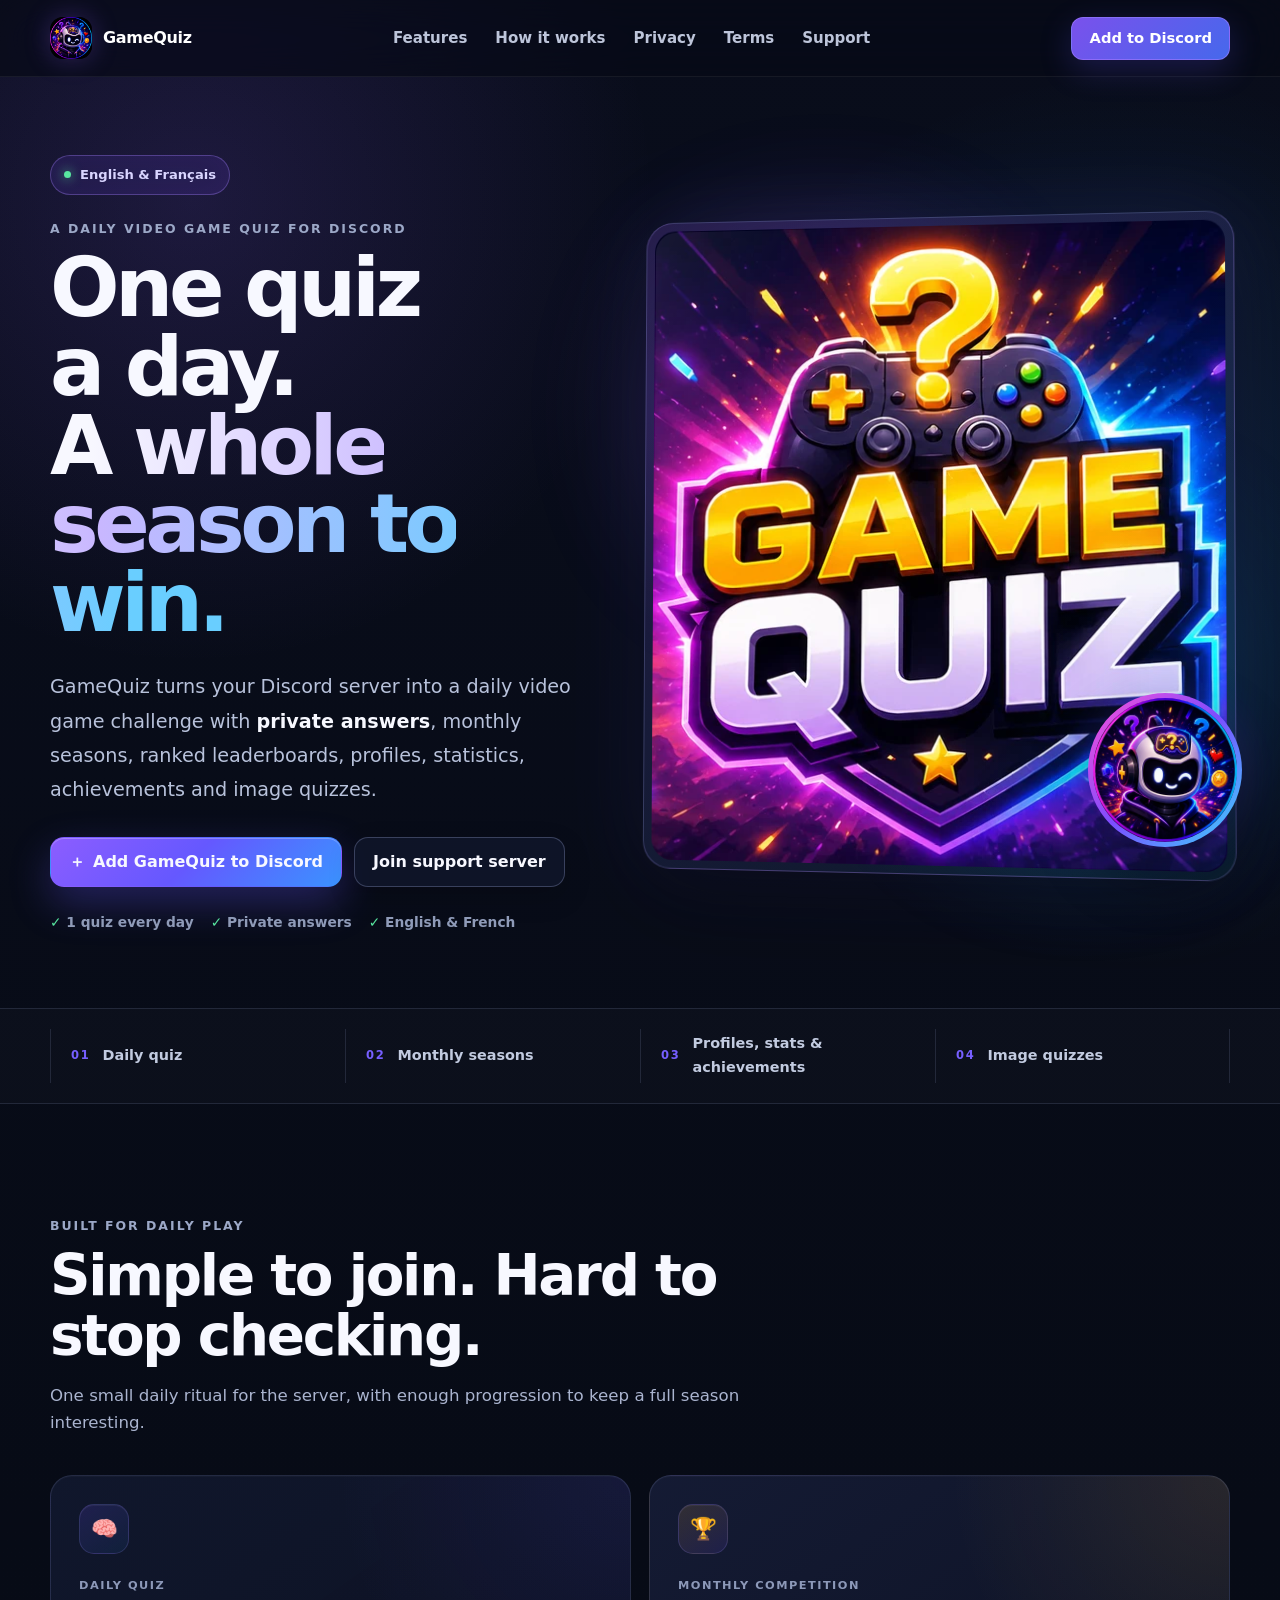
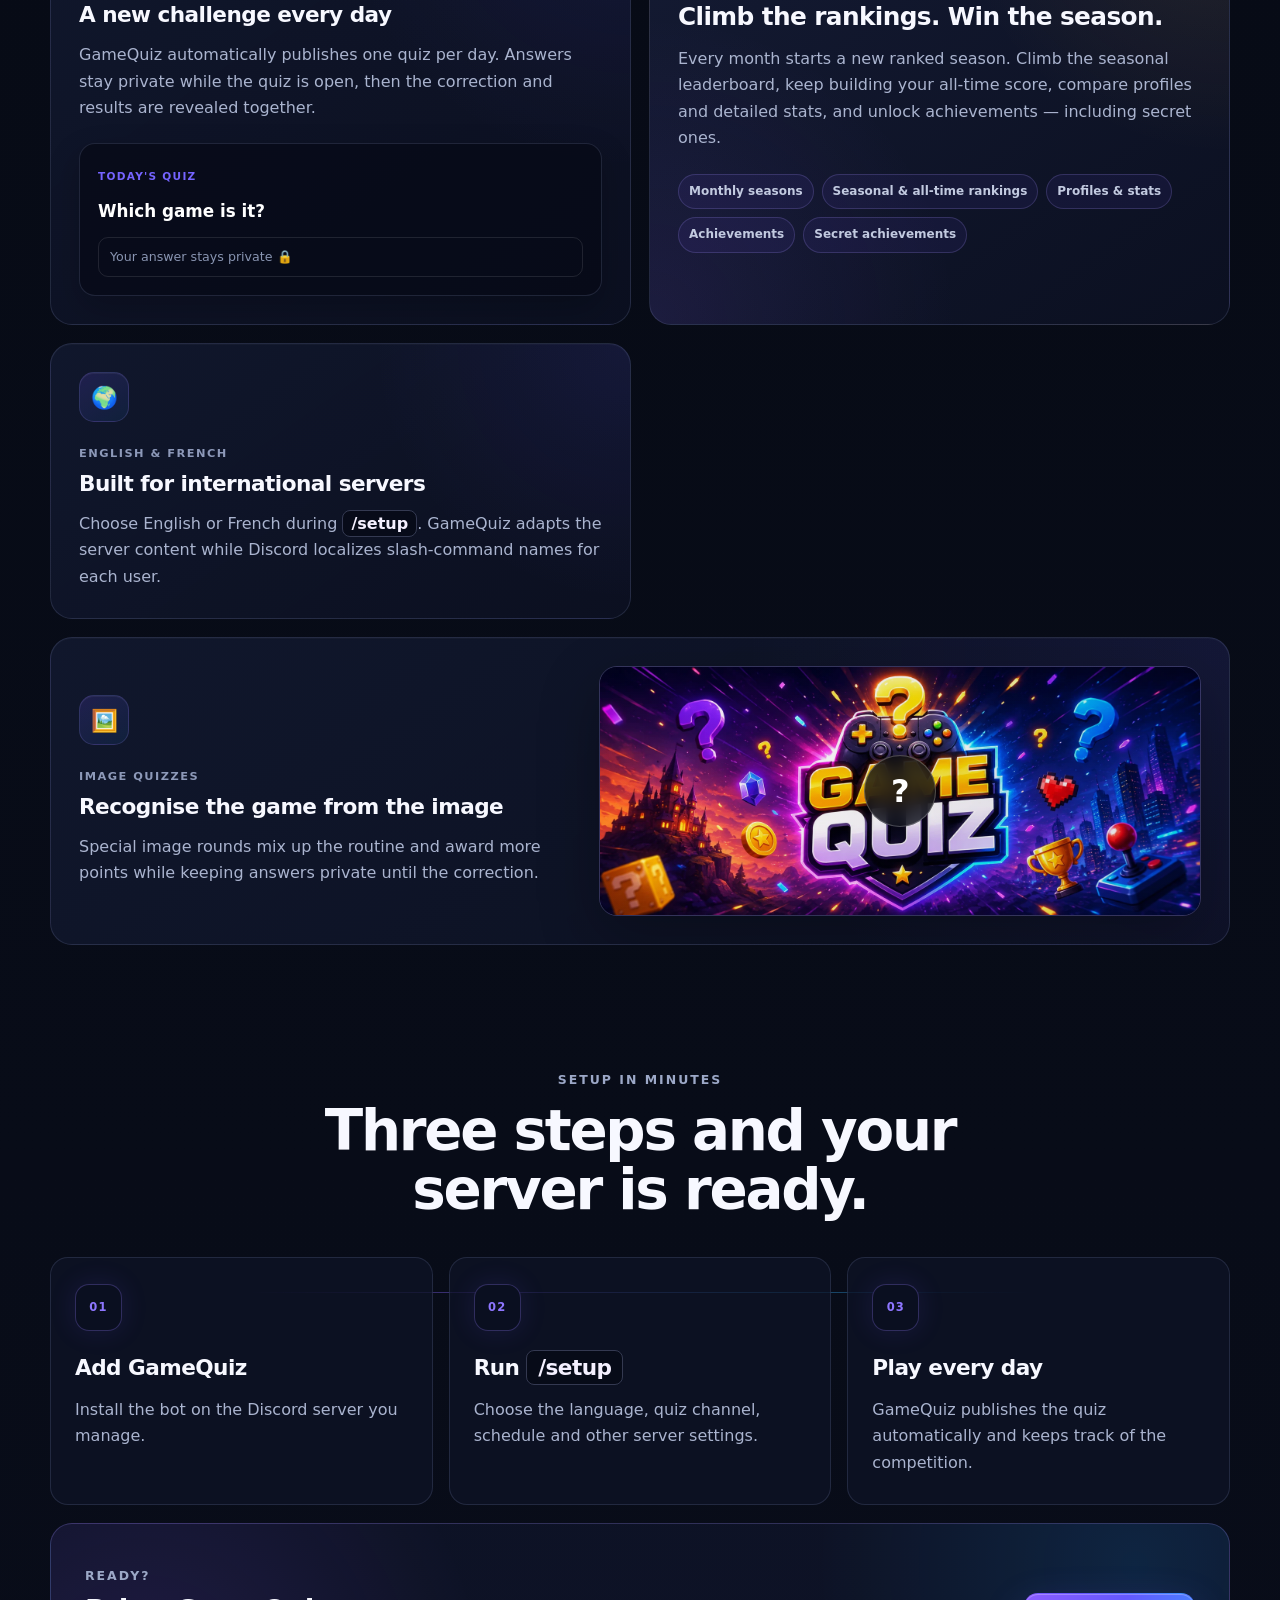
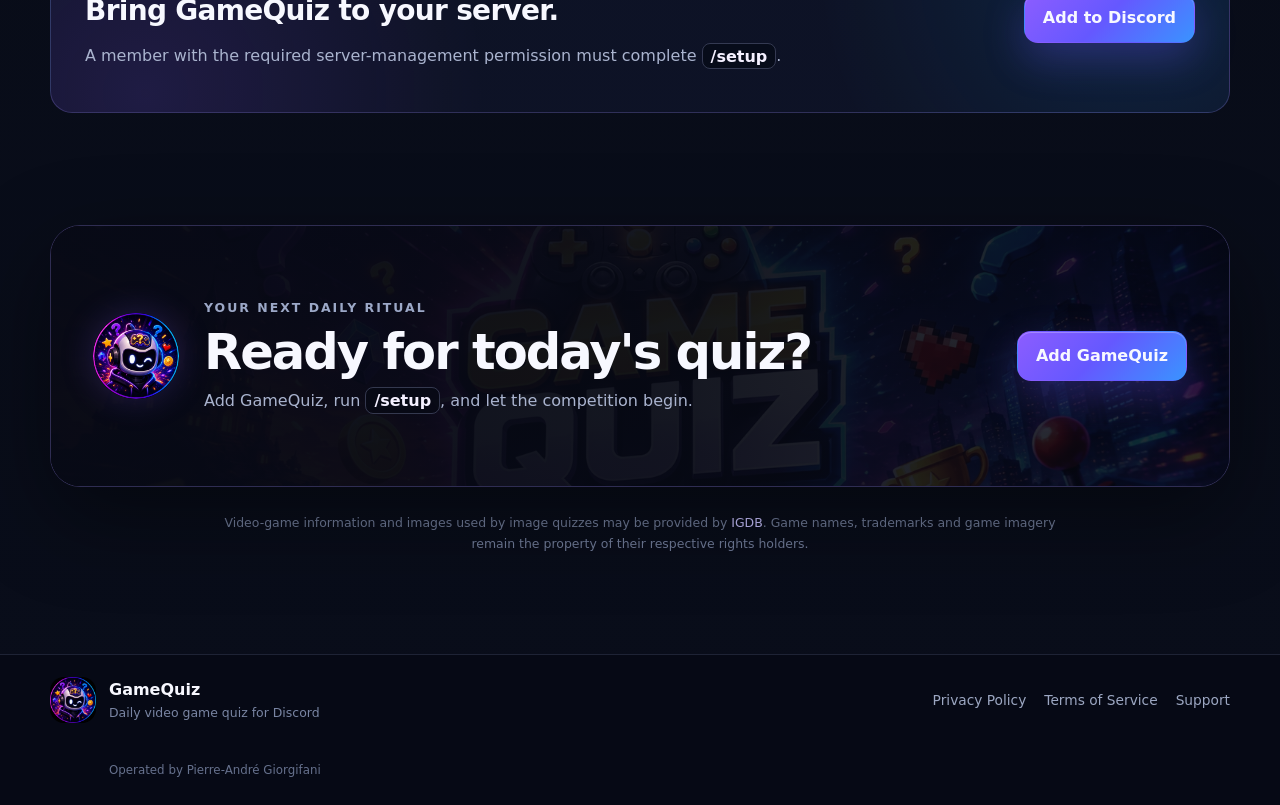
==== index.html @ 3e4e93f2 "Add files via upload" ====
<!doctype html>
<html lang="en">
<head>
  <meta charset="utf-8">
  <meta name="viewport" content="width=device-width, initial-scale=1">
  <meta name="theme-color" content="#0b1020">
  <title>GameQuiz — Daily Video Game Quiz for Discord</title>
  <meta name="description" content="GameQuiz is the daily video game quiz for Discord: private answers, monthly seasons, rankings, profiles, statistics, achievements and image quizzes. English & French.">

  <meta property="og:type" content="website">
  <meta property="og:title" content="GameQuiz — Daily Video Game Quiz for Discord">
  <meta property="og:description" content="One quiz a day. Private answers. Monthly seasons, rankings, profiles, achievements and image quizzes — in English & French.">
  <meta property="og:url" content="https://pierreandregiorgifani-create.github.io/gamequiz-site/">
  <meta property="og:image" content="https://pierreandregiorgifani-create.github.io/gamequiz-site/assets/gamequiz-banner.webp">
  <meta name="twitter:card" content="summary_large_image">
  <meta name="twitter:title" content="GameQuiz — Daily Video Game Quiz for Discord">
  <meta name="twitter:description" content="One quiz a day. Private answers. Monthly competition. English & French.">
  <meta name="twitter:image" content="https://pierreandregiorgifani-create.github.io/gamequiz-site/assets/gamequiz-banner.webp">

  <link rel="icon" href="assets/gamequiz-avatar.webp" type="image/webp">
  <link rel="preload" href="assets/gamequiz-banner.webp" as="image" type="image/webp">
  <link rel="stylesheet" href="style.css">
</head>
<body class="home-page">
  <a class="skip-link" href="#main-content">Skip to content</a>

  <header class="site-header">
    <div class="shell nav-shell">
      <a class="brand" href="index.html" aria-label="GameQuiz home">
        <img src="assets/gamequiz-avatar.webp" alt="" width="44" height="44">
        <span>GameQuiz</span>
      </a>

      <nav class="site-nav" aria-label="Primary navigation">
        <a href="#features">Features</a>
        <a href="#how-it-works">How it works</a>
        <a href="privacy.html">Privacy</a>
        <a href="terms.html">Terms</a>
        <a href="support.html">Support</a>
      </nav>

      <a class="nav-cta" href="https://discord.com/oauth2/authorize?client_id=1542211007458451649">Add to Discord</a>
    </div>
  </header>

  <main id="main-content" class="site-main">
    <section class="hero shell" aria-labelledby="hero-title">
      <div class="hero-copy">
        <span class="language-pill static-pill">
          <span class="status-dot" aria-hidden="true"></span>
          English & Français
        </span>

        <p class="eyebrow">A DAILY VIDEO GAME QUIZ FOR DISCORD</p>
        <h1 id="hero-title">One quiz a day.<br><span>A whole season to win.</span></h1>
        <p class="hero-lead">GameQuiz turns your Discord server into a daily video game challenge with <strong>private answers</strong>, monthly seasons, ranked leaderboards, profiles, statistics, achievements and image quizzes.</p>

        <div class="hero-actions">
          <a class="btn primary" href="https://discord.com/oauth2/authorize?client_id=1542211007458451649">
            <span aria-hidden="true">＋</span> Add GameQuiz to Discord
          </a>
          <a class="btn secondary" href="https://discord.gg/eeuk8C4dnR">Join support server</a>
        </div>

        <div class="hero-points" aria-label="GameQuiz highlights">
          <span>✓ 1 quiz every day</span>
          <span>✓ Private answers</span>
          <span>✓ English & French</span>
        </div>
      </div>

      <div class="hero-visual" aria-label="GameQuiz artwork">
        <div class="visual-glow glow-one" aria-hidden="true"></div>
        <div class="visual-glow glow-two" aria-hidden="true"></div>
        <div class="banner-card">
          <img class="hero-banner" src="assets/gamequiz-banner.webp" alt="GameQuiz artwork with a controller, question marks, trophy and gaming symbols" width="1600" height="640" fetchpriority="high">
          <div class="banner-shine" aria-hidden="true"></div>
        </div>
        <div class="avatar-float">
          <img src="assets/gamequiz-avatar.webp" alt="GameQuiz bot mascot" width="600" height="600">
        </div>
      </div>
    </section>

    <section class="proof-strip" aria-label="GameQuiz overview">
      <div class="shell proof-grid">
        <div><strong>01</strong><span>Daily quiz</span></div>
        <div><strong>02</strong><span>Monthly seasons</span></div>
        <div><strong>03</strong><span>Profiles, stats & achievements</span></div>
        <div><strong>04</strong><span>Image quizzes</span></div>
      </div>
    </section>

    <section id="features" class="section shell">
      <div class="section-heading">
        <p class="eyebrow">BUILT FOR DAILY PLAY</p>
        <h2>Simple to join. Hard to stop checking.</h2>
        <p>One small daily ritual for the server, with enough progression to keep a full season interesting.</p>
      </div>

      <div class="feature-grid">
        <article class="feature-card daily-card">
          <div class="feature-icon" aria-hidden="true">🧠</div>
          <p class="feature-kicker">DAILY QUIZ</p>
          <h3>A new challenge every day</h3>
          <p>GameQuiz automatically publishes one quiz per day. Answers stay private while the quiz is open, then the correction and results are revealed together.</p>
          <div class="mini-ui compact-mini-ui">
            <span class="mini-label">TODAY'S QUIZ</span>
            <div class="mini-question">Which game is it?</div>
            <div class="mini-answer">Your answer stays private 🔒</div>
          </div>
        </article>

        <article class="feature-card competition-card">
          <div class="feature-icon" aria-hidden="true">🏆</div>
          <p class="feature-kicker">MONTHLY COMPETITION</p>
          <h3>Climb the rankings. Win the season.</h3>
          <p>Every month starts a new ranked season. Climb the seasonal leaderboard, keep building your all-time score, compare profiles and detailed stats, and unlock achievements — including secret ones.</p>
          <div class="feature-tags" aria-label="Competition features">
            <span>Monthly seasons</span>
            <span>Seasonal & all-time rankings</span>
            <span>Profiles & stats</span>
            <span>Achievements</span>
            <span>Secret achievements</span>
          </div>
        </article>

        <article class="feature-card language-card">
          <div class="feature-icon" aria-hidden="true">🌍</div>
          <p class="feature-kicker">ENGLISH & FRENCH</p>
          <h3>Built for international servers</h3>
          <p>Choose English or French during <code>/setup</code>. GameQuiz adapts the server content while Discord localizes slash-command names for each user.</p>
        </article>

        <article class="feature-card image-card">
          <div class="feature-copy">
            <div class="feature-icon" aria-hidden="true">🖼️</div>
            <p class="feature-kicker">IMAGE QUIZZES</p>
            <h3>Recognise the game from the image</h3>
            <p>Special image rounds mix up the routine and award more points while keeping answers private until the correction.</p>
          </div>
          <div class="image-quiz-preview" aria-hidden="true">
            <img src="assets/gamequiz-banner.webp" alt="" width="1600" height="640" loading="lazy">
            <span>?</span>
          </div>
        </article>
      </div>
    </section>

    <section id="how-it-works" class="section shell steps-section">
      <div class="section-heading centered">
        <p class="eyebrow">SETUP IN MINUTES</p>
        <h2>Three steps and your server is ready.</h2>
      </div>

      <div class="steps-grid">
        <article class="step-card">
          <span class="step-number">01</span>
          <h3>Add GameQuiz</h3>
          <p>Install the bot on the Discord server you manage.</p>
        </article>
        <article class="step-card">
          <span class="step-number">02</span>
          <h3>Run <code>/setup</code></h3>
          <p>Choose the language, quiz channel, schedule and other server settings.</p>
        </article>
        <article class="step-card">
          <span class="step-number">03</span>
          <h3>Play every day</h3>
          <p>GameQuiz publishes the quiz automatically and keeps track of the competition.</p>
        </article>
      </div>

      <div class="setup-cta">
        <div>
          <p class="eyebrow">READY?</p>
          <h3>Bring GameQuiz to your server.</h3>
          <p>A member with the required server-management permission must complete <code>/setup</code>.</p>
        </div>
        <a class="btn primary" href="https://discord.com/oauth2/authorize?client_id=1542211007458451649">Add to Discord</a>
      </div>
    </section>

    <section class="section shell final-cta">
      <div class="final-cta-art" aria-hidden="true">
        <img src="assets/gamequiz-banner.webp" alt="" width="1600" height="640" loading="lazy">
      </div>
      <div class="final-cta-content">
        <img src="assets/gamequiz-avatar.webp" alt="" width="88" height="88" loading="lazy">
        <div>
          <p class="eyebrow">YOUR NEXT DAILY RITUAL</p>
          <h2>Ready for today's quiz?</h2>
          <p>Add GameQuiz, run <code>/setup</code>, and let the competition begin.</p>
        </div>
        <a class="btn primary" href="https://discord.com/oauth2/authorize?client_id=1542211007458451649">Add GameQuiz</a>
      </div>
    </section>

    <section class="shell attribution" aria-label="Third-party attribution">
      <p>Video-game information and images used by image quizzes may be provided by <a href="https://www.igdb.com/">IGDB</a>. Game names, trademarks and game imagery remain the property of their respective rights holders.</p>
    </section>
  </main>

  <footer class="site-footer">
    <div class="shell footer-grid">
      <div class="footer-brand">
        <img src="assets/gamequiz-avatar.webp" alt="" width="48" height="48" loading="lazy">
        <div><strong>GameQuiz</strong><span>Daily video game quiz for Discord</span></div>
      </div>
      <div class="footer-links">
        <a href="privacy.html">Privacy Policy</a>
        <a href="terms.html">Terms of Service</a>
        <a href="support.html">Support</a>
      </div>
      <p class="footer-operator">Operated by Pierre-André Giorgifani</p>
    </div>
  </footer>
</body>
</html>
---- style.css ----
:root {
  --bg: #070b16;
  --bg-soft: #0b1020;
  --surface: rgba(18, 24, 46, 0.72);
  --surface-solid: #11172b;
  --surface-hover: #171f38;
  --text: #f7f8ff;
  --muted: #aab4cf;
  --muted-2: #7f8aa6;
  --line: rgba(156, 169, 217, 0.16);
  --line-strong: rgba(169, 178, 229, 0.28);
  --purple: #8b5cf6;
  --purple-2: #a855f7;
  --blue: #22a6ff;
  --cyan: #38d8ff;
  --pink: #ff4fd8;
  --gold: #ffbd3d;
  --success: #58e7a0;
  --shadow: 0 28px 90px rgba(0, 0, 0, 0.42);
  --radius-xl: 30px;
  --radius-lg: 22px;
  --radius-md: 16px;
  --shell: 1180px;
}

* { box-sizing: border-box; }
html { scroll-behavior: smooth; }
body {
  margin: 0;
  min-height: 100vh;
  font-family: Inter, ui-sans-serif, system-ui, -apple-system, BlinkMacSystemFont, "Segoe UI", Roboto, Helvetica, Arial, sans-serif;
  color: var(--text);
  line-height: 1.65;
  background:
    radial-gradient(circle at 15% 5%, rgba(138, 92, 246, 0.16), transparent 29rem),
    radial-gradient(circle at 88% 13%, rgba(34, 166, 255, 0.14), transparent 28rem),
    linear-gradient(180deg, #090d1b 0%, var(--bg) 38%, #090d1a 100%);
  overflow-x: hidden;
}

body::before {
  content: "";
  position: fixed;
  inset: 0;
  pointer-events: none;
  z-index: -1;
  opacity: .14;
  background-image:
    linear-gradient(rgba(255,255,255,.025) 1px, transparent 1px),
    linear-gradient(90deg, rgba(255,255,255,.025) 1px, transparent 1px);
  background-size: 48px 48px;
  mask-image: linear-gradient(to bottom, black, transparent 72%);
}

img { max-width: 100%; display: block; }
a { color: #c9c2ff; text-decoration: none; }
a:hover { color: white; }
strong { color: var(--text); }
p, li { color: var(--muted); }
code {
  padding: .18em .5em;
  border: 1px solid var(--line-strong);
  border-radius: 8px;
  background: rgba(5, 8, 19, .64);
  color: #f4f0ff;
  font: inherit;
  font-weight: 750;
  white-space: nowrap;
}

.shell {
  width: min(var(--shell), calc(100% - 40px));
  margin-inline: auto;
}

.skip-link {
  position: fixed;
  top: 12px;
  left: 12px;
  z-index: 999;
  padding: 10px 14px;
  border-radius: 10px;
  background: white;
  color: #0a0f1e;
  transform: translateY(-180%);
}
.skip-link:focus { transform: translateY(0); }

/* Header */
.site-header {
  position: sticky;
  top: 0;
  z-index: 50;
  border-bottom: 1px solid rgba(255,255,255,.06);
  background: rgba(7, 11, 22, .72);
  backdrop-filter: blur(22px) saturate(140%);
}
.nav-shell {
  min-height: 76px;
  display: grid;
  grid-template-columns: auto 1fr auto;
  align-items: center;
  gap: 30px;
}
.brand {
  display: inline-flex;
  align-items: center;
  gap: 11px;
  color: white;
  font-weight: 850;
  letter-spacing: -.02em;
}
.brand img {
  width: 42px;
  height: 42px;
  border-radius: 13px;
  box-shadow: 0 0 26px rgba(139, 92, 246, .28);
}
.site-nav {
  display: flex;
  align-items: center;
  justify-content: center;
  gap: 28px;
  margin: 0;
}
.site-nav a {
  color: #bdc5da;
  font-size: .94rem;
  font-weight: 650;
  transition: color .2s ease;
}
.site-nav a:hover { color: white; }
.nav-cta {
  display: inline-flex;
  align-items: center;
  justify-content: center;
  min-height: 43px;
  padding: 0 17px;
  border-radius: 12px;
  color: white;
  font-size: .92rem;
  font-weight: 800;
  border: 1px solid rgba(164, 128, 255, .55);
  background: linear-gradient(135deg, rgba(132, 88, 255, .92), rgba(76, 113, 255, .92));
  box-shadow: 0 10px 32px rgba(101, 80, 255, .22);
}
.nav-cta:hover { color: white; transform: translateY(-1px); }

/* Hero */
.site-main { padding-bottom: 34px; }
.hero {
  min-height: 690px;
  display: grid;
  grid-template-columns: minmax(0, .95fr) minmax(440px, 1.05fr);
  align-items: center;
  gap: 52px;
  padding-top: 78px;
  padding-bottom: 74px;
}
.hero-copy { position: relative; z-index: 2; }
.language-pill,
.tag {
  width: fit-content;
  display: inline-flex;
  align-items: center;
  gap: 9px;
  padding: 8px 13px;
  border: 1px solid rgba(166, 128, 255, .35);
  border-radius: 999px;
  background: rgba(120, 76, 255, .11);
  color: #d9d5ff;
  font-size: .82rem;
  font-weight: 780;
  box-shadow: inset 0 0 30px rgba(139, 92, 246, .06);
}
.status-dot {
  width: 7px;
  height: 7px;
  border-radius: 999px;
  background: var(--success);
  box-shadow: 0 0 12px rgba(88, 231, 160, .9);
}
.eyebrow {
  margin: 24px 0 10px;
  color: #9ca8c7;
  font-size: .78rem;
  font-weight: 850;
  letter-spacing: .16em;
}
.hero h1 {
  max-width: 680px;
  margin: 0;
  font-size: clamp(3.35rem, 6.4vw, 6rem);
  line-height: .96;
  letter-spacing: -.055em;
  text-wrap: balance;
}
.hero h1 span {
  background: linear-gradient(90deg, #f8f8ff 4%, #c8b7ff 42%, #69ceff 90%);
  -webkit-background-clip: text;
  background-clip: text;
  color: transparent;
}
.hero-lead {
  max-width: 670px;
  margin: 28px 0 0;
  color: #b8c2db;
  font-size: clamp(1.02rem, 1.6vw, 1.2rem);
  line-height: 1.78;
}
.hero-actions {
  display: flex;
  flex-wrap: wrap;
  gap: 12px;
  margin-top: 30px;
}
.btn {
  min-height: 50px;
  padding: 0 18px;
  display: inline-flex;
  align-items: center;
  justify-content: center;
  gap: 8px;
  border-radius: 14px;
  border: 1px solid var(--line-strong);
  color: var(--text);
  font-weight: 800;
  background: rgba(20, 27, 50, .64);
  box-shadow: 0 10px 28px rgba(0, 0, 0, .15);
  transition: transform .2s ease, border-color .2s ease, background .2s ease, box-shadow .2s ease;
}
.btn:hover {
  color: white;
  transform: translateY(-2px);
  border-color: rgba(198, 188, 255, .5);
  background: rgba(27, 35, 64, .9);
}
.btn.primary {
  border-color: transparent;
  background: linear-gradient(135deg, #8c5dff, #6558ff 48%, #3a93ff);
  box-shadow: 0 16px 40px rgba(104, 86, 255, .3), inset 0 1px 0 rgba(255,255,255,.25);
}
.btn.primary:hover { box-shadow: 0 20px 48px rgba(104, 86, 255, .4), inset 0 1px 0 rgba(255,255,255,.25); }
.btn.secondary { background: rgba(18, 24, 45, .76); }
.hero-points {
  display: flex;
  flex-wrap: wrap;
  gap: 9px 17px;
  margin-top: 24px;
  color: #8f9bb8;
  font-size: .86rem;
  font-weight: 650;
}
.hero-points span::first-letter { color: var(--success); }

.hero-visual {
  position: relative;
  min-height: 500px;
  display: flex;
  align-items: center;
  justify-content: center;
}
.banner-card {
  position: relative;
  width: min(100%, 650px);
  border: 1px solid rgba(176, 161, 255, .26);
  border-radius: 28px;
  padding: 8px;
  background: linear-gradient(145deg, rgba(145, 91, 255, .2), rgba(38, 196, 255, .07));
  box-shadow: var(--shadow), 0 0 90px rgba(91, 92, 255, .15);
  transform: perspective(1000px) rotateY(-4deg) rotateX(1deg);
}
.hero-banner {
  aspect-ratio: 2.5 / 1;
  width: 100%;
  object-fit: cover;
  border-radius: 21px;
}
.banner-shine {
  position: absolute;
  inset: 9px;
  border-radius: 21px;
  pointer-events: none;
  background: linear-gradient(115deg, rgba(255,255,255,.09), transparent 26%, transparent 66%, rgba(51, 201, 255, .08));
}
.avatar-float {
  position: absolute;
  right: -12px;
  bottom: 26px;
  width: 154px;
  height: 154px;
  border-radius: 50%;
  padding: 5px;
  background: linear-gradient(135deg, var(--pink), #7c4dff, var(--cyan));
  box-shadow: 0 26px 60px rgba(0,0,0,.42), 0 0 45px rgba(107, 83, 255, .22);
}
.avatar-float img {
  width: 100%;
  height: 100%;
  object-fit: cover;
  border-radius: 50%;
}
.visual-glow {
  position: absolute;
  border-radius: 50%;
  filter: blur(80px);
  opacity: .45;
  pointer-events: none;
}
.glow-one { width: 280px; height: 280px; background: #8b5cf6; left: 8%; top: 8%; }
.glow-two { width: 260px; height: 260px; background: #0284c7; right: 3%; bottom: 10%; }

/* Proof strip */
.proof-strip {
  border-block: 1px solid var(--line);
  background: rgba(255,255,255,.018);
}
.proof-grid {
  min-height: 94px;
  display: grid;
  grid-template-columns: repeat(4, 1fr);
  align-items: center;
}
.proof-grid > div {
  min-height: 54px;
  display: flex;
  align-items: center;
  gap: 12px;
  padding: 0 20px;
  border-left: 1px solid var(--line);
}
.proof-grid > div:last-child { border-right: 1px solid var(--line); }
.proof-grid strong {
  font-size: .72rem;
  letter-spacing: .15em;
  color: #765fff;
}
.proof-grid span { color: #c2cbe0; font-size: .9rem; font-weight: 720; }

/* Sections */
.section { padding-top: 112px; }
.section-heading { max-width: 720px; margin-bottom: 38px; }
.section-heading.centered { text-align: center; margin-inline: auto; }
.section-heading .eyebrow { margin-top: 0; }
h2 {
  margin: 0;
  color: var(--text);
  font-size: clamp(2.2rem, 4.4vw, 3.75rem);
  line-height: 1.05;
  letter-spacing: -.04em;
}
.section-heading p:last-child { margin-top: 17px; font-size: 1.04rem; }
h3 {
  margin: 0;
  color: var(--text);
  font-size: 1.35rem;
  line-height: 1.2;
  letter-spacing: -.025em;
}

.feature-grid {
  display: grid;
  grid-template-columns: repeat(2, minmax(0, 1fr));
  gap: 18px;
}
.feature-card,
.card {
  position: relative;
  overflow: hidden;
  min-height: 300px;
  padding: 28px;
  border: 1px solid var(--line);
  border-radius: var(--radius-lg);
  background:
    radial-gradient(circle at 100% 0, rgba(97, 83, 255, .09), transparent 40%),
    linear-gradient(145deg, rgba(19, 26, 50, .8), rgba(12, 17, 34, .86));
  box-shadow: inset 0 1px 0 rgba(255,255,255,.025);
  transition: transform .25s ease, border-color .25s ease, background .25s ease;
}
.feature-card:hover,
.card:hover {
  transform: translateY(-3px);
  border-color: rgba(172, 159, 255, .28);
  background:
    radial-gradient(circle at 100% 0, rgba(108, 83, 255, .14), transparent 42%),
    linear-gradient(145deg, rgba(22, 30, 57, .9), rgba(13, 18, 37, .95));
}
.daily-card,
.competition-card,
.language-card {
  min-height: 0;
}
.competition-card {
  background:
    radial-gradient(circle at 100% 0, rgba(255, 189, 61, .10), transparent 38%),
    radial-gradient(circle at 0 100%, rgba(139, 92, 246, .10), transparent 42%),
    linear-gradient(145deg, rgba(22, 29, 55, .92), rgba(12, 17, 34, .92));
}
.image-card {
  grid-column: 1 / -1;
  min-height: 300px;
  display: grid;
  grid-template-columns: .9fr 1.1fr;
  align-items: center;
  gap: 28px;
}
.feature-icon {
  width: 50px;
  height: 50px;
  display: grid;
  place-items: center;
  margin-bottom: 22px;
  border-radius: 15px;
  font-size: 1.35rem;
  border: 1px solid rgba(160, 146, 255, .18);
  background: linear-gradient(145deg, rgba(113, 82, 255, .17), rgba(30, 159, 255, .08));
  box-shadow: inset 0 1px 0 rgba(255,255,255,.05);
}
.feature-kicker {
  margin: 0 0 8px;
  color: #8d99b9;
  font-size: .71rem;
  font-weight: 850;
  letter-spacing: .13em;
}
.feature-card > p:not(.feature-kicker),
.feature-copy > p:not(.feature-kicker) { margin: 14px 0 0; }
.mini-ui {
  margin-top: 22px;
  padding: 18px;
  border: 1px solid rgba(154, 163, 211, .17);
  border-radius: 16px;
  background: rgba(6, 10, 22, .68);
  box-shadow: 0 14px 34px rgba(0,0,0,.20);
}
.mini-label { color: #7564ff; font-size: .66rem; font-weight: 850; letter-spacing: .12em; }
.mini-question { margin-top: 9px; color: white; font-size: 1.05rem; font-weight: 800; }
.mini-answer { margin-top: 11px; padding: 9px 11px; border: 1px solid rgba(255,255,255,.1); border-radius: 10px; color: #8995b2; font-size: .79rem; }

.feature-tags {
  display: flex;
  flex-wrap: wrap;
  gap: 8px;
  margin-top: 22px;
}
.feature-tags span {
  padding: 7px 10px;
  border: 1px solid rgba(168, 150, 255, .20);
  border-radius: 999px;
  background: rgba(113, 82, 255, .08);
  color: #c2cae0;
  font-size: .75rem;
  font-weight: 700;
}
.competition-card h3 {
  font-size: 1.55rem;
}
.competition-card .feature-icon {
  background: linear-gradient(145deg, rgba(255, 189, 61, .13), rgba(113, 82, 255, .12));
}

.image-quiz-preview {
  position: relative;
  height: 250px;
  overflow: hidden;
  border: 1px solid rgba(170, 155, 255, .24);
  border-radius: 18px;
  box-shadow: 0 20px 60px rgba(0,0,0,.25);
}
.image-quiz-preview::after {
  content: "";
  position: absolute;
  inset: 0;
  background: linear-gradient(90deg, rgba(9,13,26,.02), rgba(9,13,26,.12));
}
.image-quiz-preview img { width: 100%; height: 100%; object-fit: cover; }
.image-quiz-preview span {
  position: absolute;
  z-index: 2;
  inset: 50% auto auto 50%;
  transform: translate(-50%, -50%);
  width: 72px;
  height: 72px;
  display: grid;
  place-items: center;
  border-radius: 50%;
  background: rgba(7, 10, 22, .72);
  border: 1px solid rgba(255,255,255,.23);
  backdrop-filter: blur(10px);
  color: white;
  font-size: 2rem;
  font-weight: 900;
}

/* Steps */
.steps-section { padding-top: 125px; }
.steps-grid {
  position: relative;
  display: grid;
  grid-template-columns: repeat(3, 1fr);
  gap: 16px;
}
.steps-grid::before {
  content: "";
  position: absolute;
  left: 16.5%;
  right: 16.5%;
  top: 35px;
  height: 1px;
  background: linear-gradient(90deg, transparent, rgba(135, 103, 255, .5), rgba(55, 180, 255, .45), transparent);
}
.step-card {
  position: relative;
  z-index: 1;
  padding: 26px 24px 28px;
  border: 1px solid var(--line);
  border-radius: 18px;
  background: rgba(14, 20, 39, .74);
}
.step-number {
  width: 47px;
  height: 47px;
  display: grid;
  place-items: center;
  margin-bottom: 24px;
  border: 1px solid rgba(147, 123, 255, .28);
  border-radius: 14px;
  background: #0a0f20;
  color: #8e76ff;
  font-size: .72rem;
  font-weight: 900;
  letter-spacing: .1em;
  box-shadow: 0 0 28px rgba(113, 81, 255, .12);
}
.step-card p { margin-bottom: 0; }
.setup-cta {
  margin-top: 18px;
  min-height: 190px;
  display: flex;
  align-items: center;
  justify-content: space-between;
  gap: 28px;
  padding: 32px 34px;
  border: 1px solid rgba(158, 143, 255, .24);
  border-radius: var(--radius-lg);
  background:
    radial-gradient(circle at 92% 22%, rgba(22, 163, 255, .13), transparent 29%),
    radial-gradient(circle at 8% 90%, rgba(141, 82, 246, .14), transparent 31%),
    rgba(16, 22, 43, .76);
}
.setup-cta .eyebrow { margin: 0 0 7px; }
.setup-cta h3 { font-size: 1.75rem; }
.setup-cta p:last-child { margin-bottom: 0; }
.setup-cta .btn { flex: 0 0 auto; }

/* Final CTA */
.final-cta {
  position: relative;
  min-height: 260px;
  margin-top: 112px;
  padding: 0;
  overflow: hidden;
  border: 1px solid rgba(164, 145, 255, .25);
  border-radius: var(--radius-xl);
  box-shadow: var(--shadow);
}
.final-cta-art { position: absolute; inset: 0; }
.final-cta-art img { width: 100%; height: 100%; object-fit: cover; filter: saturate(.75) brightness(.38); }
.final-cta-art::after {
  content: "";
  position: absolute;
  inset: 0;
  background: linear-gradient(90deg, rgba(7,10,22,.96) 0%, rgba(7,10,22,.84) 54%, rgba(7,10,22,.53) 100%);
}
.final-cta-content {
  position: relative;
  z-index: 2;
  min-height: 260px;
  display: grid;
  grid-template-columns: auto 1fr auto;
  align-items: center;
  gap: 25px;
  padding: 38px 42px;
}
.final-cta-content > img { width: 86px; height: 86px; border-radius: 50%; box-shadow: 0 0 34px rgba(126, 87, 255, .22); }
.final-cta-content .eyebrow { margin: 0 0 7px; }
.final-cta-content h2 { font-size: clamp(2rem, 4vw, 3.1rem); }
.final-cta-content p:last-child { margin: 10px 0 0; }

.attribution {
  padding-top: 26px;
  padding-bottom: 20px;
  text-align: center;
}
.attribution p { margin: 0 auto; max-width: 860px; font-size: .78rem; color: #707b98; }

/* Footer */
.site-footer {
  margin-top: 46px;
  border-top: 1px solid var(--line);
  background: rgba(5, 8, 17, .48);
}
.footer-grid {
  min-height: 150px;
  display: grid;
  grid-template-columns: 1fr auto;
  align-items: center;
  gap: 18px 36px;
}
.footer-brand { display: flex; align-items: center; gap: 13px; }
.footer-brand img { width: 46px; height: 46px; border-radius: 14px; }
.footer-brand strong, .footer-brand span { display: block; }
.footer-brand span { color: #7985a3; font-size: .78rem; }
.footer-links { display: flex; flex-wrap: wrap; justify-content: flex-end; gap: 18px; }
.footer-links a { color: #9ca7c2; font-size: .86rem; }
.footer-operator { grid-column: 1 / -1; margin: -26px 0 0 59px; color: #66718d; font-size: .74rem; }

/* Compatibility styling for existing Privacy / Terms / Support pages */
body:not(.home-page) main {
  width: min(920px, calc(100% - 40px));
  margin: 0 auto;
  padding: 34px 0 84px;
}
body:not(.home-page) nav {
  position: sticky;
  top: 16px;
  z-index: 20;
  width: fit-content;
  max-width: 100%;
  display: flex;
  flex-wrap: wrap;
  gap: 6px;
  margin: 0 0 58px;
  padding: 7px;
  border: 1px solid var(--line);
  border-radius: 15px;
  background: rgba(10, 15, 31, .84);
  backdrop-filter: blur(18px);
  box-shadow: 0 16px 42px rgba(0,0,0,.22);
}
body:not(.home-page) nav a {
  padding: 8px 12px;
  border-radius: 10px;
  color: #b6bfd8;
  font-size: .86rem;
  font-weight: 700;
}
body:not(.home-page) nav a:hover { color: white; background: rgba(255,255,255,.05); }
body:not(.home-page) h1 {
  max-width: 820px;
  margin: 0 0 18px;
  font-size: clamp(2.4rem, 7vw, 4.6rem);
  line-height: 1;
  letter-spacing: -.05em;
}
body:not(.home-page) h2 {
  margin: 64px 0 16px;
  padding-top: 22px;
  border-top: 1px solid var(--line);
  font-size: clamp(1.45rem, 3vw, 2.1rem);
  line-height: 1.16;
  letter-spacing: -.025em;
}
body:not(.home-page) h3 {
  margin: 34px 0 12px;
  font-size: 1.2rem;
}
body:not(.home-page) p,
body:not(.home-page) li {
  color: #b0bad2;
  font-size: .98rem;
}
body:not(.home-page) ul { padding-left: 1.3rem; }
body:not(.home-page) li + li { margin-top: 9px; }
.notice {
  margin: 28px 0;
  padding: 18px 20px;
  border: 1px solid rgba(142, 116, 255, .28);
  border-left: 4px solid var(--purple);
  border-radius: 14px;
  color: #b9c2d9;
  background: rgba(116, 80, 255, .08);
}
body:not(.home-page) .card {
  min-height: unset;
  margin: 24px 0;
}
body:not(.home-page) .grid {
  display: grid;
  grid-template-columns: repeat(auto-fit, minmax(240px, 1fr));
  gap: 16px;
}
body:not(.home-page) .lang {
  margin-top: 70px;
  padding-top: 18px;
  border-top: 1px dashed rgba(168, 156, 217, .25);
}
body:not(.home-page) .btn {
  margin: 3px 5px 3px 0;
}
body:not(.home-page) footer {
  margin-top: 72px;
  padding-top: 24px;
  border-top: 1px solid var(--line);
  color: #77819c;
  font-size: .82rem;
}
.good { color: var(--success); }
.small { font-size: .88rem !important; }

/* Focus */
a:focus-visible, button:focus-visible {
  outline: 3px solid rgba(93, 185, 255, .75);
  outline-offset: 4px;
}

/* Responsive */
@media (max-width: 1040px) {
  .site-nav { gap: 18px; }
  .hero { grid-template-columns: 1fr; gap: 20px; padding-top: 62px; }
  .hero-copy { max-width: 800px; }
  .hero-visual { min-height: 430px; margin-top: 10px; }
  .banner-card { width: min(92%, 760px); transform: none; }
  .avatar-float { right: 5%; }
}

@media (max-width: 820px) {
  .nav-shell { grid-template-columns: 1fr auto; min-height: 68px; }
  .site-nav { display: none; }
  .brand img { width: 38px; height: 38px; }
  .proof-grid { grid-template-columns: repeat(2, 1fr); }
  .proof-grid > div { border-bottom: 1px solid var(--line); }
  .feature-grid { grid-template-columns: 1fr; }
  .image-card { grid-column: auto; grid-template-columns: 1fr; }
  .steps-grid { grid-template-columns: 1fr; }
  .steps-grid::before { display: none; }
  .setup-cta { align-items: flex-start; flex-direction: column; }
  .final-cta-content { grid-template-columns: auto 1fr; }
  .final-cta-content .btn { grid-column: 1 / -1; width: fit-content; }
}

@media (max-width: 620px) {
  .shell { width: min(100% - 26px, var(--shell)); }
  .nav-cta { padding-inline: 12px; font-size: .8rem; }
  .brand span { font-size: .94rem; }
  .hero { min-height: auto; padding-top: 52px; padding-bottom: 56px; }
  .hero h1 { font-size: clamp(3.1rem, 15vw, 4.6rem); }
  .hero-lead { font-size: .98rem; }
  .hero-actions .btn { width: 100%; }
  .hero-visual { min-height: 310px; }
  .banner-card { width: 100%; border-radius: 19px; padding: 5px; }
  .hero-banner, .banner-shine { border-radius: 14px; }
  .avatar-float { width: 100px; height: 100px; bottom: 0; right: 4px; }
  .proof-grid { grid-template-columns: 1fr 1fr; }
  .proof-grid > div { padding: 12px; gap: 8px; }
  .proof-grid span { font-size: .76rem; }
  .proof-grid strong { font-size: .64rem; }
  .section { padding-top: 84px; }
  .feature-card, .card { padding: 22px; }
  .mini-ui { margin-top: 18px; }
  .image-quiz-preview { height: 190px; }
  .setup-cta { padding: 26px 22px; }
  .final-cta { width: min(100% - 26px, var(--shell)); margin-top: 84px; }
  .final-cta-content { grid-template-columns: 1fr; padding: 30px 22px; }
  .final-cta-content > img { width: 70px; height: 70px; }
  .final-cta-content .btn { grid-column: auto; width: 100%; }
  .footer-grid { grid-template-columns: 1fr; padding: 28px 0; }
  .footer-links { justify-content: flex-start; }
  .footer-operator { grid-column: auto; margin: 0; }
  body:not(.home-page) main { width: min(100% - 28px, 920px); }
  body:not(.home-page) nav { margin-bottom: 42px; }
}

@media (prefers-reduced-motion: reduce) {
  html { scroll-behavior: auto; }
  *, *::before, *::after { transition-duration: .01ms !important; animation-duration: .01ms !important; animation-iteration-count: 1 !important; }
}
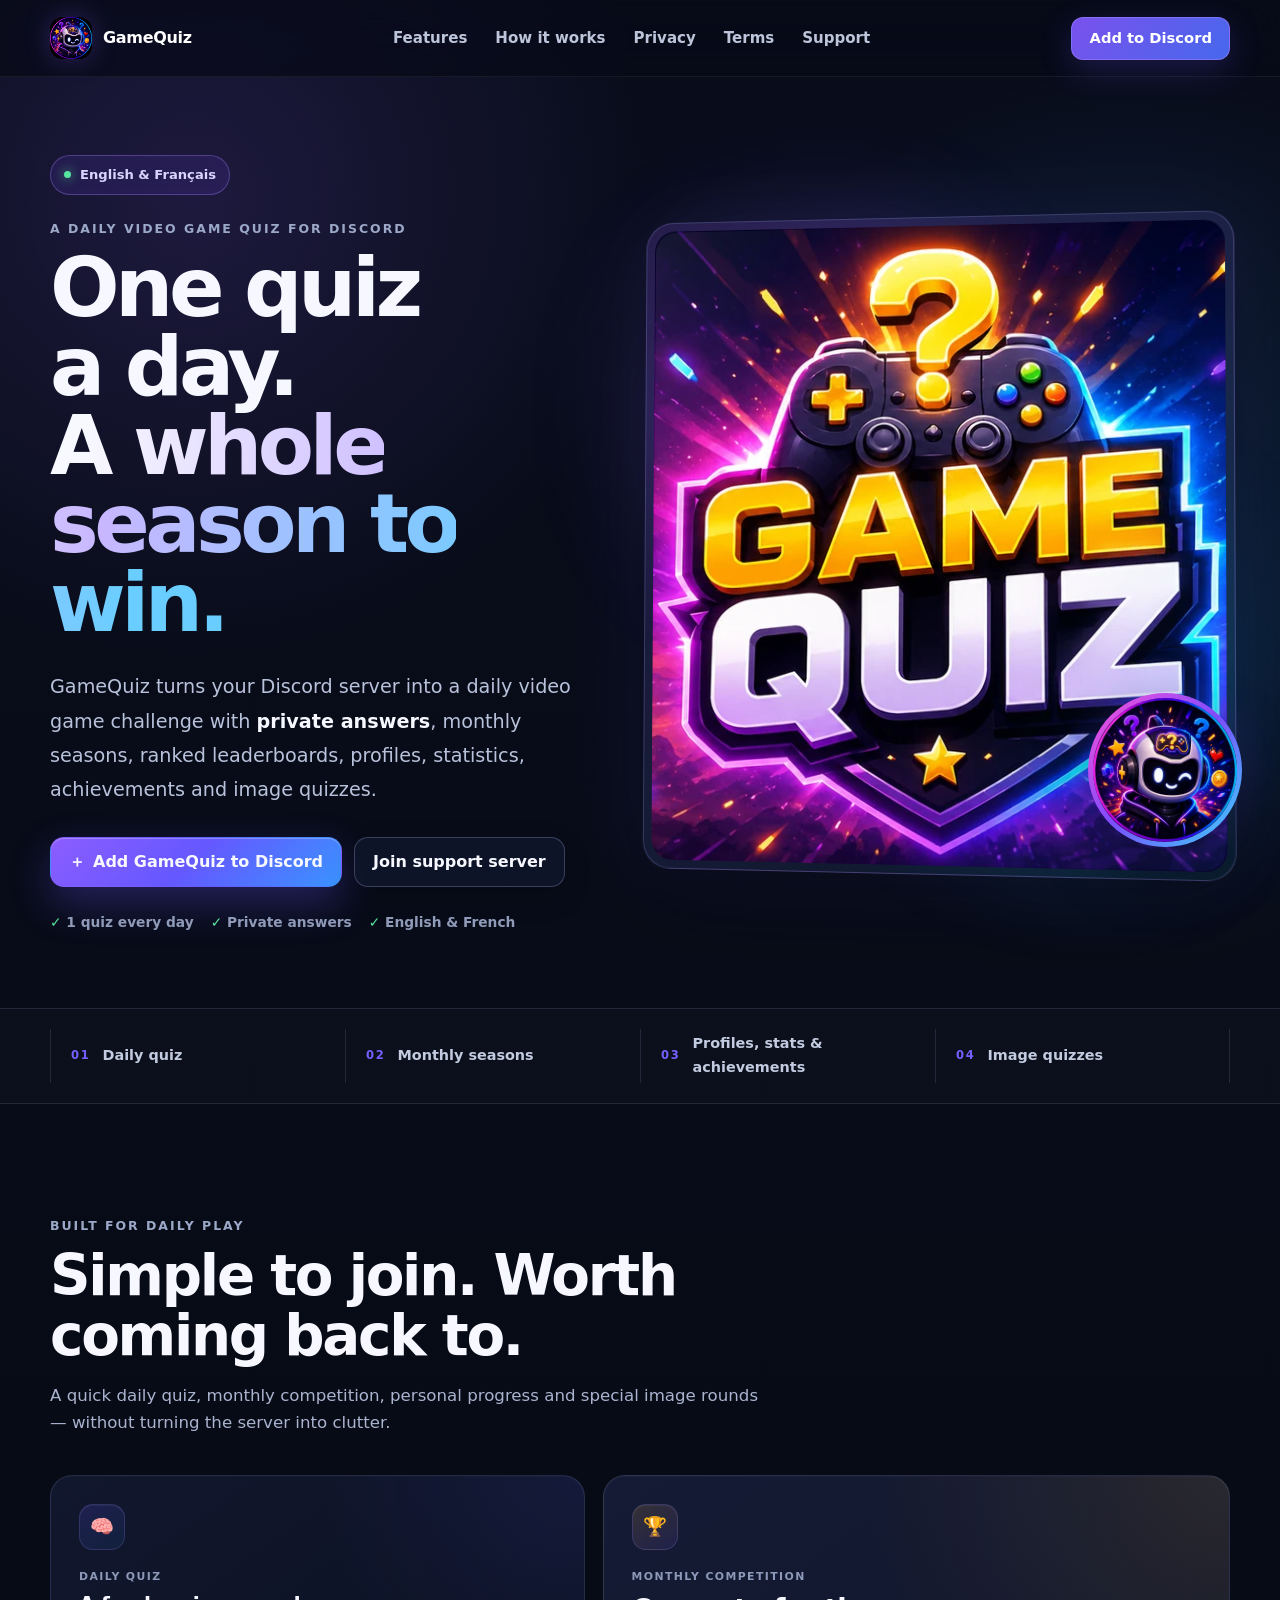
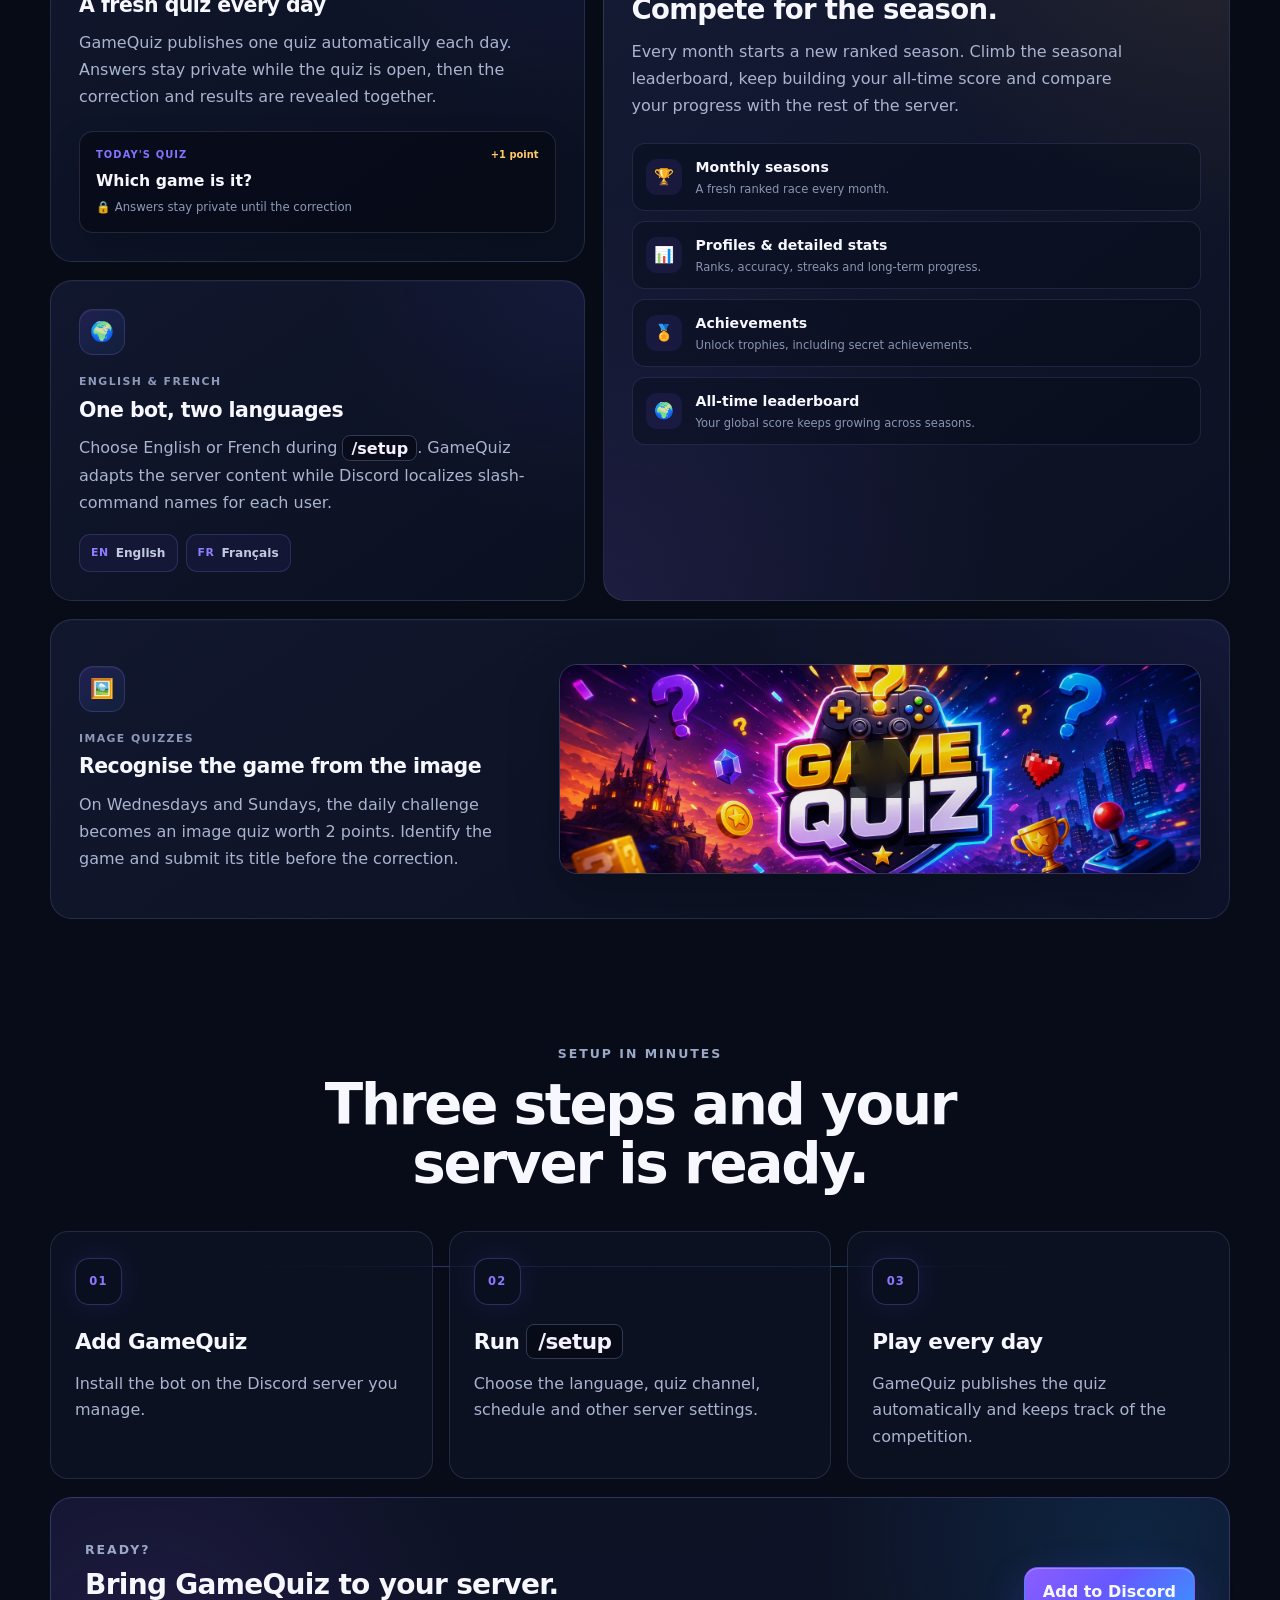
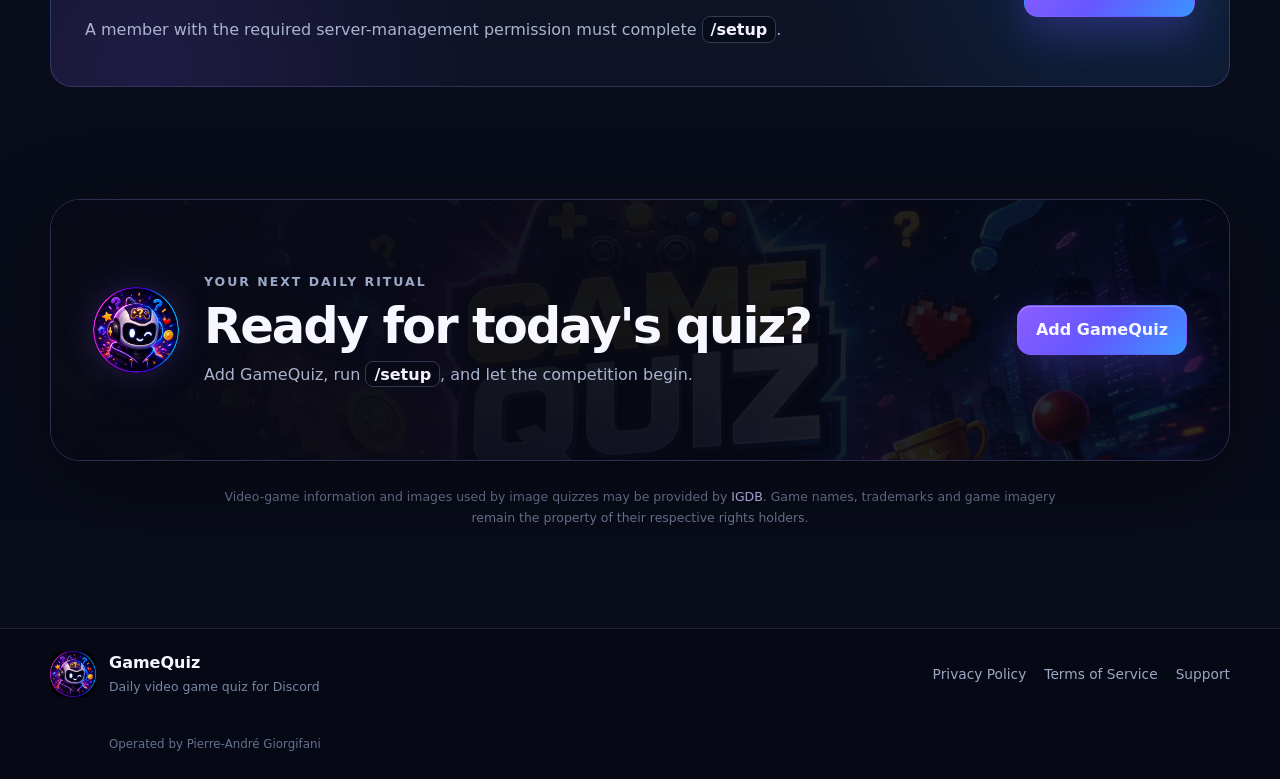
==== commit 1396bd12: "Add files via upload" ====
--- a/index.html
+++ b/index.html
@@ -19,7 +19,7 @@
 
   <link rel="icon" href="assets/gamequiz-avatar.webp" type="image/webp">
   <link rel="preload" href="assets/gamequiz-banner.webp" as="image" type="image/webp">
-  <link rel="stylesheet" href="style.css">
+  <link rel="stylesheet" href="style.css?v=4">
 </head>
 <body class="home-page">
   <a class="skip-link" href="#main-content">Skip to content</a>
@@ -94,42 +94,62 @@
     <section id="features" class="section shell">
       <div class="section-heading">
         <p class="eyebrow">BUILT FOR DAILY PLAY</p>
-        <h2>Simple to join. Hard to stop checking.</h2>
-        <p>One small daily ritual for the server, with enough progression to keep a full season interesting.</p>
+        <h2>Simple to join. Worth coming back to.</h2>
+        <p>A quick daily quiz, monthly competition, personal progress and special image rounds — without turning the server into clutter.</p>
       </div>
 
       <div class="feature-grid">
         <article class="feature-card daily-card">
           <div class="feature-icon" aria-hidden="true">🧠</div>
           <p class="feature-kicker">DAILY QUIZ</p>
-          <h3>A new challenge every day</h3>
-          <p>GameQuiz automatically publishes one quiz per day. Answers stay private while the quiz is open, then the correction and results are revealed together.</p>
-          <div class="mini-ui compact-mini-ui">
-            <span class="mini-label">TODAY'S QUIZ</span>
-            <div class="mini-question">Which game is it?</div>
-            <div class="mini-answer">Your answer stays private 🔒</div>
+          <h3>A fresh quiz every day</h3>
+          <p>GameQuiz publishes one quiz automatically each day. Answers stay private while the quiz is open, then the correction and results are revealed together.</p>
+
+          <div class="daily-preview" aria-label="Example daily quiz">
+            <div class="daily-preview-top">
+              <span>TODAY'S QUIZ</span>
+              <span class="daily-preview-points">+1 point</span>
+            </div>
+            <strong>Which game is it?</strong>
+            <small>🔒 Answers stay private until the correction</small>
           </div>
         </article>
 
         <article class="feature-card competition-card">
           <div class="feature-icon" aria-hidden="true">🏆</div>
           <p class="feature-kicker">MONTHLY COMPETITION</p>
-          <h3>Climb the rankings. Win the season.</h3>
-          <p>Every month starts a new ranked season. Climb the seasonal leaderboard, keep building your all-time score, compare profiles and detailed stats, and unlock achievements — including secret ones.</p>
-          <div class="feature-tags" aria-label="Competition features">
-            <span>Monthly seasons</span>
-            <span>Seasonal & all-time rankings</span>
-            <span>Profiles & stats</span>
-            <span>Achievements</span>
-            <span>Secret achievements</span>
+          <h3>Compete for the season.</h3>
+          <p>Every month starts a new ranked season. Climb the seasonal leaderboard, keep building your all-time score and compare your progress with the rest of the server.</p>
+
+          <div class="competition-panel" aria-label="Competition features">
+            <div class="competition-row">
+              <span class="competition-symbol">🏆</span>
+              <div><strong>Monthly seasons</strong><small>A fresh ranked race every month.</small></div>
+            </div>
+            <div class="competition-row">
+              <span class="competition-symbol">📊</span>
+              <div><strong>Profiles & detailed stats</strong><small>Ranks, accuracy, streaks and long-term progress.</small></div>
+            </div>
+            <div class="competition-row">
+              <span class="competition-symbol">🏅</span>
+              <div><strong>Achievements</strong><small>Unlock trophies, including secret achievements.</small></div>
+            </div>
+            <div class="competition-row">
+              <span class="competition-symbol">🌍</span>
+              <div><strong>All-time leaderboard</strong><small>Your global score keeps growing across seasons.</small></div>
+            </div>
           </div>
         </article>
 
         <article class="feature-card language-card">
           <div class="feature-icon" aria-hidden="true">🌍</div>
           <p class="feature-kicker">ENGLISH & FRENCH</p>
-          <h3>Built for international servers</h3>
+          <h3>One bot, two languages</h3>
           <p>Choose English or French during <code>/setup</code>. GameQuiz adapts the server content while Discord localizes slash-command names for each user.</p>
+          <div class="language-options" aria-hidden="true">
+            <span><b>EN</b> English</span>
+            <span><b>FR</b> Français</span>
+          </div>
         </article>
 
         <article class="feature-card image-card">
@@ -137,7 +157,7 @@
             <div class="feature-icon" aria-hidden="true">🖼️</div>
             <p class="feature-kicker">IMAGE QUIZZES</p>
             <h3>Recognise the game from the image</h3>
-            <p>Special image rounds mix up the routine and award more points while keeping answers private until the correction.</p>
+            <p>On Wednesdays and Sundays, the daily challenge becomes an image quiz worth 2 points. Identify the game and submit its title before the correction.</p>
           </div>
           <div class="image-quiz-preview" aria-hidden="true">
             <img src="assets/gamequiz-banner.webp" alt="" width="1600" height="640" loading="lazy">
--- a/style.css
+++ b/style.css
@@ -360,20 +360,25 @@
 
 .feature-grid {
   display: grid;
-  grid-template-columns: repeat(2, minmax(0, 1fr));
+  grid-template-columns: minmax(0, .92fr) minmax(0, 1.08fr);
+  grid-template-areas:
+    "daily competition"
+    "language competition"
+    "image image";
   gap: 18px;
-}
+  align-items: stretch;
+}
+
 .feature-card,
 .card {
   position: relative;
   overflow: hidden;
-  min-height: 300px;
   padding: 28px;
   border: 1px solid var(--line);
   border-radius: var(--radius-lg);
   background:
     radial-gradient(circle at 100% 0, rgba(97, 83, 255, .09), transparent 40%),
-    linear-gradient(145deg, rgba(19, 26, 50, .8), rgba(12, 17, 34, .86));
+    linear-gradient(145deg, rgba(19, 26, 50, .84), rgba(12, 17, 34, .9));
   box-shadow: inset 0 1px 0 rgba(255,255,255,.025);
   transition: transform .25s ease, border-color .25s ease, background .25s ease;
 }
@@ -383,89 +388,165 @@
   border-color: rgba(172, 159, 255, .28);
   background:
     radial-gradient(circle at 100% 0, rgba(108, 83, 255, .14), transparent 42%),
-    linear-gradient(145deg, rgba(22, 30, 57, .9), rgba(13, 18, 37, .95));
-}
-.daily-card,
-.competition-card,
-.language-card {
-  min-height: 0;
-}
+    linear-gradient(145deg, rgba(22, 30, 57, .92), rgba(13, 18, 37, .96));
+}
+
+.daily-card { grid-area: daily; min-height: 330px; }
+.language-card { grid-area: language; min-height: 255px; }
 .competition-card {
+  grid-area: competition;
+  min-height: 603px;
   background:
     radial-gradient(circle at 100% 0, rgba(255, 189, 61, .10), transparent 38%),
-    radial-gradient(circle at 0 100%, rgba(139, 92, 246, .10), transparent 42%),
-    linear-gradient(145deg, rgba(22, 29, 55, .92), rgba(12, 17, 34, .92));
+    radial-gradient(circle at 0 100%, rgba(139, 92, 246, .11), transparent 42%),
+    linear-gradient(145deg, rgba(22, 29, 55, .94), rgba(12, 17, 34, .94));
 }
 .image-card {
-  grid-column: 1 / -1;
+  grid-area: image;
   min-height: 300px;
   display: grid;
-  grid-template-columns: .9fr 1.1fr;
-  align-items: center;
-  gap: 28px;
-}
+  grid-template-columns: minmax(0, .82fr) minmax(420px, 1.18fr);
+  align-items: center;
+  gap: 34px;
+}
+
 .feature-icon {
-  width: 50px;
-  height: 50px;
+  width: 46px;
+  height: 46px;
   display: grid;
   place-items: center;
-  margin-bottom: 22px;
-  border-radius: 15px;
-  font-size: 1.35rem;
+  margin-bottom: 18px;
+  border-radius: 14px;
+  font-size: 1.2rem;
   border: 1px solid rgba(160, 146, 255, .18);
   background: linear-gradient(145deg, rgba(113, 82, 255, .17), rgba(30, 159, 255, .08));
   box-shadow: inset 0 1px 0 rgba(255,255,255,.05);
 }
 .feature-kicker {
-  margin: 0 0 8px;
+  margin: 0 0 7px;
   color: #8d99b9;
-  font-size: .71rem;
+  font-size: .68rem;
   font-weight: 850;
   letter-spacing: .13em;
 }
+.feature-card h3 { font-size: 1.28rem; }
 .feature-card > p:not(.feature-kicker),
-.feature-copy > p:not(.feature-kicker) { margin: 14px 0 0; }
-.mini-ui {
-  margin-top: 22px;
-  padding: 18px;
-  border: 1px solid rgba(154, 163, 211, .17);
-  border-radius: 16px;
+.feature-copy > p:not(.feature-kicker) {
+  margin: 12px 0 0;
+  line-height: 1.7;
+}
+
+.daily-preview {
+  margin-top: 20px;
+  padding: 15px 16px;
+  border: 1px solid rgba(154, 163, 211, .18);
+  border-radius: 14px;
   background: rgba(6, 10, 22, .68);
-  box-shadow: 0 14px 34px rgba(0,0,0,.20);
-}
-.mini-label { color: #7564ff; font-size: .66rem; font-weight: 850; letter-spacing: .12em; }
-.mini-question { margin-top: 9px; color: white; font-size: 1.05rem; font-weight: 800; }
-.mini-answer { margin-top: 11px; padding: 9px 11px; border: 1px solid rgba(255,255,255,.1); border-radius: 10px; color: #8995b2; font-size: .79rem; }
-
-.feature-tags {
+  box-shadow: 0 12px 30px rgba(0,0,0,.18);
+}
+.daily-preview-top {
+  display: flex;
+  justify-content: space-between;
+  align-items: center;
+  gap: 10px;
+  margin-bottom: 8px;
+  color: #8373ff;
+  font-size: .62rem;
+  font-weight: 900;
+  letter-spacing: .11em;
+}
+.daily-preview-points {
+  color: #ffca68;
+  letter-spacing: 0;
+  font-weight: 800;
+}
+.daily-preview strong {
+  display: block;
+  font-size: .98rem;
+  line-height: 1.25;
+}
+.daily-preview small {
+  display: block;
+  margin-top: 7px;
+  color: #8f9ab7;
+  font-size: .73rem;
+}
+
+.competition-card h3 {
+  max-width: 430px;
+  font-size: 1.72rem;
+}
+.competition-card > p:not(.feature-kicker) {
+  max-width: 520px;
+}
+.competition-card .feature-icon {
+  background: linear-gradient(145deg, rgba(255, 189, 61, .14), rgba(113, 82, 255, .12));
+}
+.competition-panel {
+  display: grid;
+  gap: 10px;
+  margin-top: 24px;
+}
+.competition-row {
+  display: grid;
+  grid-template-columns: 38px 1fr;
+  align-items: center;
+  gap: 12px;
+  padding: 12px 13px;
+  border: 1px solid rgba(172, 158, 255, .14);
+  border-radius: 13px;
+  background: rgba(7, 11, 25, .4);
+}
+.competition-symbol {
+  width: 36px;
+  height: 36px;
+  display: grid;
+  place-items: center;
+  border-radius: 11px;
+  background: rgba(115, 87, 255, .11);
+}
+.competition-row strong,
+.competition-row small { display: block; }
+.competition-row strong { font-size: .88rem; }
+.competition-row small {
+  margin-top: 2px;
+  color: #8995b1;
+  font-size: .72rem;
+  line-height: 1.45;
+}
+
+.language-options {
   display: flex;
   flex-wrap: wrap;
   gap: 8px;
-  margin-top: 22px;
-}
-.feature-tags span {
-  padding: 7px 10px;
-  border: 1px solid rgba(168, 150, 255, .20);
-  border-radius: 999px;
-  background: rgba(113, 82, 255, .08);
-  color: #c2cae0;
-  font-size: .75rem;
+  margin-top: 18px;
+}
+.language-options span {
+  display: inline-flex;
+  align-items: center;
+  gap: 7px;
+  padding: 8px 11px;
+  border: 1px solid rgba(162, 146, 255, .18);
+  border-radius: 11px;
+  background: rgba(103, 78, 255, .07);
+  color: #c0c9df;
+  font-size: .76rem;
   font-weight: 700;
 }
-.competition-card h3 {
-  font-size: 1.55rem;
-}
-.competition-card .feature-icon {
-  background: linear-gradient(145deg, rgba(255, 189, 61, .13), rgba(113, 82, 255, .12));
-}
-
+.language-options b {
+  color: #8f7cff;
+  font-size: .68rem;
+  letter-spacing: .05em;
+}
+
+.image-card .feature-copy { max-width: 460px; }
 .image-quiz-preview {
   position: relative;
-  height: 250px;
+  height: 210px;
   overflow: hidden;
   border: 1px solid rgba(170, 155, 255, .24);
   border-radius: 18px;
-  box-shadow: 0 20px 60px rgba(0,0,0,.25);
+  box-shadow: 0 18px 52px rgba(0,0,0,.24);
 }
 .image-quiz-preview::after {
   content: "";
@@ -479,16 +560,16 @@
   z-index: 2;
   inset: 50% auto auto 50%;
   transform: translate(-50%, -50%);
-  width: 72px;
-  height: 72px;
+  width: 58px;
+  height: 58px;
   display: grid;
   place-items: center;
   border-radius: 50%;
-  background: rgba(7, 10, 22, .72);
-  border: 1px solid rgba(255,255,255,.23);
+  background: rgba(7, 10, 22, .76);
+  border: 1px solid rgba(255,255,255,.2);
   backdrop-filter: blur(10px);
   color: white;
-  font-size: 2rem;
+  font-size: 1.55rem;
   font-weight: 900;
 }
 
@@ -730,8 +811,18 @@
   .brand img { width: 38px; height: 38px; }
   .proof-grid { grid-template-columns: repeat(2, 1fr); }
   .proof-grid > div { border-bottom: 1px solid var(--line); }
-  .feature-grid { grid-template-columns: 1fr; }
-  .image-card { grid-column: auto; grid-template-columns: 1fr; }
+  .feature-grid {
+    grid-template-columns: 1fr;
+    grid-template-areas:
+      "daily"
+      "competition"
+      "language"
+      "image";
+  }
+  .daily-card,
+  .language-card,
+  .competition-card { min-height: auto; }
+  .image-card { grid-template-columns: 1fr; }
   .steps-grid { grid-template-columns: 1fr; }
   .steps-grid::before { display: none; }
   .setup-cta { align-items: flex-start; flex-direction: column; }
@@ -757,7 +848,7 @@
   .proof-grid strong { font-size: .64rem; }
   .section { padding-top: 84px; }
   .feature-card, .card { padding: 22px; }
-  .mini-ui { margin-top: 18px; }
+  .daily-preview { margin-top: 16px; }
   .image-quiz-preview { height: 190px; }
   .setup-cta { padding: 26px 22px; }
   .final-cta { width: min(100% - 26px, var(--shell)); margin-top: 84px; }
@@ -771,6 +862,38 @@
   body:not(.home-page) nav { margin-bottom: 42px; }
 }
 
+
+@media (max-width: 820px) {
+  .feature-card h3,
+  .feature-copy h3 { font-size: 1.4rem; }
+  .feature-list { grid-template-columns: 1fr 1fr; }
+}
+
+@media (max-width: 620px) {
+  .feature-card,
+  .card { border-radius: 22px; }
+  .feature-card h3,
+  .feature-copy h3 { font-size: 1.28rem; }
+  .feature-list,
+  .language-tags { grid-template-columns: 1fr; }
+  .mini-question { font-size: 1.08rem; }
+}
+
+
+@media (max-width: 820px) {
+  .competition-card h3 { font-size: 1.5rem; }
+  .image-quiz-preview { height: 190px; }
+}
+
+@media (max-width: 620px) {
+  .feature-card { padding: 22px; }
+  .competition-panel { gap: 8px; }
+  .competition-row { grid-template-columns: 34px 1fr; padding: 11px; }
+  .competition-symbol { width: 32px; height: 32px; }
+  .daily-preview-top { align-items: flex-start; flex-direction: column; gap: 3px; }
+  .image-quiz-preview { height: 170px; }
+}
+
 @media (prefers-reduced-motion: reduce) {
   html { scroll-behavior: auto; }
   *, *::before, *::after { transition-duration: .01ms !important; animation-duration: .01ms !important; animation-iteration-count: 1 !important; }
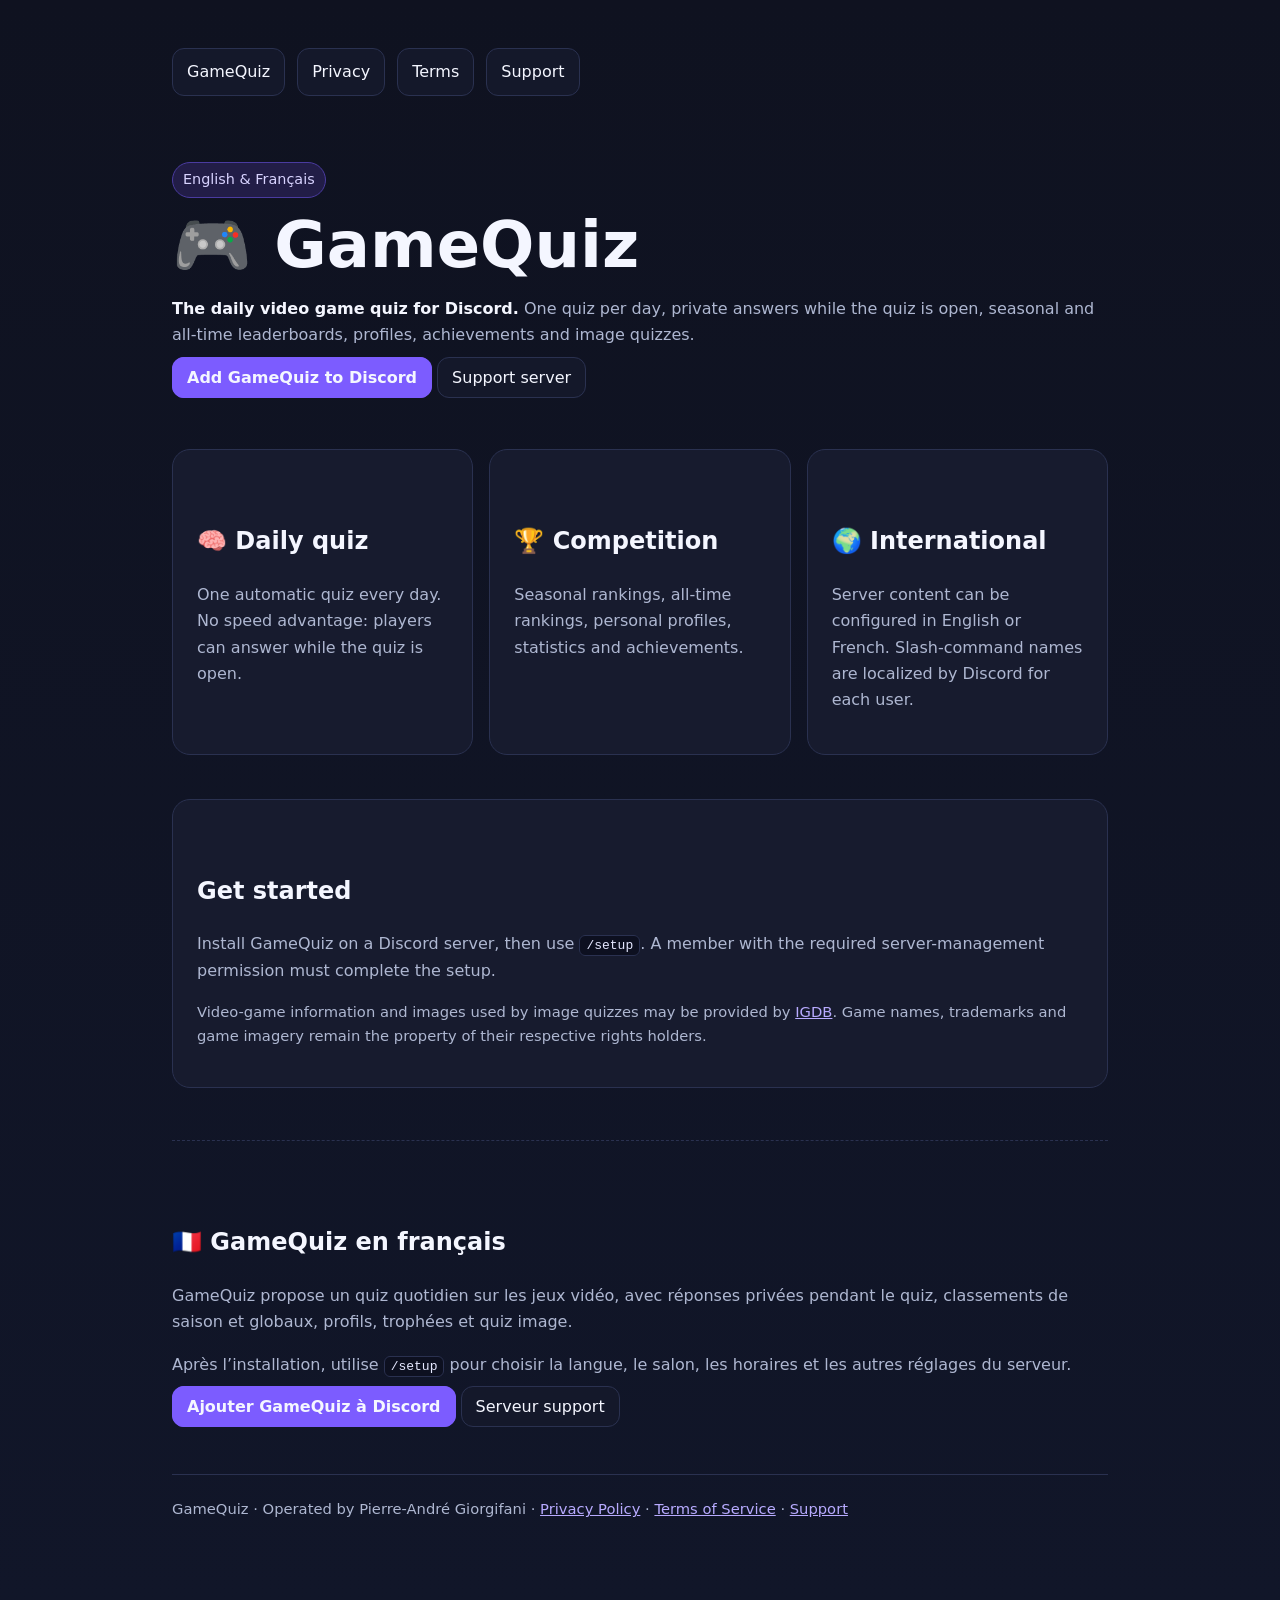
==== commit 6688324a: "Add files via upload" ====
--- a/index.html
+++ b/index.html
@@ -1,239 +1,21 @@
-<!doctype html>
-<html lang="en">
-<head>
-  <meta charset="utf-8">
-  <meta name="viewport" content="width=device-width, initial-scale=1">
-  <meta name="theme-color" content="#0b1020">
-  <title>GameQuiz — Daily Video Game Quiz for Discord</title>
-  <meta name="description" content="GameQuiz is the daily video game quiz for Discord: private answers, monthly seasons, rankings, profiles, statistics, achievements and image quizzes. English & French.">
-
-  <meta property="og:type" content="website">
-  <meta property="og:title" content="GameQuiz — Daily Video Game Quiz for Discord">
-  <meta property="og:description" content="One quiz a day. Private answers. Monthly seasons, rankings, profiles, achievements and image quizzes — in English & French.">
-  <meta property="og:url" content="https://pierreandregiorgifani-create.github.io/gamequiz-site/">
-  <meta property="og:image" content="https://pierreandregiorgifani-create.github.io/gamequiz-site/assets/gamequiz-banner.webp">
-  <meta name="twitter:card" content="summary_large_image">
-  <meta name="twitter:title" content="GameQuiz — Daily Video Game Quiz for Discord">
-  <meta name="twitter:description" content="One quiz a day. Private answers. Monthly competition. English & French.">
-  <meta name="twitter:image" content="https://pierreandregiorgifani-create.github.io/gamequiz-site/assets/gamequiz-banner.webp">
-
-  <link rel="icon" href="assets/gamequiz-avatar.webp" type="image/webp">
-  <link rel="preload" href="assets/gamequiz-banner.webp" as="image" type="image/webp">
-  <link rel="stylesheet" href="style.css?v=4">
-</head>
-<body class="home-page">
-  <a class="skip-link" href="#main-content">Skip to content</a>
-
-  <header class="site-header">
-    <div class="shell nav-shell">
-      <a class="brand" href="index.html" aria-label="GameQuiz home">
-        <img src="assets/gamequiz-avatar.webp" alt="" width="44" height="44">
-        <span>GameQuiz</span>
-      </a>
-
-      <nav class="site-nav" aria-label="Primary navigation">
-        <a href="#features">Features</a>
-        <a href="#how-it-works">How it works</a>
-        <a href="privacy.html">Privacy</a>
-        <a href="terms.html">Terms</a>
-        <a href="support.html">Support</a>
-      </nav>
-
-      <a class="nav-cta" href="https://discord.com/oauth2/authorize?client_id=1542211007458451649">Add to Discord</a>
-    </div>
-  </header>
-
-  <main id="main-content" class="site-main">
-    <section class="hero shell" aria-labelledby="hero-title">
-      <div class="hero-copy">
-        <span class="language-pill static-pill">
-          <span class="status-dot" aria-hidden="true"></span>
-          English & Français
-        </span>
-
-        <p class="eyebrow">A DAILY VIDEO GAME QUIZ FOR DISCORD</p>
-        <h1 id="hero-title">One quiz a day.<br><span>A whole season to win.</span></h1>
-        <p class="hero-lead">GameQuiz turns your Discord server into a daily video game challenge with <strong>private answers</strong>, monthly seasons, ranked leaderboards, profiles, statistics, achievements and image quizzes.</p>
-
-        <div class="hero-actions">
-          <a class="btn primary" href="https://discord.com/oauth2/authorize?client_id=1542211007458451649">
-            <span aria-hidden="true">＋</span> Add GameQuiz to Discord
-          </a>
-          <a class="btn secondary" href="https://discord.gg/eeuk8C4dnR">Join support server</a>
-        </div>
-
-        <div class="hero-points" aria-label="GameQuiz highlights">
-          <span>✓ 1 quiz every day</span>
-          <span>✓ Private answers</span>
-          <span>✓ English & French</span>
-        </div>
-      </div>
-
-      <div class="hero-visual" aria-label="GameQuiz artwork">
-        <div class="visual-glow glow-one" aria-hidden="true"></div>
-        <div class="visual-glow glow-two" aria-hidden="true"></div>
-        <div class="banner-card">
-          <img class="hero-banner" src="assets/gamequiz-banner.webp" alt="GameQuiz artwork with a controller, question marks, trophy and gaming symbols" width="1600" height="640" fetchpriority="high">
-          <div class="banner-shine" aria-hidden="true"></div>
-        </div>
-        <div class="avatar-float">
-          <img src="assets/gamequiz-avatar.webp" alt="GameQuiz bot mascot" width="600" height="600">
-        </div>
-      </div>
-    </section>
-
-    <section class="proof-strip" aria-label="GameQuiz overview">
-      <div class="shell proof-grid">
-        <div><strong>01</strong><span>Daily quiz</span></div>
-        <div><strong>02</strong><span>Monthly seasons</span></div>
-        <div><strong>03</strong><span>Profiles, stats & achievements</span></div>
-        <div><strong>04</strong><span>Image quizzes</span></div>
-      </div>
-    </section>
-
-    <section id="features" class="section shell">
-      <div class="section-heading">
-        <p class="eyebrow">BUILT FOR DAILY PLAY</p>
-        <h2>Simple to join. Worth coming back to.</h2>
-        <p>A quick daily quiz, monthly competition, personal progress and special image rounds — without turning the server into clutter.</p>
-      </div>
-
-      <div class="feature-grid">
-        <article class="feature-card daily-card">
-          <div class="feature-icon" aria-hidden="true">🧠</div>
-          <p class="feature-kicker">DAILY QUIZ</p>
-          <h3>A fresh quiz every day</h3>
-          <p>GameQuiz publishes one quiz automatically each day. Answers stay private while the quiz is open, then the correction and results are revealed together.</p>
-
-          <div class="daily-preview" aria-label="Example daily quiz">
-            <div class="daily-preview-top">
-              <span>TODAY'S QUIZ</span>
-              <span class="daily-preview-points">+1 point</span>
-            </div>
-            <strong>Which game is it?</strong>
-            <small>🔒 Answers stay private until the correction</small>
-          </div>
-        </article>
-
-        <article class="feature-card competition-card">
-          <div class="feature-icon" aria-hidden="true">🏆</div>
-          <p class="feature-kicker">MONTHLY COMPETITION</p>
-          <h3>Compete for the season.</h3>
-          <p>Every month starts a new ranked season. Climb the seasonal leaderboard, keep building your all-time score and compare your progress with the rest of the server.</p>
-
-          <div class="competition-panel" aria-label="Competition features">
-            <div class="competition-row">
-              <span class="competition-symbol">🏆</span>
-              <div><strong>Monthly seasons</strong><small>A fresh ranked race every month.</small></div>
-            </div>
-            <div class="competition-row">
-              <span class="competition-symbol">📊</span>
-              <div><strong>Profiles & detailed stats</strong><small>Ranks, accuracy, streaks and long-term progress.</small></div>
-            </div>
-            <div class="competition-row">
-              <span class="competition-symbol">🏅</span>
-              <div><strong>Achievements</strong><small>Unlock trophies, including secret achievements.</small></div>
-            </div>
-            <div class="competition-row">
-              <span class="competition-symbol">🌍</span>
-              <div><strong>All-time leaderboard</strong><small>Your global score keeps growing across seasons.</small></div>
-            </div>
-          </div>
-        </article>
-
-        <article class="feature-card language-card">
-          <div class="feature-icon" aria-hidden="true">🌍</div>
-          <p class="feature-kicker">ENGLISH & FRENCH</p>
-          <h3>One bot, two languages</h3>
-          <p>Choose English or French during <code>/setup</code>. GameQuiz adapts the server content while Discord localizes slash-command names for each user.</p>
-          <div class="language-options" aria-hidden="true">
-            <span><b>EN</b> English</span>
-            <span><b>FR</b> Français</span>
-          </div>
-        </article>
-
-        <article class="feature-card image-card">
-          <div class="feature-copy">
-            <div class="feature-icon" aria-hidden="true">🖼️</div>
-            <p class="feature-kicker">IMAGE QUIZZES</p>
-            <h3>Recognise the game from the image</h3>
-            <p>On Wednesdays and Sundays, the daily challenge becomes an image quiz worth 2 points. Identify the game and submit its title before the correction.</p>
-          </div>
-          <div class="image-quiz-preview" aria-hidden="true">
-            <img src="assets/gamequiz-banner.webp" alt="" width="1600" height="640" loading="lazy">
-            <span>?</span>
-          </div>
-        </article>
-      </div>
-    </section>
-
-    <section id="how-it-works" class="section shell steps-section">
-      <div class="section-heading centered">
-        <p class="eyebrow">SETUP IN MINUTES</p>
-        <h2>Three steps and your server is ready.</h2>
-      </div>
-
-      <div class="steps-grid">
-        <article class="step-card">
-          <span class="step-number">01</span>
-          <h3>Add GameQuiz</h3>
-          <p>Install the bot on the Discord server you manage.</p>
-        </article>
-        <article class="step-card">
-          <span class="step-number">02</span>
-          <h3>Run <code>/setup</code></h3>
-          <p>Choose the language, quiz channel, schedule and other server settings.</p>
-        </article>
-        <article class="step-card">
-          <span class="step-number">03</span>
-          <h3>Play every day</h3>
-          <p>GameQuiz publishes the quiz automatically and keeps track of the competition.</p>
-        </article>
-      </div>
-
-      <div class="setup-cta">
-        <div>
-          <p class="eyebrow">READY?</p>
-          <h3>Bring GameQuiz to your server.</h3>
-          <p>A member with the required server-management permission must complete <code>/setup</code>.</p>
-        </div>
-        <a class="btn primary" href="https://discord.com/oauth2/authorize?client_id=1542211007458451649">Add to Discord</a>
-      </div>
-    </section>
-
-    <section class="section shell final-cta">
-      <div class="final-cta-art" aria-hidden="true">
-        <img src="assets/gamequiz-banner.webp" alt="" width="1600" height="640" loading="lazy">
-      </div>
-      <div class="final-cta-content">
-        <img src="assets/gamequiz-avatar.webp" alt="" width="88" height="88" loading="lazy">
-        <div>
-          <p class="eyebrow">YOUR NEXT DAILY RITUAL</p>
-          <h2>Ready for today's quiz?</h2>
-          <p>Add GameQuiz, run <code>/setup</code>, and let the competition begin.</p>
-        </div>
-        <a class="btn primary" href="https://discord.com/oauth2/authorize?client_id=1542211007458451649">Add GameQuiz</a>
-      </div>
-    </section>
-
-    <section class="shell attribution" aria-label="Third-party attribution">
-      <p>Video-game information and images used by image quizzes may be provided by <a href="https://www.igdb.com/">IGDB</a>. Game names, trademarks and game imagery remain the property of their respective rights holders.</p>
-    </section>
-  </main>
-
-  <footer class="site-footer">
-    <div class="shell footer-grid">
-      <div class="footer-brand">
-        <img src="assets/gamequiz-avatar.webp" alt="" width="48" height="48" loading="lazy">
-        <div><strong>GameQuiz</strong><span>Daily video game quiz for Discord</span></div>
-      </div>
-      <div class="footer-links">
-        <a href="privacy.html">Privacy Policy</a>
-        <a href="terms.html">Terms of Service</a>
-        <a href="support.html">Support</a>
-      </div>
-      <p class="footer-operator">Operated by Pierre-André Giorgifani</p>
-    </div>
-  </footer>
-</body>
-</html>
+<!doctype html><html lang="en"><head><meta charset="utf-8"><meta name="viewport" content="width=device-width,initial-scale=1">
+<title>GameQuiz — Daily Video Game Quiz for Discord</title>
+<meta name="description" content="GameQuiz is a daily video game quiz bot for Discord with private answers, rankings, seasons, profiles, achievements and image quizzes. English & French.">
+<link rel="stylesheet" href="style.css"></head><body><main>
+<nav><a href="index.html">GameQuiz</a><a href="privacy.html">Privacy</a><a href="terms.html">Terms</a><a href="support.html">Support</a></nav>
+<section class="hero"><span class="tag">English & Français</span><h1>🎮 GameQuiz</h1>
+<p><strong>The daily video game quiz for Discord.</strong> One quiz per day, private answers while the quiz is open, seasonal and all-time leaderboards, profiles, achievements and image quizzes.</p>
+<p><a class="btn primary" href="https://discord.com/oauth2/authorize?client_id=1542211007458451649">Add GameQuiz to Discord</a> <a class="btn" href="https://discord.gg/eeuk8C4dnR">Support server</a></p></section>
+<div class="grid">
+<div class="card"><h2>🧠 Daily quiz</h2><p>One automatic quiz every day. No speed advantage: players can answer while the quiz is open.</p></div>
+<div class="card"><h2>🏆 Competition</h2><p>Seasonal rankings, all-time rankings, personal profiles, statistics and achievements.</p></div>
+<div class="card"><h2>🌍 International</h2><p>Server content can be configured in English or French. Slash-command names are localized by Discord for each user.</p></div>
+</div>
+<div class="card"><h2>Get started</h2><p>Install GameQuiz on a Discord server, then use <code>/setup</code>. A member with the required server-management permission must complete the setup.</p>
+<p class="small">Video-game information and images used by image quizzes may be provided by <a href="https://www.igdb.com/">IGDB</a>. Game names, trademarks and game imagery remain the property of their respective rights holders.</p></div>
+<section class="lang" lang="fr"><h2>🇫🇷 GameQuiz en français</h2>
+<p>GameQuiz propose un quiz quotidien sur les jeux vidéo, avec réponses privées pendant le quiz, classements de saison et globaux, profils, trophées et quiz image.</p>
+<p>Après l’installation, utilise <code>/setup</code> pour choisir la langue, le salon, les horaires et les autres réglages du serveur.</p>
+<p><a class="btn primary" href="https://discord.com/oauth2/authorize?client_id=1542211007458451649">Ajouter GameQuiz à Discord</a> <a class="btn" href="https://discord.gg/eeuk8C4dnR">Serveur support</a></p></section>
+<footer>GameQuiz · Operated by Pierre-André Giorgifani · <a href="privacy.html">Privacy Policy</a> · <a href="terms.html">Terms of Service</a> · <a href="support.html">Support</a></footer>
+</main></body></html>
--- a/style.css
+++ b/style.css
@@ -1,900 +1,16 @@
-:root {
-  --bg: #070b16;
-  --bg-soft: #0b1020;
-  --surface: rgba(18, 24, 46, 0.72);
-  --surface-solid: #11172b;
-  --surface-hover: #171f38;
-  --text: #f7f8ff;
-  --muted: #aab4cf;
-  --muted-2: #7f8aa6;
-  --line: rgba(156, 169, 217, 0.16);
-  --line-strong: rgba(169, 178, 229, 0.28);
-  --purple: #8b5cf6;
-  --purple-2: #a855f7;
-  --blue: #22a6ff;
-  --cyan: #38d8ff;
-  --pink: #ff4fd8;
-  --gold: #ffbd3d;
-  --success: #58e7a0;
-  --shadow: 0 28px 90px rgba(0, 0, 0, 0.42);
-  --radius-xl: 30px;
-  --radius-lg: 22px;
-  --radius-md: 16px;
-  --shell: 1180px;
-}
-
-* { box-sizing: border-box; }
-html { scroll-behavior: smooth; }
-body {
-  margin: 0;
-  min-height: 100vh;
-  font-family: Inter, ui-sans-serif, system-ui, -apple-system, BlinkMacSystemFont, "Segoe UI", Roboto, Helvetica, Arial, sans-serif;
-  color: var(--text);
-  line-height: 1.65;
-  background:
-    radial-gradient(circle at 15% 5%, rgba(138, 92, 246, 0.16), transparent 29rem),
-    radial-gradient(circle at 88% 13%, rgba(34, 166, 255, 0.14), transparent 28rem),
-    linear-gradient(180deg, #090d1b 0%, var(--bg) 38%, #090d1a 100%);
-  overflow-x: hidden;
-}
-
-body::before {
-  content: "";
-  position: fixed;
-  inset: 0;
-  pointer-events: none;
-  z-index: -1;
-  opacity: .14;
-  background-image:
-    linear-gradient(rgba(255,255,255,.025) 1px, transparent 1px),
-    linear-gradient(90deg, rgba(255,255,255,.025) 1px, transparent 1px);
-  background-size: 48px 48px;
-  mask-image: linear-gradient(to bottom, black, transparent 72%);
-}
-
-img { max-width: 100%; display: block; }
-a { color: #c9c2ff; text-decoration: none; }
-a:hover { color: white; }
-strong { color: var(--text); }
-p, li { color: var(--muted); }
-code {
-  padding: .18em .5em;
-  border: 1px solid var(--line-strong);
-  border-radius: 8px;
-  background: rgba(5, 8, 19, .64);
-  color: #f4f0ff;
-  font: inherit;
-  font-weight: 750;
-  white-space: nowrap;
-}
-
-.shell {
-  width: min(var(--shell), calc(100% - 40px));
-  margin-inline: auto;
-}
-
-.skip-link {
-  position: fixed;
-  top: 12px;
-  left: 12px;
-  z-index: 999;
-  padding: 10px 14px;
-  border-radius: 10px;
-  background: white;
-  color: #0a0f1e;
-  transform: translateY(-180%);
-}
-.skip-link:focus { transform: translateY(0); }
-
-/* Header */
-.site-header {
-  position: sticky;
-  top: 0;
-  z-index: 50;
-  border-bottom: 1px solid rgba(255,255,255,.06);
-  background: rgba(7, 11, 22, .72);
-  backdrop-filter: blur(22px) saturate(140%);
-}
-.nav-shell {
-  min-height: 76px;
-  display: grid;
-  grid-template-columns: auto 1fr auto;
-  align-items: center;
-  gap: 30px;
-}
-.brand {
-  display: inline-flex;
-  align-items: center;
-  gap: 11px;
-  color: white;
-  font-weight: 850;
-  letter-spacing: -.02em;
-}
-.brand img {
-  width: 42px;
-  height: 42px;
-  border-radius: 13px;
-  box-shadow: 0 0 26px rgba(139, 92, 246, .28);
-}
-.site-nav {
-  display: flex;
-  align-items: center;
-  justify-content: center;
-  gap: 28px;
-  margin: 0;
-}
-.site-nav a {
-  color: #bdc5da;
-  font-size: .94rem;
-  font-weight: 650;
-  transition: color .2s ease;
-}
-.site-nav a:hover { color: white; }
-.nav-cta {
-  display: inline-flex;
-  align-items: center;
-  justify-content: center;
-  min-height: 43px;
-  padding: 0 17px;
-  border-radius: 12px;
-  color: white;
-  font-size: .92rem;
-  font-weight: 800;
-  border: 1px solid rgba(164, 128, 255, .55);
-  background: linear-gradient(135deg, rgba(132, 88, 255, .92), rgba(76, 113, 255, .92));
-  box-shadow: 0 10px 32px rgba(101, 80, 255, .22);
-}
-.nav-cta:hover { color: white; transform: translateY(-1px); }
-
-/* Hero */
-.site-main { padding-bottom: 34px; }
-.hero {
-  min-height: 690px;
-  display: grid;
-  grid-template-columns: minmax(0, .95fr) minmax(440px, 1.05fr);
-  align-items: center;
-  gap: 52px;
-  padding-top: 78px;
-  padding-bottom: 74px;
-}
-.hero-copy { position: relative; z-index: 2; }
-.language-pill,
-.tag {
-  width: fit-content;
-  display: inline-flex;
-  align-items: center;
-  gap: 9px;
-  padding: 8px 13px;
-  border: 1px solid rgba(166, 128, 255, .35);
-  border-radius: 999px;
-  background: rgba(120, 76, 255, .11);
-  color: #d9d5ff;
-  font-size: .82rem;
-  font-weight: 780;
-  box-shadow: inset 0 0 30px rgba(139, 92, 246, .06);
-}
-.status-dot {
-  width: 7px;
-  height: 7px;
-  border-radius: 999px;
-  background: var(--success);
-  box-shadow: 0 0 12px rgba(88, 231, 160, .9);
-}
-.eyebrow {
-  margin: 24px 0 10px;
-  color: #9ca8c7;
-  font-size: .78rem;
-  font-weight: 850;
-  letter-spacing: .16em;
-}
-.hero h1 {
-  max-width: 680px;
-  margin: 0;
-  font-size: clamp(3.35rem, 6.4vw, 6rem);
-  line-height: .96;
-  letter-spacing: -.055em;
-  text-wrap: balance;
-}
-.hero h1 span {
-  background: linear-gradient(90deg, #f8f8ff 4%, #c8b7ff 42%, #69ceff 90%);
-  -webkit-background-clip: text;
-  background-clip: text;
-  color: transparent;
-}
-.hero-lead {
-  max-width: 670px;
-  margin: 28px 0 0;
-  color: #b8c2db;
-  font-size: clamp(1.02rem, 1.6vw, 1.2rem);
-  line-height: 1.78;
-}
-.hero-actions {
-  display: flex;
-  flex-wrap: wrap;
-  gap: 12px;
-  margin-top: 30px;
-}
-.btn {
-  min-height: 50px;
-  padding: 0 18px;
-  display: inline-flex;
-  align-items: center;
-  justify-content: center;
-  gap: 8px;
-  border-radius: 14px;
-  border: 1px solid var(--line-strong);
-  color: var(--text);
-  font-weight: 800;
-  background: rgba(20, 27, 50, .64);
-  box-shadow: 0 10px 28px rgba(0, 0, 0, .15);
-  transition: transform .2s ease, border-color .2s ease, background .2s ease, box-shadow .2s ease;
-}
-.btn:hover {
-  color: white;
-  transform: translateY(-2px);
-  border-color: rgba(198, 188, 255, .5);
-  background: rgba(27, 35, 64, .9);
-}
-.btn.primary {
-  border-color: transparent;
-  background: linear-gradient(135deg, #8c5dff, #6558ff 48%, #3a93ff);
-  box-shadow: 0 16px 40px rgba(104, 86, 255, .3), inset 0 1px 0 rgba(255,255,255,.25);
-}
-.btn.primary:hover { box-shadow: 0 20px 48px rgba(104, 86, 255, .4), inset 0 1px 0 rgba(255,255,255,.25); }
-.btn.secondary { background: rgba(18, 24, 45, .76); }
-.hero-points {
-  display: flex;
-  flex-wrap: wrap;
-  gap: 9px 17px;
-  margin-top: 24px;
-  color: #8f9bb8;
-  font-size: .86rem;
-  font-weight: 650;
-}
-.hero-points span::first-letter { color: var(--success); }
-
-.hero-visual {
-  position: relative;
-  min-height: 500px;
-  display: flex;
-  align-items: center;
-  justify-content: center;
-}
-.banner-card {
-  position: relative;
-  width: min(100%, 650px);
-  border: 1px solid rgba(176, 161, 255, .26);
-  border-radius: 28px;
-  padding: 8px;
-  background: linear-gradient(145deg, rgba(145, 91, 255, .2), rgba(38, 196, 255, .07));
-  box-shadow: var(--shadow), 0 0 90px rgba(91, 92, 255, .15);
-  transform: perspective(1000px) rotateY(-4deg) rotateX(1deg);
-}
-.hero-banner {
-  aspect-ratio: 2.5 / 1;
-  width: 100%;
-  object-fit: cover;
-  border-radius: 21px;
-}
-.banner-shine {
-  position: absolute;
-  inset: 9px;
-  border-radius: 21px;
-  pointer-events: none;
-  background: linear-gradient(115deg, rgba(255,255,255,.09), transparent 26%, transparent 66%, rgba(51, 201, 255, .08));
-}
-.avatar-float {
-  position: absolute;
-  right: -12px;
-  bottom: 26px;
-  width: 154px;
-  height: 154px;
-  border-radius: 50%;
-  padding: 5px;
-  background: linear-gradient(135deg, var(--pink), #7c4dff, var(--cyan));
-  box-shadow: 0 26px 60px rgba(0,0,0,.42), 0 0 45px rgba(107, 83, 255, .22);
-}
-.avatar-float img {
-  width: 100%;
-  height: 100%;
-  object-fit: cover;
-  border-radius: 50%;
-}
-.visual-glow {
-  position: absolute;
-  border-radius: 50%;
-  filter: blur(80px);
-  opacity: .45;
-  pointer-events: none;
-}
-.glow-one { width: 280px; height: 280px; background: #8b5cf6; left: 8%; top: 8%; }
-.glow-two { width: 260px; height: 260px; background: #0284c7; right: 3%; bottom: 10%; }
-
-/* Proof strip */
-.proof-strip {
-  border-block: 1px solid var(--line);
-  background: rgba(255,255,255,.018);
-}
-.proof-grid {
-  min-height: 94px;
-  display: grid;
-  grid-template-columns: repeat(4, 1fr);
-  align-items: center;
-}
-.proof-grid > div {
-  min-height: 54px;
-  display: flex;
-  align-items: center;
-  gap: 12px;
-  padding: 0 20px;
-  border-left: 1px solid var(--line);
-}
-.proof-grid > div:last-child { border-right: 1px solid var(--line); }
-.proof-grid strong {
-  font-size: .72rem;
-  letter-spacing: .15em;
-  color: #765fff;
-}
-.proof-grid span { color: #c2cbe0; font-size: .9rem; font-weight: 720; }
-
-/* Sections */
-.section { padding-top: 112px; }
-.section-heading { max-width: 720px; margin-bottom: 38px; }
-.section-heading.centered { text-align: center; margin-inline: auto; }
-.section-heading .eyebrow { margin-top: 0; }
-h2 {
-  margin: 0;
-  color: var(--text);
-  font-size: clamp(2.2rem, 4.4vw, 3.75rem);
-  line-height: 1.05;
-  letter-spacing: -.04em;
-}
-.section-heading p:last-child { margin-top: 17px; font-size: 1.04rem; }
-h3 {
-  margin: 0;
-  color: var(--text);
-  font-size: 1.35rem;
-  line-height: 1.2;
-  letter-spacing: -.025em;
-}
-
-.feature-grid {
-  display: grid;
-  grid-template-columns: minmax(0, .92fr) minmax(0, 1.08fr);
-  grid-template-areas:
-    "daily competition"
-    "language competition"
-    "image image";
-  gap: 18px;
-  align-items: stretch;
-}
-
-.feature-card,
-.card {
-  position: relative;
-  overflow: hidden;
-  padding: 28px;
-  border: 1px solid var(--line);
-  border-radius: var(--radius-lg);
-  background:
-    radial-gradient(circle at 100% 0, rgba(97, 83, 255, .09), transparent 40%),
-    linear-gradient(145deg, rgba(19, 26, 50, .84), rgba(12, 17, 34, .9));
-  box-shadow: inset 0 1px 0 rgba(255,255,255,.025);
-  transition: transform .25s ease, border-color .25s ease, background .25s ease;
-}
-.feature-card:hover,
-.card:hover {
-  transform: translateY(-3px);
-  border-color: rgba(172, 159, 255, .28);
-  background:
-    radial-gradient(circle at 100% 0, rgba(108, 83, 255, .14), transparent 42%),
-    linear-gradient(145deg, rgba(22, 30, 57, .92), rgba(13, 18, 37, .96));
-}
-
-.daily-card { grid-area: daily; min-height: 330px; }
-.language-card { grid-area: language; min-height: 255px; }
-.competition-card {
-  grid-area: competition;
-  min-height: 603px;
-  background:
-    radial-gradient(circle at 100% 0, rgba(255, 189, 61, .10), transparent 38%),
-    radial-gradient(circle at 0 100%, rgba(139, 92, 246, .11), transparent 42%),
-    linear-gradient(145deg, rgba(22, 29, 55, .94), rgba(12, 17, 34, .94));
-}
-.image-card {
-  grid-area: image;
-  min-height: 300px;
-  display: grid;
-  grid-template-columns: minmax(0, .82fr) minmax(420px, 1.18fr);
-  align-items: center;
-  gap: 34px;
-}
-
-.feature-icon {
-  width: 46px;
-  height: 46px;
-  display: grid;
-  place-items: center;
-  margin-bottom: 18px;
-  border-radius: 14px;
-  font-size: 1.2rem;
-  border: 1px solid rgba(160, 146, 255, .18);
-  background: linear-gradient(145deg, rgba(113, 82, 255, .17), rgba(30, 159, 255, .08));
-  box-shadow: inset 0 1px 0 rgba(255,255,255,.05);
-}
-.feature-kicker {
-  margin: 0 0 7px;
-  color: #8d99b9;
-  font-size: .68rem;
-  font-weight: 850;
-  letter-spacing: .13em;
-}
-.feature-card h3 { font-size: 1.28rem; }
-.feature-card > p:not(.feature-kicker),
-.feature-copy > p:not(.feature-kicker) {
-  margin: 12px 0 0;
-  line-height: 1.7;
-}
-
-.daily-preview {
-  margin-top: 20px;
-  padding: 15px 16px;
-  border: 1px solid rgba(154, 163, 211, .18);
-  border-radius: 14px;
-  background: rgba(6, 10, 22, .68);
-  box-shadow: 0 12px 30px rgba(0,0,0,.18);
-}
-.daily-preview-top {
-  display: flex;
-  justify-content: space-between;
-  align-items: center;
-  gap: 10px;
-  margin-bottom: 8px;
-  color: #8373ff;
-  font-size: .62rem;
-  font-weight: 900;
-  letter-spacing: .11em;
-}
-.daily-preview-points {
-  color: #ffca68;
-  letter-spacing: 0;
-  font-weight: 800;
-}
-.daily-preview strong {
-  display: block;
-  font-size: .98rem;
-  line-height: 1.25;
-}
-.daily-preview small {
-  display: block;
-  margin-top: 7px;
-  color: #8f9ab7;
-  font-size: .73rem;
-}
-
-.competition-card h3 {
-  max-width: 430px;
-  font-size: 1.72rem;
-}
-.competition-card > p:not(.feature-kicker) {
-  max-width: 520px;
-}
-.competition-card .feature-icon {
-  background: linear-gradient(145deg, rgba(255, 189, 61, .14), rgba(113, 82, 255, .12));
-}
-.competition-panel {
-  display: grid;
-  gap: 10px;
-  margin-top: 24px;
-}
-.competition-row {
-  display: grid;
-  grid-template-columns: 38px 1fr;
-  align-items: center;
-  gap: 12px;
-  padding: 12px 13px;
-  border: 1px solid rgba(172, 158, 255, .14);
-  border-radius: 13px;
-  background: rgba(7, 11, 25, .4);
-}
-.competition-symbol {
-  width: 36px;
-  height: 36px;
-  display: grid;
-  place-items: center;
-  border-radius: 11px;
-  background: rgba(115, 87, 255, .11);
-}
-.competition-row strong,
-.competition-row small { display: block; }
-.competition-row strong { font-size: .88rem; }
-.competition-row small {
-  margin-top: 2px;
-  color: #8995b1;
-  font-size: .72rem;
-  line-height: 1.45;
-}
-
-.language-options {
-  display: flex;
-  flex-wrap: wrap;
-  gap: 8px;
-  margin-top: 18px;
-}
-.language-options span {
-  display: inline-flex;
-  align-items: center;
-  gap: 7px;
-  padding: 8px 11px;
-  border: 1px solid rgba(162, 146, 255, .18);
-  border-radius: 11px;
-  background: rgba(103, 78, 255, .07);
-  color: #c0c9df;
-  font-size: .76rem;
-  font-weight: 700;
-}
-.language-options b {
-  color: #8f7cff;
-  font-size: .68rem;
-  letter-spacing: .05em;
-}
-
-.image-card .feature-copy { max-width: 460px; }
-.image-quiz-preview {
-  position: relative;
-  height: 210px;
-  overflow: hidden;
-  border: 1px solid rgba(170, 155, 255, .24);
-  border-radius: 18px;
-  box-shadow: 0 18px 52px rgba(0,0,0,.24);
-}
-.image-quiz-preview::after {
-  content: "";
-  position: absolute;
-  inset: 0;
-  background: linear-gradient(90deg, rgba(9,13,26,.02), rgba(9,13,26,.12));
-}
-.image-quiz-preview img { width: 100%; height: 100%; object-fit: cover; }
-.image-quiz-preview span {
-  position: absolute;
-  z-index: 2;
-  inset: 50% auto auto 50%;
-  transform: translate(-50%, -50%);
-  width: 58px;
-  height: 58px;
-  display: grid;
-  place-items: center;
-  border-radius: 50%;
-  background: rgba(7, 10, 22, .76);
-  border: 1px solid rgba(255,255,255,.2);
-  backdrop-filter: blur(10px);
-  color: white;
-  font-size: 1.55rem;
-  font-weight: 900;
-}
-
-/* Steps */
-.steps-section { padding-top: 125px; }
-.steps-grid {
-  position: relative;
-  display: grid;
-  grid-template-columns: repeat(3, 1fr);
-  gap: 16px;
-}
-.steps-grid::before {
-  content: "";
-  position: absolute;
-  left: 16.5%;
-  right: 16.5%;
-  top: 35px;
-  height: 1px;
-  background: linear-gradient(90deg, transparent, rgba(135, 103, 255, .5), rgba(55, 180, 255, .45), transparent);
-}
-.step-card {
-  position: relative;
-  z-index: 1;
-  padding: 26px 24px 28px;
-  border: 1px solid var(--line);
-  border-radius: 18px;
-  background: rgba(14, 20, 39, .74);
-}
-.step-number {
-  width: 47px;
-  height: 47px;
-  display: grid;
-  place-items: center;
-  margin-bottom: 24px;
-  border: 1px solid rgba(147, 123, 255, .28);
-  border-radius: 14px;
-  background: #0a0f20;
-  color: #8e76ff;
-  font-size: .72rem;
-  font-weight: 900;
-  letter-spacing: .1em;
-  box-shadow: 0 0 28px rgba(113, 81, 255, .12);
-}
-.step-card p { margin-bottom: 0; }
-.setup-cta {
-  margin-top: 18px;
-  min-height: 190px;
-  display: flex;
-  align-items: center;
-  justify-content: space-between;
-  gap: 28px;
-  padding: 32px 34px;
-  border: 1px solid rgba(158, 143, 255, .24);
-  border-radius: var(--radius-lg);
-  background:
-    radial-gradient(circle at 92% 22%, rgba(22, 163, 255, .13), transparent 29%),
-    radial-gradient(circle at 8% 90%, rgba(141, 82, 246, .14), transparent 31%),
-    rgba(16, 22, 43, .76);
-}
-.setup-cta .eyebrow { margin: 0 0 7px; }
-.setup-cta h3 { font-size: 1.75rem; }
-.setup-cta p:last-child { margin-bottom: 0; }
-.setup-cta .btn { flex: 0 0 auto; }
-
-/* Final CTA */
-.final-cta {
-  position: relative;
-  min-height: 260px;
-  margin-top: 112px;
-  padding: 0;
-  overflow: hidden;
-  border: 1px solid rgba(164, 145, 255, .25);
-  border-radius: var(--radius-xl);
-  box-shadow: var(--shadow);
-}
-.final-cta-art { position: absolute; inset: 0; }
-.final-cta-art img { width: 100%; height: 100%; object-fit: cover; filter: saturate(.75) brightness(.38); }
-.final-cta-art::after {
-  content: "";
-  position: absolute;
-  inset: 0;
-  background: linear-gradient(90deg, rgba(7,10,22,.96) 0%, rgba(7,10,22,.84) 54%, rgba(7,10,22,.53) 100%);
-}
-.final-cta-content {
-  position: relative;
-  z-index: 2;
-  min-height: 260px;
-  display: grid;
-  grid-template-columns: auto 1fr auto;
-  align-items: center;
-  gap: 25px;
-  padding: 38px 42px;
-}
-.final-cta-content > img { width: 86px; height: 86px; border-radius: 50%; box-shadow: 0 0 34px rgba(126, 87, 255, .22); }
-.final-cta-content .eyebrow { margin: 0 0 7px; }
-.final-cta-content h2 { font-size: clamp(2rem, 4vw, 3.1rem); }
-.final-cta-content p:last-child { margin: 10px 0 0; }
-
-.attribution {
-  padding-top: 26px;
-  padding-bottom: 20px;
-  text-align: center;
-}
-.attribution p { margin: 0 auto; max-width: 860px; font-size: .78rem; color: #707b98; }
-
-/* Footer */
-.site-footer {
-  margin-top: 46px;
-  border-top: 1px solid var(--line);
-  background: rgba(5, 8, 17, .48);
-}
-.footer-grid {
-  min-height: 150px;
-  display: grid;
-  grid-template-columns: 1fr auto;
-  align-items: center;
-  gap: 18px 36px;
-}
-.footer-brand { display: flex; align-items: center; gap: 13px; }
-.footer-brand img { width: 46px; height: 46px; border-radius: 14px; }
-.footer-brand strong, .footer-brand span { display: block; }
-.footer-brand span { color: #7985a3; font-size: .78rem; }
-.footer-links { display: flex; flex-wrap: wrap; justify-content: flex-end; gap: 18px; }
-.footer-links a { color: #9ca7c2; font-size: .86rem; }
-.footer-operator { grid-column: 1 / -1; margin: -26px 0 0 59px; color: #66718d; font-size: .74rem; }
-
-/* Compatibility styling for existing Privacy / Terms / Support pages */
-body:not(.home-page) main {
-  width: min(920px, calc(100% - 40px));
-  margin: 0 auto;
-  padding: 34px 0 84px;
-}
-body:not(.home-page) nav {
-  position: sticky;
-  top: 16px;
-  z-index: 20;
-  width: fit-content;
-  max-width: 100%;
-  display: flex;
-  flex-wrap: wrap;
-  gap: 6px;
-  margin: 0 0 58px;
-  padding: 7px;
-  border: 1px solid var(--line);
-  border-radius: 15px;
-  background: rgba(10, 15, 31, .84);
-  backdrop-filter: blur(18px);
-  box-shadow: 0 16px 42px rgba(0,0,0,.22);
-}
-body:not(.home-page) nav a {
-  padding: 8px 12px;
-  border-radius: 10px;
-  color: #b6bfd8;
-  font-size: .86rem;
-  font-weight: 700;
-}
-body:not(.home-page) nav a:hover { color: white; background: rgba(255,255,255,.05); }
-body:not(.home-page) h1 {
-  max-width: 820px;
-  margin: 0 0 18px;
-  font-size: clamp(2.4rem, 7vw, 4.6rem);
-  line-height: 1;
-  letter-spacing: -.05em;
-}
-body:not(.home-page) h2 {
-  margin: 64px 0 16px;
-  padding-top: 22px;
-  border-top: 1px solid var(--line);
-  font-size: clamp(1.45rem, 3vw, 2.1rem);
-  line-height: 1.16;
-  letter-spacing: -.025em;
-}
-body:not(.home-page) h3 {
-  margin: 34px 0 12px;
-  font-size: 1.2rem;
-}
-body:not(.home-page) p,
-body:not(.home-page) li {
-  color: #b0bad2;
-  font-size: .98rem;
-}
-body:not(.home-page) ul { padding-left: 1.3rem; }
-body:not(.home-page) li + li { margin-top: 9px; }
-.notice {
-  margin: 28px 0;
-  padding: 18px 20px;
-  border: 1px solid rgba(142, 116, 255, .28);
-  border-left: 4px solid var(--purple);
-  border-radius: 14px;
-  color: #b9c2d9;
-  background: rgba(116, 80, 255, .08);
-}
-body:not(.home-page) .card {
-  min-height: unset;
-  margin: 24px 0;
-}
-body:not(.home-page) .grid {
-  display: grid;
-  grid-template-columns: repeat(auto-fit, minmax(240px, 1fr));
-  gap: 16px;
-}
-body:not(.home-page) .lang {
-  margin-top: 70px;
-  padding-top: 18px;
-  border-top: 1px dashed rgba(168, 156, 217, .25);
-}
-body:not(.home-page) .btn {
-  margin: 3px 5px 3px 0;
-}
-body:not(.home-page) footer {
-  margin-top: 72px;
-  padding-top: 24px;
-  border-top: 1px solid var(--line);
-  color: #77819c;
-  font-size: .82rem;
-}
-.good { color: var(--success); }
-.small { font-size: .88rem !important; }
-
-/* Focus */
-a:focus-visible, button:focus-visible {
-  outline: 3px solid rgba(93, 185, 255, .75);
-  outline-offset: 4px;
-}
-
-/* Responsive */
-@media (max-width: 1040px) {
-  .site-nav { gap: 18px; }
-  .hero { grid-template-columns: 1fr; gap: 20px; padding-top: 62px; }
-  .hero-copy { max-width: 800px; }
-  .hero-visual { min-height: 430px; margin-top: 10px; }
-  .banner-card { width: min(92%, 760px); transform: none; }
-  .avatar-float { right: 5%; }
-}
-
-@media (max-width: 820px) {
-  .nav-shell { grid-template-columns: 1fr auto; min-height: 68px; }
-  .site-nav { display: none; }
-  .brand img { width: 38px; height: 38px; }
-  .proof-grid { grid-template-columns: repeat(2, 1fr); }
-  .proof-grid > div { border-bottom: 1px solid var(--line); }
-  .feature-grid {
-    grid-template-columns: 1fr;
-    grid-template-areas:
-      "daily"
-      "competition"
-      "language"
-      "image";
-  }
-  .daily-card,
-  .language-card,
-  .competition-card { min-height: auto; }
-  .image-card { grid-template-columns: 1fr; }
-  .steps-grid { grid-template-columns: 1fr; }
-  .steps-grid::before { display: none; }
-  .setup-cta { align-items: flex-start; flex-direction: column; }
-  .final-cta-content { grid-template-columns: auto 1fr; }
-  .final-cta-content .btn { grid-column: 1 / -1; width: fit-content; }
-}
-
-@media (max-width: 620px) {
-  .shell { width: min(100% - 26px, var(--shell)); }
-  .nav-cta { padding-inline: 12px; font-size: .8rem; }
-  .brand span { font-size: .94rem; }
-  .hero { min-height: auto; padding-top: 52px; padding-bottom: 56px; }
-  .hero h1 { font-size: clamp(3.1rem, 15vw, 4.6rem); }
-  .hero-lead { font-size: .98rem; }
-  .hero-actions .btn { width: 100%; }
-  .hero-visual { min-height: 310px; }
-  .banner-card { width: 100%; border-radius: 19px; padding: 5px; }
-  .hero-banner, .banner-shine { border-radius: 14px; }
-  .avatar-float { width: 100px; height: 100px; bottom: 0; right: 4px; }
-  .proof-grid { grid-template-columns: 1fr 1fr; }
-  .proof-grid > div { padding: 12px; gap: 8px; }
-  .proof-grid span { font-size: .76rem; }
-  .proof-grid strong { font-size: .64rem; }
-  .section { padding-top: 84px; }
-  .feature-card, .card { padding: 22px; }
-  .daily-preview { margin-top: 16px; }
-  .image-quiz-preview { height: 190px; }
-  .setup-cta { padding: 26px 22px; }
-  .final-cta { width: min(100% - 26px, var(--shell)); margin-top: 84px; }
-  .final-cta-content { grid-template-columns: 1fr; padding: 30px 22px; }
-  .final-cta-content > img { width: 70px; height: 70px; }
-  .final-cta-content .btn { grid-column: auto; width: 100%; }
-  .footer-grid { grid-template-columns: 1fr; padding: 28px 0; }
-  .footer-links { justify-content: flex-start; }
-  .footer-operator { grid-column: auto; margin: 0; }
-  body:not(.home-page) main { width: min(100% - 28px, 920px); }
-  body:not(.home-page) nav { margin-bottom: 42px; }
-}
-
-
-@media (max-width: 820px) {
-  .feature-card h3,
-  .feature-copy h3 { font-size: 1.4rem; }
-  .feature-list { grid-template-columns: 1fr 1fr; }
-}
-
-@media (max-width: 620px) {
-  .feature-card,
-  .card { border-radius: 22px; }
-  .feature-card h3,
-  .feature-copy h3 { font-size: 1.28rem; }
-  .feature-list,
-  .language-tags { grid-template-columns: 1fr; }
-  .mini-question { font-size: 1.08rem; }
-}
-
-
-@media (max-width: 820px) {
-  .competition-card h3 { font-size: 1.5rem; }
-  .image-quiz-preview { height: 190px; }
-}
-
-@media (max-width: 620px) {
-  .feature-card { padding: 22px; }
-  .competition-panel { gap: 8px; }
-  .competition-row { grid-template-columns: 34px 1fr; padding: 11px; }
-  .competition-symbol { width: 32px; height: 32px; }
-  .daily-preview-top { align-items: flex-start; flex-direction: column; gap: 3px; }
-  .image-quiz-preview { height: 170px; }
-}
-
-@media (prefers-reduced-motion: reduce) {
-  html { scroll-behavior: auto; }
-  *, *::before, *::after { transition-duration: .01ms !important; animation-duration: .01ms !important; animation-iteration-count: 1 !important; }
-}
+:root{--bg:#0f1220;--card:#171b2e;--text:#f4f6ff;--muted:#aeb7d1;--accent:#7c5cff;--line:#2a3150;--ok:#70e1a1}
+*{box-sizing:border-box}html{scroll-behavior:smooth}
+body{margin:0;font-family:Inter,system-ui,-apple-system,"Segoe UI",Roboto,sans-serif;background:linear-gradient(180deg,#0f1220,#111629);color:var(--text);line-height:1.65}
+main{max-width:980px;margin:0 auto;padding:48px 22px 80px}
+nav{display:flex;gap:12px;flex-wrap:wrap;margin-bottom:38px}
+nav a,.btn{color:var(--text);text-decoration:none;border:1px solid var(--line);padding:10px 14px;border-radius:12px;background:#14182a}
+.btn.primary{background:var(--accent);border-color:var(--accent);font-weight:700}
+h1{font-size:clamp(2.2rem,6vw,4rem);line-height:1.08;margin:.2em 0}h2{margin-top:2em}h3{margin-top:1.5em}
+p,li{color:var(--muted)}strong{color:var(--text)}.hero{padding:28px 0 20px}
+.tag{display:inline-block;color:#d8d3ff;background:#221d47;border:1px solid #4a3ba0;padding:5px 10px;border-radius:999px;font-size:.9rem}
+.card{background:var(--card);border:1px solid var(--line);border-radius:18px;padding:24px;margin:22px 0}
+.grid{display:grid;grid-template-columns:repeat(auto-fit,minmax(220px,1fr));gap:16px}
+.notice{border-left:4px solid var(--accent);padding:12px 16px;background:#15192b;color:var(--muted)}
+code{background:#0d1020;border:1px solid var(--line);padding:2px 6px;border-radius:6px;color:#e5e8ff}
+footer{margin-top:54px;padding-top:22px;border-top:1px solid var(--line);color:var(--muted);font-size:.92rem}
+.lang{margin-top:52px;padding-top:34px;border-top:1px dashed var(--line)}a{color:#b8abff}.good{color:var(--ok)}.small{font-size:.92rem}ul{padding-left:1.4rem}
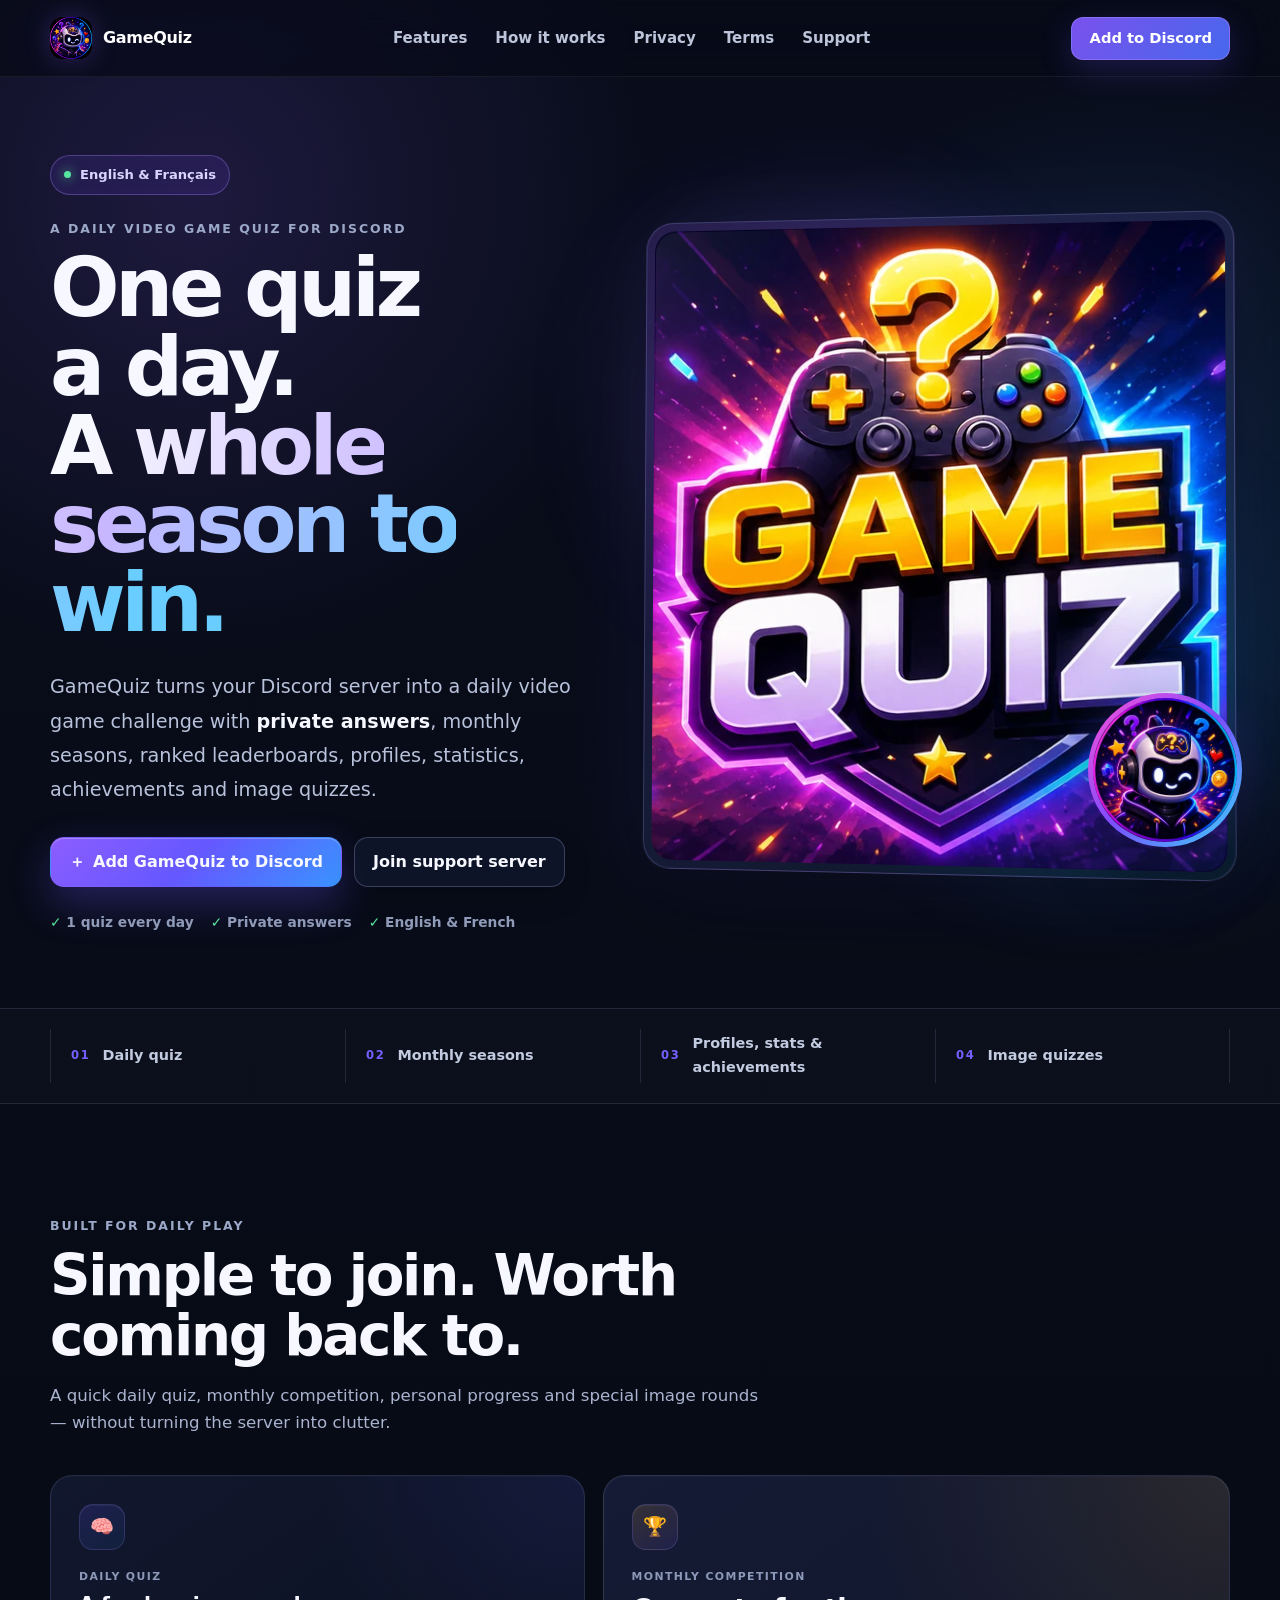
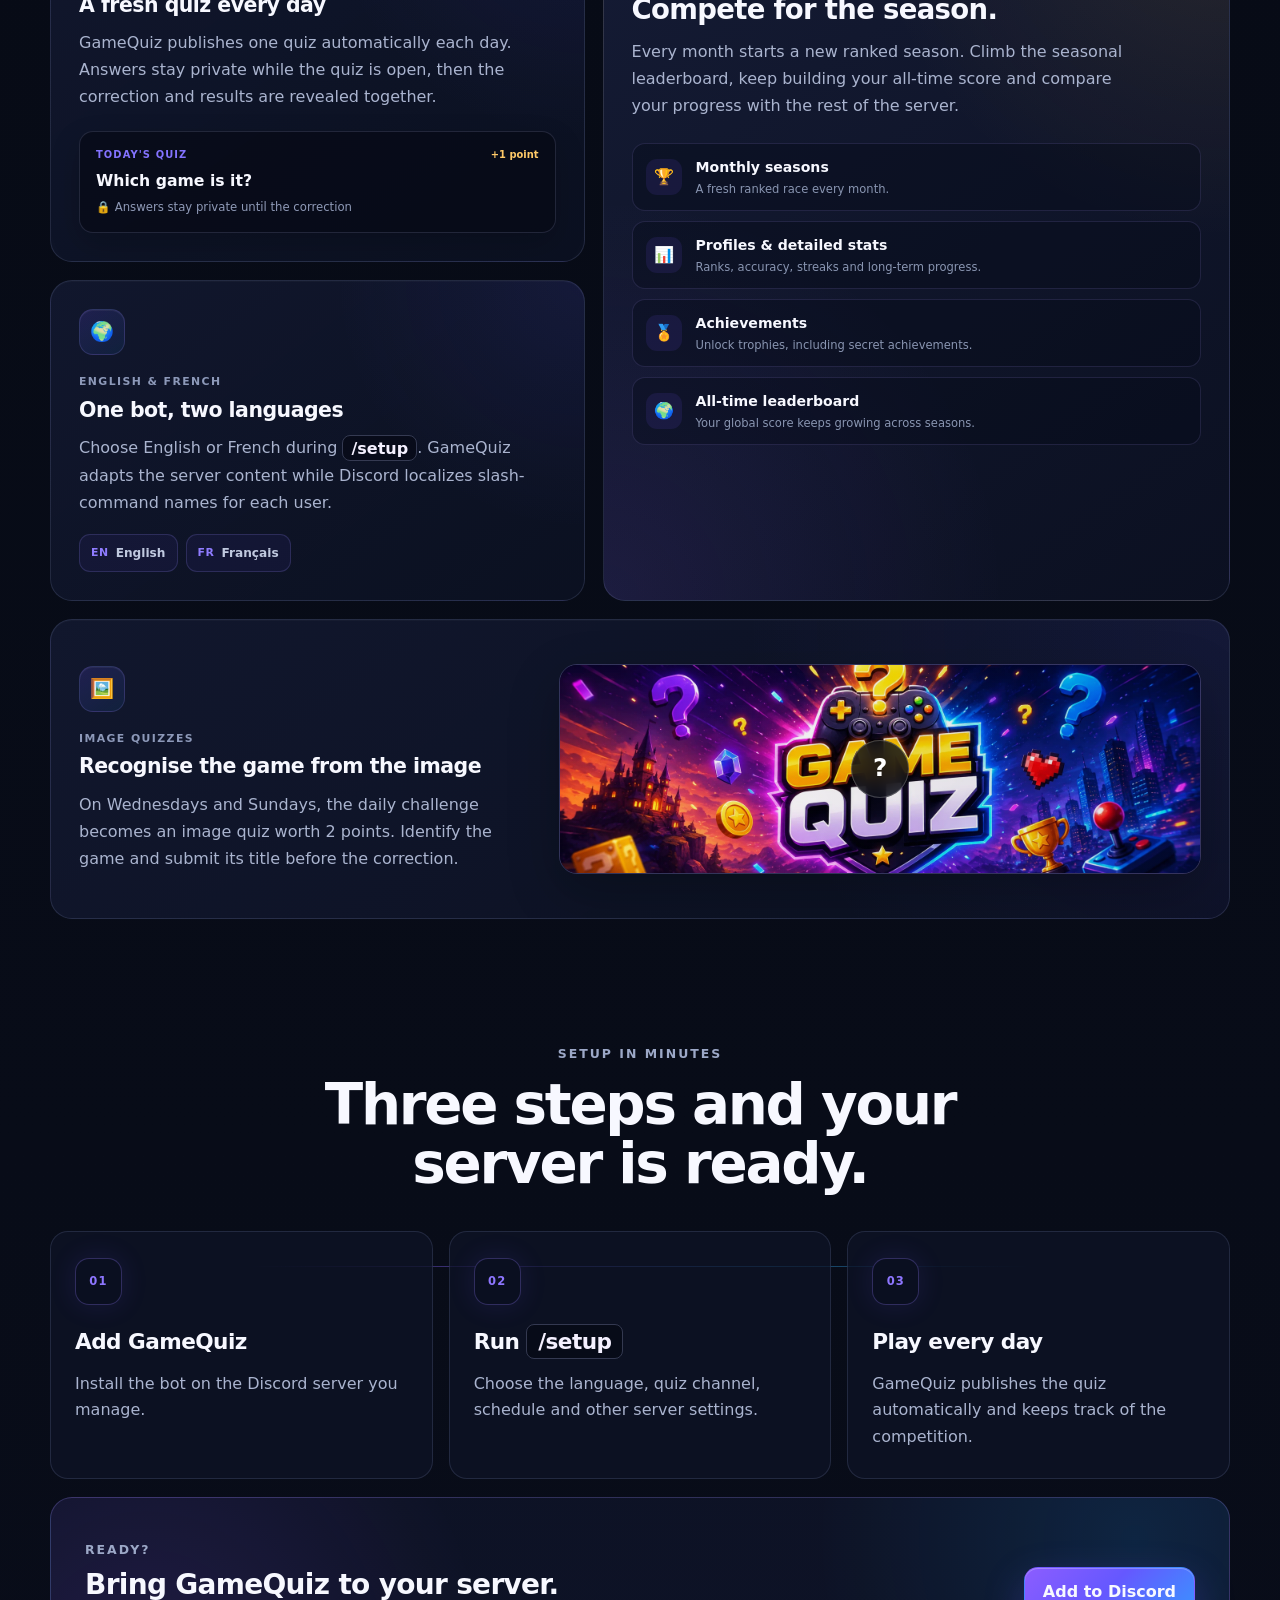
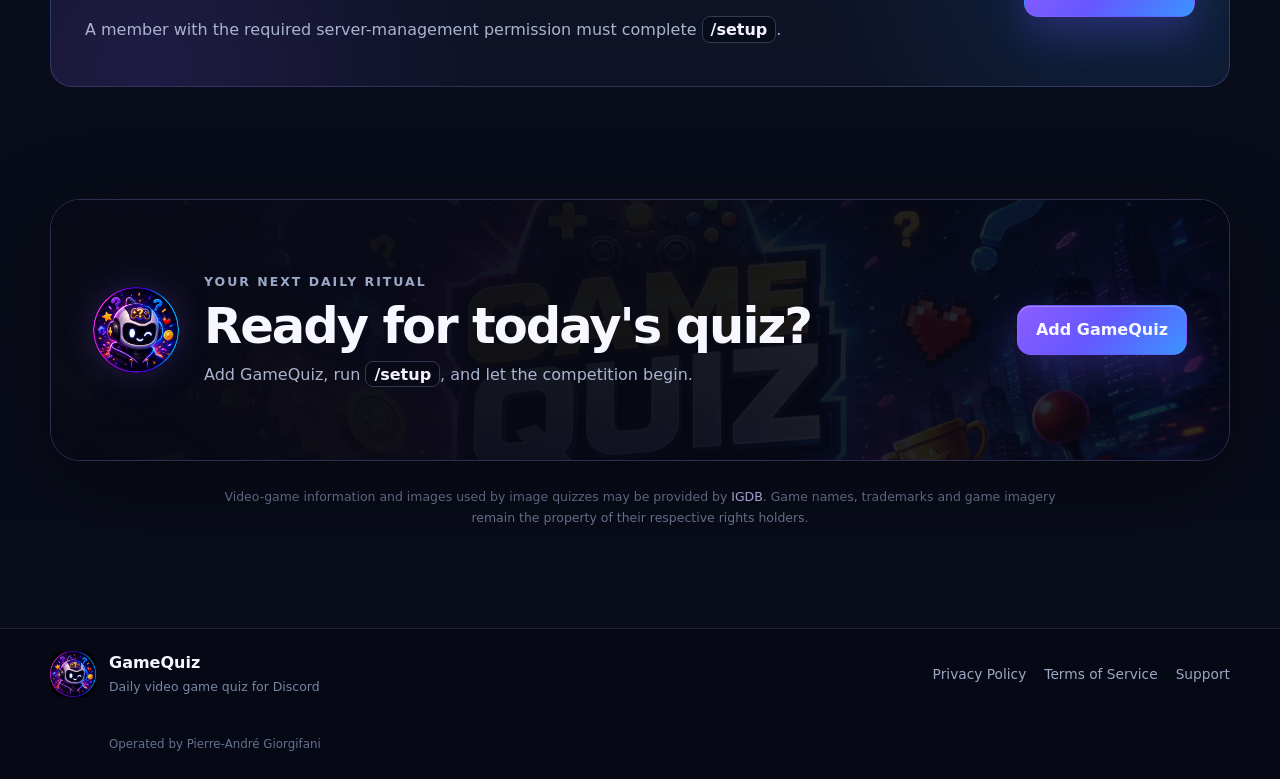
==== commit e5f780c9: "Add files via upload" ====
--- a/index.html
+++ b/index.html
@@ -1,21 +1,239 @@
-<!doctype html><html lang="en"><head><meta charset="utf-8"><meta name="viewport" content="width=device-width,initial-scale=1">
-<title>GameQuiz — Daily Video Game Quiz for Discord</title>
-<meta name="description" content="GameQuiz is a daily video game quiz bot for Discord with private answers, rankings, seasons, profiles, achievements and image quizzes. English & French.">
-<link rel="stylesheet" href="style.css"></head><body><main>
-<nav><a href="index.html">GameQuiz</a><a href="privacy.html">Privacy</a><a href="terms.html">Terms</a><a href="support.html">Support</a></nav>
-<section class="hero"><span class="tag">English & Français</span><h1>🎮 GameQuiz</h1>
-<p><strong>The daily video game quiz for Discord.</strong> One quiz per day, private answers while the quiz is open, seasonal and all-time leaderboards, profiles, achievements and image quizzes.</p>
-<p><a class="btn primary" href="https://discord.com/oauth2/authorize?client_id=1542211007458451649">Add GameQuiz to Discord</a> <a class="btn" href="https://discord.gg/eeuk8C4dnR">Support server</a></p></section>
-<div class="grid">
-<div class="card"><h2>🧠 Daily quiz</h2><p>One automatic quiz every day. No speed advantage: players can answer while the quiz is open.</p></div>
-<div class="card"><h2>🏆 Competition</h2><p>Seasonal rankings, all-time rankings, personal profiles, statistics and achievements.</p></div>
-<div class="card"><h2>🌍 International</h2><p>Server content can be configured in English or French. Slash-command names are localized by Discord for each user.</p></div>
-</div>
-<div class="card"><h2>Get started</h2><p>Install GameQuiz on a Discord server, then use <code>/setup</code>. A member with the required server-management permission must complete the setup.</p>
-<p class="small">Video-game information and images used by image quizzes may be provided by <a href="https://www.igdb.com/">IGDB</a>. Game names, trademarks and game imagery remain the property of their respective rights holders.</p></div>
-<section class="lang" lang="fr"><h2>🇫🇷 GameQuiz en français</h2>
-<p>GameQuiz propose un quiz quotidien sur les jeux vidéo, avec réponses privées pendant le quiz, classements de saison et globaux, profils, trophées et quiz image.</p>
-<p>Après l’installation, utilise <code>/setup</code> pour choisir la langue, le salon, les horaires et les autres réglages du serveur.</p>
-<p><a class="btn primary" href="https://discord.com/oauth2/authorize?client_id=1542211007458451649">Ajouter GameQuiz à Discord</a> <a class="btn" href="https://discord.gg/eeuk8C4dnR">Serveur support</a></p></section>
-<footer>GameQuiz · Operated by Pierre-André Giorgifani · <a href="privacy.html">Privacy Policy</a> · <a href="terms.html">Terms of Service</a> · <a href="support.html">Support</a></footer>
-</main></body></html>
+<!doctype html>
+<html lang="en">
+<head>
+  <meta charset="utf-8">
+  <meta name="viewport" content="width=device-width, initial-scale=1">
+  <meta name="theme-color" content="#0b1020">
+  <title>GameQuiz — Daily Video Game Quiz for Discord</title>
+  <meta name="description" content="GameQuiz is the daily video game quiz for Discord: private answers, monthly seasons, rankings, profiles, statistics, achievements and image quizzes. English & French.">
+
+  <meta property="og:type" content="website">
+  <meta property="og:title" content="GameQuiz — Daily Video Game Quiz for Discord">
+  <meta property="og:description" content="One quiz a day. Private answers. Monthly seasons, rankings, profiles, achievements and image quizzes — in English & French.">
+  <meta property="og:url" content="https://pierreandregiorgifani-create.github.io/gamequiz-site/">
+  <meta property="og:image" content="https://pierreandregiorgifani-create.github.io/gamequiz-site/assets/gamequiz-banner.webp">
+  <meta name="twitter:card" content="summary_large_image">
+  <meta name="twitter:title" content="GameQuiz — Daily Video Game Quiz for Discord">
+  <meta name="twitter:description" content="One quiz a day. Private answers. Monthly competition. English & French.">
+  <meta name="twitter:image" content="https://pierreandregiorgifani-create.github.io/gamequiz-site/assets/gamequiz-banner.webp">
+
+  <link rel="icon" href="assets/gamequiz-avatar.webp" type="image/webp">
+  <link rel="preload" href="assets/gamequiz-banner.webp" as="image" type="image/webp">
+  <link rel="stylesheet" href="style.css?v=4">
+</head>
+<body class="home-page">
+  <a class="skip-link" href="#main-content">Skip to content</a>
+
+  <header class="site-header">
+    <div class="shell nav-shell">
+      <a class="brand" href="index.html" aria-label="GameQuiz home">
+        <img src="assets/gamequiz-avatar.webp" alt="" width="44" height="44">
+        <span>GameQuiz</span>
+      </a>
+
+      <nav class="site-nav" aria-label="Primary navigation">
+        <a href="#features">Features</a>
+        <a href="#how-it-works">How it works</a>
+        <a href="privacy.html">Privacy</a>
+        <a href="terms.html">Terms</a>
+        <a href="support.html">Support</a>
+      </nav>
+
+      <a class="nav-cta" href="https://discord.com/oauth2/authorize?client_id=1542211007458451649">Add to Discord</a>
+    </div>
+  </header>
+
+  <main id="main-content" class="site-main">
+    <section class="hero shell" aria-labelledby="hero-title">
+      <div class="hero-copy">
+        <span class="language-pill static-pill">
+          <span class="status-dot" aria-hidden="true"></span>
+          English & Français
+        </span>
+
+        <p class="eyebrow">A DAILY VIDEO GAME QUIZ FOR DISCORD</p>
+        <h1 id="hero-title">One quiz a day.<br><span>A whole season to win.</span></h1>
+        <p class="hero-lead">GameQuiz turns your Discord server into a daily video game challenge with <strong>private answers</strong>, monthly seasons, ranked leaderboards, profiles, statistics, achievements and image quizzes.</p>
+
+        <div class="hero-actions">
+          <a class="btn primary" href="https://discord.com/oauth2/authorize?client_id=1542211007458451649">
+            <span aria-hidden="true">＋</span> Add GameQuiz to Discord
+          </a>
+          <a class="btn secondary" href="https://discord.gg/eeuk8C4dnR">Join support server</a>
+        </div>
+
+        <div class="hero-points" aria-label="GameQuiz highlights">
+          <span>✓ 1 quiz every day</span>
+          <span>✓ Private answers</span>
+          <span>✓ English & French</span>
+        </div>
+      </div>
+
+      <div class="hero-visual" aria-label="GameQuiz artwork">
+        <div class="visual-glow glow-one" aria-hidden="true"></div>
+        <div class="visual-glow glow-two" aria-hidden="true"></div>
+        <div class="banner-card">
+          <img class="hero-banner" src="assets/gamequiz-banner.webp" alt="GameQuiz artwork with a controller, question marks, trophy and gaming symbols" width="1600" height="640" fetchpriority="high">
+          <div class="banner-shine" aria-hidden="true"></div>
+        </div>
+        <div class="avatar-float">
+          <img src="assets/gamequiz-avatar.webp" alt="GameQuiz bot mascot" width="600" height="600">
+        </div>
+      </div>
+    </section>
+
+    <section class="proof-strip" aria-label="GameQuiz overview">
+      <div class="shell proof-grid">
+        <div><strong>01</strong><span>Daily quiz</span></div>
+        <div><strong>02</strong><span>Monthly seasons</span></div>
+        <div><strong>03</strong><span>Profiles, stats & achievements</span></div>
+        <div><strong>04</strong><span>Image quizzes</span></div>
+      </div>
+    </section>
+
+    <section id="features" class="section shell">
+      <div class="section-heading">
+        <p class="eyebrow">BUILT FOR DAILY PLAY</p>
+        <h2>Simple to join. Worth coming back to.</h2>
+        <p>A quick daily quiz, monthly competition, personal progress and special image rounds — without turning the server into clutter.</p>
+      </div>
+
+      <div class="feature-grid">
+        <article class="feature-card daily-card">
+          <div class="feature-icon" aria-hidden="true">🧠</div>
+          <p class="feature-kicker">DAILY QUIZ</p>
+          <h3>A fresh quiz every day</h3>
+          <p>GameQuiz publishes one quiz automatically each day. Answers stay private while the quiz is open, then the correction and results are revealed together.</p>
+
+          <div class="daily-preview" aria-label="Example daily quiz">
+            <div class="daily-preview-top">
+              <span>TODAY'S QUIZ</span>
+              <span class="daily-preview-points">+1 point</span>
+            </div>
+            <strong>Which game is it?</strong>
+            <small>🔒 Answers stay private until the correction</small>
+          </div>
+        </article>
+
+        <article class="feature-card competition-card">
+          <div class="feature-icon" aria-hidden="true">🏆</div>
+          <p class="feature-kicker">MONTHLY COMPETITION</p>
+          <h3>Compete for the season.</h3>
+          <p>Every month starts a new ranked season. Climb the seasonal leaderboard, keep building your all-time score and compare your progress with the rest of the server.</p>
+
+          <div class="competition-panel" aria-label="Competition features">
+            <div class="competition-row">
+              <span class="competition-symbol">🏆</span>
+              <div><strong>Monthly seasons</strong><small>A fresh ranked race every month.</small></div>
+            </div>
+            <div class="competition-row">
+              <span class="competition-symbol">📊</span>
+              <div><strong>Profiles & detailed stats</strong><small>Ranks, accuracy, streaks and long-term progress.</small></div>
+            </div>
+            <div class="competition-row">
+              <span class="competition-symbol">🏅</span>
+              <div><strong>Achievements</strong><small>Unlock trophies, including secret achievements.</small></div>
+            </div>
+            <div class="competition-row">
+              <span class="competition-symbol">🌍</span>
+              <div><strong>All-time leaderboard</strong><small>Your global score keeps growing across seasons.</small></div>
+            </div>
+          </div>
+        </article>
+
+        <article class="feature-card language-card">
+          <div class="feature-icon" aria-hidden="true">🌍</div>
+          <p class="feature-kicker">ENGLISH & FRENCH</p>
+          <h3>One bot, two languages</h3>
+          <p>Choose English or French during <code>/setup</code>. GameQuiz adapts the server content while Discord localizes slash-command names for each user.</p>
+          <div class="language-options" aria-hidden="true">
+            <span><b>EN</b> English</span>
+            <span><b>FR</b> Français</span>
+          </div>
+        </article>
+
+        <article class="feature-card image-card">
+          <div class="feature-copy">
+            <div class="feature-icon" aria-hidden="true">🖼️</div>
+            <p class="feature-kicker">IMAGE QUIZZES</p>
+            <h3>Recognise the game from the image</h3>
+            <p>On Wednesdays and Sundays, the daily challenge becomes an image quiz worth 2 points. Identify the game and submit its title before the correction.</p>
+          </div>
+          <div class="image-quiz-preview" aria-hidden="true">
+            <img src="assets/gamequiz-banner.webp" alt="" width="1600" height="640" loading="lazy">
+            <span>?</span>
+          </div>
+        </article>
+      </div>
+    </section>
+
+    <section id="how-it-works" class="section shell steps-section">
+      <div class="section-heading centered">
+        <p class="eyebrow">SETUP IN MINUTES</p>
+        <h2>Three steps and your server is ready.</h2>
+      </div>
+
+      <div class="steps-grid">
+        <article class="step-card">
+          <span class="step-number">01</span>
+          <h3>Add GameQuiz</h3>
+          <p>Install the bot on the Discord server you manage.</p>
+        </article>
+        <article class="step-card">
+          <span class="step-number">02</span>
+          <h3>Run <code>/setup</code></h3>
+          <p>Choose the language, quiz channel, schedule and other server settings.</p>
+        </article>
+        <article class="step-card">
+          <span class="step-number">03</span>
+          <h3>Play every day</h3>
+          <p>GameQuiz publishes the quiz automatically and keeps track of the competition.</p>
+        </article>
+      </div>
+
+      <div class="setup-cta">
+        <div>
+          <p class="eyebrow">READY?</p>
+          <h3>Bring GameQuiz to your server.</h3>
+          <p>A member with the required server-management permission must complete <code>/setup</code>.</p>
+        </div>
+        <a class="btn primary" href="https://discord.com/oauth2/authorize?client_id=1542211007458451649">Add to Discord</a>
+      </div>
+    </section>
+
+    <section class="section shell final-cta">
+      <div class="final-cta-art" aria-hidden="true">
+        <img src="assets/gamequiz-banner.webp" alt="" width="1600" height="640" loading="lazy">
+      </div>
+      <div class="final-cta-content">
+        <img src="assets/gamequiz-avatar.webp" alt="" width="88" height="88" loading="lazy">
+        <div>
+          <p class="eyebrow">YOUR NEXT DAILY RITUAL</p>
+          <h2>Ready for today's quiz?</h2>
+          <p>Add GameQuiz, run <code>/setup</code>, and let the competition begin.</p>
+        </div>
+        <a class="btn primary" href="https://discord.com/oauth2/authorize?client_id=1542211007458451649">Add GameQuiz</a>
+      </div>
+    </section>
+
+    <section class="shell attribution" aria-label="Third-party attribution">
+      <p>Video-game information and images used by image quizzes may be provided by <a href="https://www.igdb.com/">IGDB</a>. Game names, trademarks and game imagery remain the property of their respective rights holders.</p>
+    </section>
+  </main>
+
+  <footer class="site-footer">
+    <div class="shell footer-grid">
+      <div class="footer-brand">
+        <img src="assets/gamequiz-avatar.webp" alt="" width="48" height="48" loading="lazy">
+        <div><strong>GameQuiz</strong><span>Daily video game quiz for Discord</span></div>
+      </div>
+      <div class="footer-links">
+        <a href="privacy.html">Privacy Policy</a>
+        <a href="terms.html">Terms of Service</a>
+        <a href="support.html">Support</a>
+      </div>
+      <p class="footer-operator">Operated by Pierre-André Giorgifani</p>
+    </div>
+  </footer>
+</body>
+</html>
--- a/style.css
+++ b/style.css
@@ -1,16 +1,900 @@
-:root{--bg:#0f1220;--card:#171b2e;--text:#f4f6ff;--muted:#aeb7d1;--accent:#7c5cff;--line:#2a3150;--ok:#70e1a1}
-*{box-sizing:border-box}html{scroll-behavior:smooth}
-body{margin:0;font-family:Inter,system-ui,-apple-system,"Segoe UI",Roboto,sans-serif;background:linear-gradient(180deg,#0f1220,#111629);color:var(--text);line-height:1.65}
-main{max-width:980px;margin:0 auto;padding:48px 22px 80px}
-nav{display:flex;gap:12px;flex-wrap:wrap;margin-bottom:38px}
-nav a,.btn{color:var(--text);text-decoration:none;border:1px solid var(--line);padding:10px 14px;border-radius:12px;background:#14182a}
-.btn.primary{background:var(--accent);border-color:var(--accent);font-weight:700}
-h1{font-size:clamp(2.2rem,6vw,4rem);line-height:1.08;margin:.2em 0}h2{margin-top:2em}h3{margin-top:1.5em}
-p,li{color:var(--muted)}strong{color:var(--text)}.hero{padding:28px 0 20px}
-.tag{display:inline-block;color:#d8d3ff;background:#221d47;border:1px solid #4a3ba0;padding:5px 10px;border-radius:999px;font-size:.9rem}
-.card{background:var(--card);border:1px solid var(--line);border-radius:18px;padding:24px;margin:22px 0}
-.grid{display:grid;grid-template-columns:repeat(auto-fit,minmax(220px,1fr));gap:16px}
-.notice{border-left:4px solid var(--accent);padding:12px 16px;background:#15192b;color:var(--muted)}
-code{background:#0d1020;border:1px solid var(--line);padding:2px 6px;border-radius:6px;color:#e5e8ff}
-footer{margin-top:54px;padding-top:22px;border-top:1px solid var(--line);color:var(--muted);font-size:.92rem}
-.lang{margin-top:52px;padding-top:34px;border-top:1px dashed var(--line)}a{color:#b8abff}.good{color:var(--ok)}.small{font-size:.92rem}ul{padding-left:1.4rem}
+:root {
+  --bg: #070b16;
+  --bg-soft: #0b1020;
+  --surface: rgba(18, 24, 46, 0.72);
+  --surface-solid: #11172b;
+  --surface-hover: #171f38;
+  --text: #f7f8ff;
+  --muted: #aab4cf;
+  --muted-2: #7f8aa6;
+  --line: rgba(156, 169, 217, 0.16);
+  --line-strong: rgba(169, 178, 229, 0.28);
+  --purple: #8b5cf6;
+  --purple-2: #a855f7;
+  --blue: #22a6ff;
+  --cyan: #38d8ff;
+  --pink: #ff4fd8;
+  --gold: #ffbd3d;
+  --success: #58e7a0;
+  --shadow: 0 28px 90px rgba(0, 0, 0, 0.42);
+  --radius-xl: 30px;
+  --radius-lg: 22px;
+  --radius-md: 16px;
+  --shell: 1180px;
+}
+
+* { box-sizing: border-box; }
+html { scroll-behavior: smooth; }
+body {
+  margin: 0;
+  min-height: 100vh;
+  font-family: Inter, ui-sans-serif, system-ui, -apple-system, BlinkMacSystemFont, "Segoe UI", Roboto, Helvetica, Arial, sans-serif;
+  color: var(--text);
+  line-height: 1.65;
+  background:
+    radial-gradient(circle at 15% 5%, rgba(138, 92, 246, 0.16), transparent 29rem),
+    radial-gradient(circle at 88% 13%, rgba(34, 166, 255, 0.14), transparent 28rem),
+    linear-gradient(180deg, #090d1b 0%, var(--bg) 38%, #090d1a 100%);
+  overflow-x: hidden;
+}
+
+body::before {
+  content: "";
+  position: fixed;
+  inset: 0;
+  pointer-events: none;
+  z-index: -1;
+  opacity: .14;
+  background-image:
+    linear-gradient(rgba(255,255,255,.025) 1px, transparent 1px),
+    linear-gradient(90deg, rgba(255,255,255,.025) 1px, transparent 1px);
+  background-size: 48px 48px;
+  mask-image: linear-gradient(to bottom, black, transparent 72%);
+}
+
+img { max-width: 100%; display: block; }
+a { color: #c9c2ff; text-decoration: none; }
+a:hover { color: white; }
+strong { color: var(--text); }
+p, li { color: var(--muted); }
+code {
+  padding: .18em .5em;
+  border: 1px solid var(--line-strong);
+  border-radius: 8px;
+  background: rgba(5, 8, 19, .64);
+  color: #f4f0ff;
+  font: inherit;
+  font-weight: 750;
+  white-space: nowrap;
+}
+
+.shell {
+  width: min(var(--shell), calc(100% - 40px));
+  margin-inline: auto;
+}
+
+.skip-link {
+  position: fixed;
+  top: 12px;
+  left: 12px;
+  z-index: 999;
+  padding: 10px 14px;
+  border-radius: 10px;
+  background: white;
+  color: #0a0f1e;
+  transform: translateY(-180%);
+}
+.skip-link:focus { transform: translateY(0); }
+
+/* Header */
+.site-header {
+  position: sticky;
+  top: 0;
+  z-index: 50;
+  border-bottom: 1px solid rgba(255,255,255,.06);
+  background: rgba(7, 11, 22, .72);
+  backdrop-filter: blur(22px) saturate(140%);
+}
+.nav-shell {
+  min-height: 76px;
+  display: grid;
+  grid-template-columns: auto 1fr auto;
+  align-items: center;
+  gap: 30px;
+}
+.brand {
+  display: inline-flex;
+  align-items: center;
+  gap: 11px;
+  color: white;
+  font-weight: 850;
+  letter-spacing: -.02em;
+}
+.brand img {
+  width: 42px;
+  height: 42px;
+  border-radius: 13px;
+  box-shadow: 0 0 26px rgba(139, 92, 246, .28);
+}
+.site-nav {
+  display: flex;
+  align-items: center;
+  justify-content: center;
+  gap: 28px;
+  margin: 0;
+}
+.site-nav a {
+  color: #bdc5da;
+  font-size: .94rem;
+  font-weight: 650;
+  transition: color .2s ease;
+}
+.site-nav a:hover { color: white; }
+.nav-cta {
+  display: inline-flex;
+  align-items: center;
+  justify-content: center;
+  min-height: 43px;
+  padding: 0 17px;
+  border-radius: 12px;
+  color: white;
+  font-size: .92rem;
+  font-weight: 800;
+  border: 1px solid rgba(164, 128, 255, .55);
+  background: linear-gradient(135deg, rgba(132, 88, 255, .92), rgba(76, 113, 255, .92));
+  box-shadow: 0 10px 32px rgba(101, 80, 255, .22);
+}
+.nav-cta:hover { color: white; transform: translateY(-1px); }
+
+/* Hero */
+.site-main { padding-bottom: 34px; }
+.hero {
+  min-height: 690px;
+  display: grid;
+  grid-template-columns: minmax(0, .95fr) minmax(440px, 1.05fr);
+  align-items: center;
+  gap: 52px;
+  padding-top: 78px;
+  padding-bottom: 74px;
+}
+.hero-copy { position: relative; z-index: 2; }
+.language-pill,
+.tag {
+  width: fit-content;
+  display: inline-flex;
+  align-items: center;
+  gap: 9px;
+  padding: 8px 13px;
+  border: 1px solid rgba(166, 128, 255, .35);
+  border-radius: 999px;
+  background: rgba(120, 76, 255, .11);
+  color: #d9d5ff;
+  font-size: .82rem;
+  font-weight: 780;
+  box-shadow: inset 0 0 30px rgba(139, 92, 246, .06);
+}
+.status-dot {
+  width: 7px;
+  height: 7px;
+  border-radius: 999px;
+  background: var(--success);
+  box-shadow: 0 0 12px rgba(88, 231, 160, .9);
+}
+.eyebrow {
+  margin: 24px 0 10px;
+  color: #9ca8c7;
+  font-size: .78rem;
+  font-weight: 850;
+  letter-spacing: .16em;
+}
+.hero h1 {
+  max-width: 680px;
+  margin: 0;
+  font-size: clamp(3.35rem, 6.4vw, 6rem);
+  line-height: .96;
+  letter-spacing: -.055em;
+  text-wrap: balance;
+}
+.hero h1 span {
+  background: linear-gradient(90deg, #f8f8ff 4%, #c8b7ff 42%, #69ceff 90%);
+  -webkit-background-clip: text;
+  background-clip: text;
+  color: transparent;
+}
+.hero-lead {
+  max-width: 670px;
+  margin: 28px 0 0;
+  color: #b8c2db;
+  font-size: clamp(1.02rem, 1.6vw, 1.2rem);
+  line-height: 1.78;
+}
+.hero-actions {
+  display: flex;
+  flex-wrap: wrap;
+  gap: 12px;
+  margin-top: 30px;
+}
+.btn {
+  min-height: 50px;
+  padding: 0 18px;
+  display: inline-flex;
+  align-items: center;
+  justify-content: center;
+  gap: 8px;
+  border-radius: 14px;
+  border: 1px solid var(--line-strong);
+  color: var(--text);
+  font-weight: 800;
+  background: rgba(20, 27, 50, .64);
+  box-shadow: 0 10px 28px rgba(0, 0, 0, .15);
+  transition: transform .2s ease, border-color .2s ease, background .2s ease, box-shadow .2s ease;
+}
+.btn:hover {
+  color: white;
+  transform: translateY(-2px);
+  border-color: rgba(198, 188, 255, .5);
+  background: rgba(27, 35, 64, .9);
+}
+.btn.primary {
+  border-color: transparent;
+  background: linear-gradient(135deg, #8c5dff, #6558ff 48%, #3a93ff);
+  box-shadow: 0 16px 40px rgba(104, 86, 255, .3), inset 0 1px 0 rgba(255,255,255,.25);
+}
+.btn.primary:hover { box-shadow: 0 20px 48px rgba(104, 86, 255, .4), inset 0 1px 0 rgba(255,255,255,.25); }
+.btn.secondary { background: rgba(18, 24, 45, .76); }
+.hero-points {
+  display: flex;
+  flex-wrap: wrap;
+  gap: 9px 17px;
+  margin-top: 24px;
+  color: #8f9bb8;
+  font-size: .86rem;
+  font-weight: 650;
+}
+.hero-points span::first-letter { color: var(--success); }
+
+.hero-visual {
+  position: relative;
+  min-height: 500px;
+  display: flex;
+  align-items: center;
+  justify-content: center;
+}
+.banner-card {
+  position: relative;
+  width: min(100%, 650px);
+  border: 1px solid rgba(176, 161, 255, .26);
+  border-radius: 28px;
+  padding: 8px;
+  background: linear-gradient(145deg, rgba(145, 91, 255, .2), rgba(38, 196, 255, .07));
+  box-shadow: var(--shadow), 0 0 90px rgba(91, 92, 255, .15);
+  transform: perspective(1000px) rotateY(-4deg) rotateX(1deg);
+}
+.hero-banner {
+  aspect-ratio: 2.5 / 1;
+  width: 100%;
+  object-fit: cover;
+  border-radius: 21px;
+}
+.banner-shine {
+  position: absolute;
+  inset: 9px;
+  border-radius: 21px;
+  pointer-events: none;
+  background: linear-gradient(115deg, rgba(255,255,255,.09), transparent 26%, transparent 66%, rgba(51, 201, 255, .08));
+}
+.avatar-float {
+  position: absolute;
+  right: -12px;
+  bottom: 26px;
+  width: 154px;
+  height: 154px;
+  border-radius: 50%;
+  padding: 5px;
+  background: linear-gradient(135deg, var(--pink), #7c4dff, var(--cyan));
+  box-shadow: 0 26px 60px rgba(0,0,0,.42), 0 0 45px rgba(107, 83, 255, .22);
+}
+.avatar-float img {
+  width: 100%;
+  height: 100%;
+  object-fit: cover;
+  border-radius: 50%;
+}
+.visual-glow {
+  position: absolute;
+  border-radius: 50%;
+  filter: blur(80px);
+  opacity: .45;
+  pointer-events: none;
+}
+.glow-one { width: 280px; height: 280px; background: #8b5cf6; left: 8%; top: 8%; }
+.glow-two { width: 260px; height: 260px; background: #0284c7; right: 3%; bottom: 10%; }
+
+/* Proof strip */
+.proof-strip {
+  border-block: 1px solid var(--line);
+  background: rgba(255,255,255,.018);
+}
+.proof-grid {
+  min-height: 94px;
+  display: grid;
+  grid-template-columns: repeat(4, 1fr);
+  align-items: center;
+}
+.proof-grid > div {
+  min-height: 54px;
+  display: flex;
+  align-items: center;
+  gap: 12px;
+  padding: 0 20px;
+  border-left: 1px solid var(--line);
+}
+.proof-grid > div:last-child { border-right: 1px solid var(--line); }
+.proof-grid strong {
+  font-size: .72rem;
+  letter-spacing: .15em;
+  color: #765fff;
+}
+.proof-grid span { color: #c2cbe0; font-size: .9rem; font-weight: 720; }
+
+/* Sections */
+.section { padding-top: 112px; }
+.section-heading { max-width: 720px; margin-bottom: 38px; }
+.section-heading.centered { text-align: center; margin-inline: auto; }
+.section-heading .eyebrow { margin-top: 0; }
+h2 {
+  margin: 0;
+  color: var(--text);
+  font-size: clamp(2.2rem, 4.4vw, 3.75rem);
+  line-height: 1.05;
+  letter-spacing: -.04em;
+}
+.section-heading p:last-child { margin-top: 17px; font-size: 1.04rem; }
+h3 {
+  margin: 0;
+  color: var(--text);
+  font-size: 1.35rem;
+  line-height: 1.2;
+  letter-spacing: -.025em;
+}
+
+.feature-grid {
+  display: grid;
+  grid-template-columns: minmax(0, .92fr) minmax(0, 1.08fr);
+  grid-template-areas:
+    "daily competition"
+    "language competition"
+    "image image";
+  gap: 18px;
+  align-items: stretch;
+}
+
+.feature-card,
+.card {
+  position: relative;
+  overflow: hidden;
+  padding: 28px;
+  border: 1px solid var(--line);
+  border-radius: var(--radius-lg);
+  background:
+    radial-gradient(circle at 100% 0, rgba(97, 83, 255, .09), transparent 40%),
+    linear-gradient(145deg, rgba(19, 26, 50, .84), rgba(12, 17, 34, .9));
+  box-shadow: inset 0 1px 0 rgba(255,255,255,.025);
+  transition: transform .25s ease, border-color .25s ease, background .25s ease;
+}
+.feature-card:hover,
+.card:hover {
+  transform: translateY(-3px);
+  border-color: rgba(172, 159, 255, .28);
+  background:
+    radial-gradient(circle at 100% 0, rgba(108, 83, 255, .14), transparent 42%),
+    linear-gradient(145deg, rgba(22, 30, 57, .92), rgba(13, 18, 37, .96));
+}
+
+.daily-card { grid-area: daily; min-height: 330px; }
+.language-card { grid-area: language; min-height: 255px; }
+.competition-card {
+  grid-area: competition;
+  min-height: 603px;
+  background:
+    radial-gradient(circle at 100% 0, rgba(255, 189, 61, .10), transparent 38%),
+    radial-gradient(circle at 0 100%, rgba(139, 92, 246, .11), transparent 42%),
+    linear-gradient(145deg, rgba(22, 29, 55, .94), rgba(12, 17, 34, .94));
+}
+.image-card {
+  grid-area: image;
+  min-height: 300px;
+  display: grid;
+  grid-template-columns: minmax(0, .82fr) minmax(420px, 1.18fr);
+  align-items: center;
+  gap: 34px;
+}
+
+.feature-icon {
+  width: 46px;
+  height: 46px;
+  display: grid;
+  place-items: center;
+  margin-bottom: 18px;
+  border-radius: 14px;
+  font-size: 1.2rem;
+  border: 1px solid rgba(160, 146, 255, .18);
+  background: linear-gradient(145deg, rgba(113, 82, 255, .17), rgba(30, 159, 255, .08));
+  box-shadow: inset 0 1px 0 rgba(255,255,255,.05);
+}
+.feature-kicker {
+  margin: 0 0 7px;
+  color: #8d99b9;
+  font-size: .68rem;
+  font-weight: 850;
+  letter-spacing: .13em;
+}
+.feature-card h3 { font-size: 1.28rem; }
+.feature-card > p:not(.feature-kicker),
+.feature-copy > p:not(.feature-kicker) {
+  margin: 12px 0 0;
+  line-height: 1.7;
+}
+
+.daily-preview {
+  margin-top: 20px;
+  padding: 15px 16px;
+  border: 1px solid rgba(154, 163, 211, .18);
+  border-radius: 14px;
+  background: rgba(6, 10, 22, .68);
+  box-shadow: 0 12px 30px rgba(0,0,0,.18);
+}
+.daily-preview-top {
+  display: flex;
+  justify-content: space-between;
+  align-items: center;
+  gap: 10px;
+  margin-bottom: 8px;
+  color: #8373ff;
+  font-size: .62rem;
+  font-weight: 900;
+  letter-spacing: .11em;
+}
+.daily-preview-points {
+  color: #ffca68;
+  letter-spacing: 0;
+  font-weight: 800;
+}
+.daily-preview strong {
+  display: block;
+  font-size: .98rem;
+  line-height: 1.25;
+}
+.daily-preview small {
+  display: block;
+  margin-top: 7px;
+  color: #8f9ab7;
+  font-size: .73rem;
+}
+
+.competition-card h3 {
+  max-width: 430px;
+  font-size: 1.72rem;
+}
+.competition-card > p:not(.feature-kicker) {
+  max-width: 520px;
+}
+.competition-card .feature-icon {
+  background: linear-gradient(145deg, rgba(255, 189, 61, .14), rgba(113, 82, 255, .12));
+}
+.competition-panel {
+  display: grid;
+  gap: 10px;
+  margin-top: 24px;
+}
+.competition-row {
+  display: grid;
+  grid-template-columns: 38px 1fr;
+  align-items: center;
+  gap: 12px;
+  padding: 12px 13px;
+  border: 1px solid rgba(172, 158, 255, .14);
+  border-radius: 13px;
+  background: rgba(7, 11, 25, .4);
+}
+.competition-symbol {
+  width: 36px;
+  height: 36px;
+  display: grid;
+  place-items: center;
+  border-radius: 11px;
+  background: rgba(115, 87, 255, .11);
+}
+.competition-row strong,
+.competition-row small { display: block; }
+.competition-row strong { font-size: .88rem; }
+.competition-row small {
+  margin-top: 2px;
+  color: #8995b1;
+  font-size: .72rem;
+  line-height: 1.45;
+}
+
+.language-options {
+  display: flex;
+  flex-wrap: wrap;
+  gap: 8px;
+  margin-top: 18px;
+}
+.language-options span {
+  display: inline-flex;
+  align-items: center;
+  gap: 7px;
+  padding: 8px 11px;
+  border: 1px solid rgba(162, 146, 255, .18);
+  border-radius: 11px;
+  background: rgba(103, 78, 255, .07);
+  color: #c0c9df;
+  font-size: .76rem;
+  font-weight: 700;
+}
+.language-options b {
+  color: #8f7cff;
+  font-size: .68rem;
+  letter-spacing: .05em;
+}
+
+.image-card .feature-copy { max-width: 460px; }
+.image-quiz-preview {
+  position: relative;
+  height: 210px;
+  overflow: hidden;
+  border: 1px solid rgba(170, 155, 255, .24);
+  border-radius: 18px;
+  box-shadow: 0 18px 52px rgba(0,0,0,.24);
+}
+.image-quiz-preview::after {
+  content: "";
+  position: absolute;
+  inset: 0;
+  background: linear-gradient(90deg, rgba(9,13,26,.02), rgba(9,13,26,.12));
+}
+.image-quiz-preview img { width: 100%; height: 100%; object-fit: cover; }
+.image-quiz-preview span {
+  position: absolute;
+  z-index: 2;
+  inset: 50% auto auto 50%;
+  transform: translate(-50%, -50%);
+  width: 58px;
+  height: 58px;
+  display: grid;
+  place-items: center;
+  border-radius: 50%;
+  background: rgba(7, 10, 22, .76);
+  border: 1px solid rgba(255,255,255,.2);
+  backdrop-filter: blur(10px);
+  color: white;
+  font-size: 1.55rem;
+  font-weight: 900;
+}
+
+/* Steps */
+.steps-section { padding-top: 125px; }
+.steps-grid {
+  position: relative;
+  display: grid;
+  grid-template-columns: repeat(3, 1fr);
+  gap: 16px;
+}
+.steps-grid::before {
+  content: "";
+  position: absolute;
+  left: 16.5%;
+  right: 16.5%;
+  top: 35px;
+  height: 1px;
+  background: linear-gradient(90deg, transparent, rgba(135, 103, 255, .5), rgba(55, 180, 255, .45), transparent);
+}
+.step-card {
+  position: relative;
+  z-index: 1;
+  padding: 26px 24px 28px;
+  border: 1px solid var(--line);
+  border-radius: 18px;
+  background: rgba(14, 20, 39, .74);
+}
+.step-number {
+  width: 47px;
+  height: 47px;
+  display: grid;
+  place-items: center;
+  margin-bottom: 24px;
+  border: 1px solid rgba(147, 123, 255, .28);
+  border-radius: 14px;
+  background: #0a0f20;
+  color: #8e76ff;
+  font-size: .72rem;
+  font-weight: 900;
+  letter-spacing: .1em;
+  box-shadow: 0 0 28px rgba(113, 81, 255, .12);
+}
+.step-card p { margin-bottom: 0; }
+.setup-cta {
+  margin-top: 18px;
+  min-height: 190px;
+  display: flex;
+  align-items: center;
+  justify-content: space-between;
+  gap: 28px;
+  padding: 32px 34px;
+  border: 1px solid rgba(158, 143, 255, .24);
+  border-radius: var(--radius-lg);
+  background:
+    radial-gradient(circle at 92% 22%, rgba(22, 163, 255, .13), transparent 29%),
+    radial-gradient(circle at 8% 90%, rgba(141, 82, 246, .14), transparent 31%),
+    rgba(16, 22, 43, .76);
+}
+.setup-cta .eyebrow { margin: 0 0 7px; }
+.setup-cta h3 { font-size: 1.75rem; }
+.setup-cta p:last-child { margin-bottom: 0; }
+.setup-cta .btn { flex: 0 0 auto; }
+
+/* Final CTA */
+.final-cta {
+  position: relative;
+  min-height: 260px;
+  margin-top: 112px;
+  padding: 0;
+  overflow: hidden;
+  border: 1px solid rgba(164, 145, 255, .25);
+  border-radius: var(--radius-xl);
+  box-shadow: var(--shadow);
+}
+.final-cta-art { position: absolute; inset: 0; }
+.final-cta-art img { width: 100%; height: 100%; object-fit: cover; filter: saturate(.75) brightness(.38); }
+.final-cta-art::after {
+  content: "";
+  position: absolute;
+  inset: 0;
+  background: linear-gradient(90deg, rgba(7,10,22,.96) 0%, rgba(7,10,22,.84) 54%, rgba(7,10,22,.53) 100%);
+}
+.final-cta-content {
+  position: relative;
+  z-index: 2;
+  min-height: 260px;
+  display: grid;
+  grid-template-columns: auto 1fr auto;
+  align-items: center;
+  gap: 25px;
+  padding: 38px 42px;
+}
+.final-cta-content > img { width: 86px; height: 86px; border-radius: 50%; box-shadow: 0 0 34px rgba(126, 87, 255, .22); }
+.final-cta-content .eyebrow { margin: 0 0 7px; }
+.final-cta-content h2 { font-size: clamp(2rem, 4vw, 3.1rem); }
+.final-cta-content p:last-child { margin: 10px 0 0; }
+
+.attribution {
+  padding-top: 26px;
+  padding-bottom: 20px;
+  text-align: center;
+}
+.attribution p { margin: 0 auto; max-width: 860px; font-size: .78rem; color: #707b98; }
+
+/* Footer */
+.site-footer {
+  margin-top: 46px;
+  border-top: 1px solid var(--line);
+  background: rgba(5, 8, 17, .48);
+}
+.footer-grid {
+  min-height: 150px;
+  display: grid;
+  grid-template-columns: 1fr auto;
+  align-items: center;
+  gap: 18px 36px;
+}
+.footer-brand { display: flex; align-items: center; gap: 13px; }
+.footer-brand img { width: 46px; height: 46px; border-radius: 14px; }
+.footer-brand strong, .footer-brand span { display: block; }
+.footer-brand span { color: #7985a3; font-size: .78rem; }
+.footer-links { display: flex; flex-wrap: wrap; justify-content: flex-end; gap: 18px; }
+.footer-links a { color: #9ca7c2; font-size: .86rem; }
+.footer-operator { grid-column: 1 / -1; margin: -26px 0 0 59px; color: #66718d; font-size: .74rem; }
+
+/* Compatibility styling for existing Privacy / Terms / Support pages */
+body:not(.home-page) main {
+  width: min(920px, calc(100% - 40px));
+  margin: 0 auto;
+  padding: 34px 0 84px;
+}
+body:not(.home-page) nav {
+  position: sticky;
+  top: 16px;
+  z-index: 20;
+  width: fit-content;
+  max-width: 100%;
+  display: flex;
+  flex-wrap: wrap;
+  gap: 6px;
+  margin: 0 0 58px;
+  padding: 7px;
+  border: 1px solid var(--line);
+  border-radius: 15px;
+  background: rgba(10, 15, 31, .84);
+  backdrop-filter: blur(18px);
+  box-shadow: 0 16px 42px rgba(0,0,0,.22);
+}
+body:not(.home-page) nav a {
+  padding: 8px 12px;
+  border-radius: 10px;
+  color: #b6bfd8;
+  font-size: .86rem;
+  font-weight: 700;
+}
+body:not(.home-page) nav a:hover { color: white; background: rgba(255,255,255,.05); }
+body:not(.home-page) h1 {
+  max-width: 820px;
+  margin: 0 0 18px;
+  font-size: clamp(2.4rem, 7vw, 4.6rem);
+  line-height: 1;
+  letter-spacing: -.05em;
+}
+body:not(.home-page) h2 {
+  margin: 64px 0 16px;
+  padding-top: 22px;
+  border-top: 1px solid var(--line);
+  font-size: clamp(1.45rem, 3vw, 2.1rem);
+  line-height: 1.16;
+  letter-spacing: -.025em;
+}
+body:not(.home-page) h3 {
+  margin: 34px 0 12px;
+  font-size: 1.2rem;
+}
+body:not(.home-page) p,
+body:not(.home-page) li {
+  color: #b0bad2;
+  font-size: .98rem;
+}
+body:not(.home-page) ul { padding-left: 1.3rem; }
+body:not(.home-page) li + li { margin-top: 9px; }
+.notice {
+  margin: 28px 0;
+  padding: 18px 20px;
+  border: 1px solid rgba(142, 116, 255, .28);
+  border-left: 4px solid var(--purple);
+  border-radius: 14px;
+  color: #b9c2d9;
+  background: rgba(116, 80, 255, .08);
+}
+body:not(.home-page) .card {
+  min-height: unset;
+  margin: 24px 0;
+}
+body:not(.home-page) .grid {
+  display: grid;
+  grid-template-columns: repeat(auto-fit, minmax(240px, 1fr));
+  gap: 16px;
+}
+body:not(.home-page) .lang {
+  margin-top: 70px;
+  padding-top: 18px;
+  border-top: 1px dashed rgba(168, 156, 217, .25);
+}
+body:not(.home-page) .btn {
+  margin: 3px 5px 3px 0;
+}
+body:not(.home-page) footer {
+  margin-top: 72px;
+  padding-top: 24px;
+  border-top: 1px solid var(--line);
+  color: #77819c;
+  font-size: .82rem;
+}
+.good { color: var(--success); }
+.small { font-size: .88rem !important; }
+
+/* Focus */
+a:focus-visible, button:focus-visible {
+  outline: 3px solid rgba(93, 185, 255, .75);
+  outline-offset: 4px;
+}
+
+/* Responsive */
+@media (max-width: 1040px) {
+  .site-nav { gap: 18px; }
+  .hero { grid-template-columns: 1fr; gap: 20px; padding-top: 62px; }
+  .hero-copy { max-width: 800px; }
+  .hero-visual { min-height: 430px; margin-top: 10px; }
+  .banner-card { width: min(92%, 760px); transform: none; }
+  .avatar-float { right: 5%; }
+}
+
+@media (max-width: 820px) {
+  .nav-shell { grid-template-columns: 1fr auto; min-height: 68px; }
+  .site-nav { display: none; }
+  .brand img { width: 38px; height: 38px; }
+  .proof-grid { grid-template-columns: repeat(2, 1fr); }
+  .proof-grid > div { border-bottom: 1px solid var(--line); }
+  .feature-grid {
+    grid-template-columns: 1fr;
+    grid-template-areas:
+      "daily"
+      "competition"
+      "language"
+      "image";
+  }
+  .daily-card,
+  .language-card,
+  .competition-card { min-height: auto; }
+  .image-card { grid-template-columns: 1fr; }
+  .steps-grid { grid-template-columns: 1fr; }
+  .steps-grid::before { display: none; }
+  .setup-cta { align-items: flex-start; flex-direction: column; }
+  .final-cta-content { grid-template-columns: auto 1fr; }
+  .final-cta-content .btn { grid-column: 1 / -1; width: fit-content; }
+}
+
+@media (max-width: 620px) {
+  .shell { width: min(100% - 26px, var(--shell)); }
+  .nav-cta { padding-inline: 12px; font-size: .8rem; }
+  .brand span { font-size: .94rem; }
+  .hero { min-height: auto; padding-top: 52px; padding-bottom: 56px; }
+  .hero h1 { font-size: clamp(3.1rem, 15vw, 4.6rem); }
+  .hero-lead { font-size: .98rem; }
+  .hero-actions .btn { width: 100%; }
+  .hero-visual { min-height: 310px; }
+  .banner-card { width: 100%; border-radius: 19px; padding: 5px; }
+  .hero-banner, .banner-shine { border-radius: 14px; }
+  .avatar-float { width: 100px; height: 100px; bottom: 0; right: 4px; }
+  .proof-grid { grid-template-columns: 1fr 1fr; }
+  .proof-grid > div { padding: 12px; gap: 8px; }
+  .proof-grid span { font-size: .76rem; }
+  .proof-grid strong { font-size: .64rem; }
+  .section { padding-top: 84px; }
+  .feature-card, .card { padding: 22px; }
+  .daily-preview { margin-top: 16px; }
+  .image-quiz-preview { height: 190px; }
+  .setup-cta { padding: 26px 22px; }
+  .final-cta { width: min(100% - 26px, var(--shell)); margin-top: 84px; }
+  .final-cta-content { grid-template-columns: 1fr; padding: 30px 22px; }
+  .final-cta-content > img { width: 70px; height: 70px; }
+  .final-cta-content .btn { grid-column: auto; width: 100%; }
+  .footer-grid { grid-template-columns: 1fr; padding: 28px 0; }
+  .footer-links { justify-content: flex-start; }
+  .footer-operator { grid-column: auto; margin: 0; }
+  body:not(.home-page) main { width: min(100% - 28px, 920px); }
+  body:not(.home-page) nav { margin-bottom: 42px; }
+}
+
+
+@media (max-width: 820px) {
+  .feature-card h3,
+  .feature-copy h3 { font-size: 1.4rem; }
+  .feature-list { grid-template-columns: 1fr 1fr; }
+}
+
+@media (max-width: 620px) {
+  .feature-card,
+  .card { border-radius: 22px; }
+  .feature-card h3,
+  .feature-copy h3 { font-size: 1.28rem; }
+  .feature-list,
+  .language-tags { grid-template-columns: 1fr; }
+  .mini-question { font-size: 1.08rem; }
+}
+
+
+@media (max-width: 820px) {
+  .competition-card h3 { font-size: 1.5rem; }
+  .image-quiz-preview { height: 190px; }
+}
+
+@media (max-width: 620px) {
+  .feature-card { padding: 22px; }
+  .competition-panel { gap: 8px; }
+  .competition-row { grid-template-columns: 34px 1fr; padding: 11px; }
+  .competition-symbol { width: 32px; height: 32px; }
+  .daily-preview-top { align-items: flex-start; flex-direction: column; gap: 3px; }
+  .image-quiz-preview { height: 170px; }
+}
+
+@media (prefers-reduced-motion: reduce) {
+  html { scroll-behavior: auto; }
+  *, *::before, *::after { transition-duration: .01ms !important; animation-duration: .01ms !important; animation-iteration-count: 1 !important; }
+}
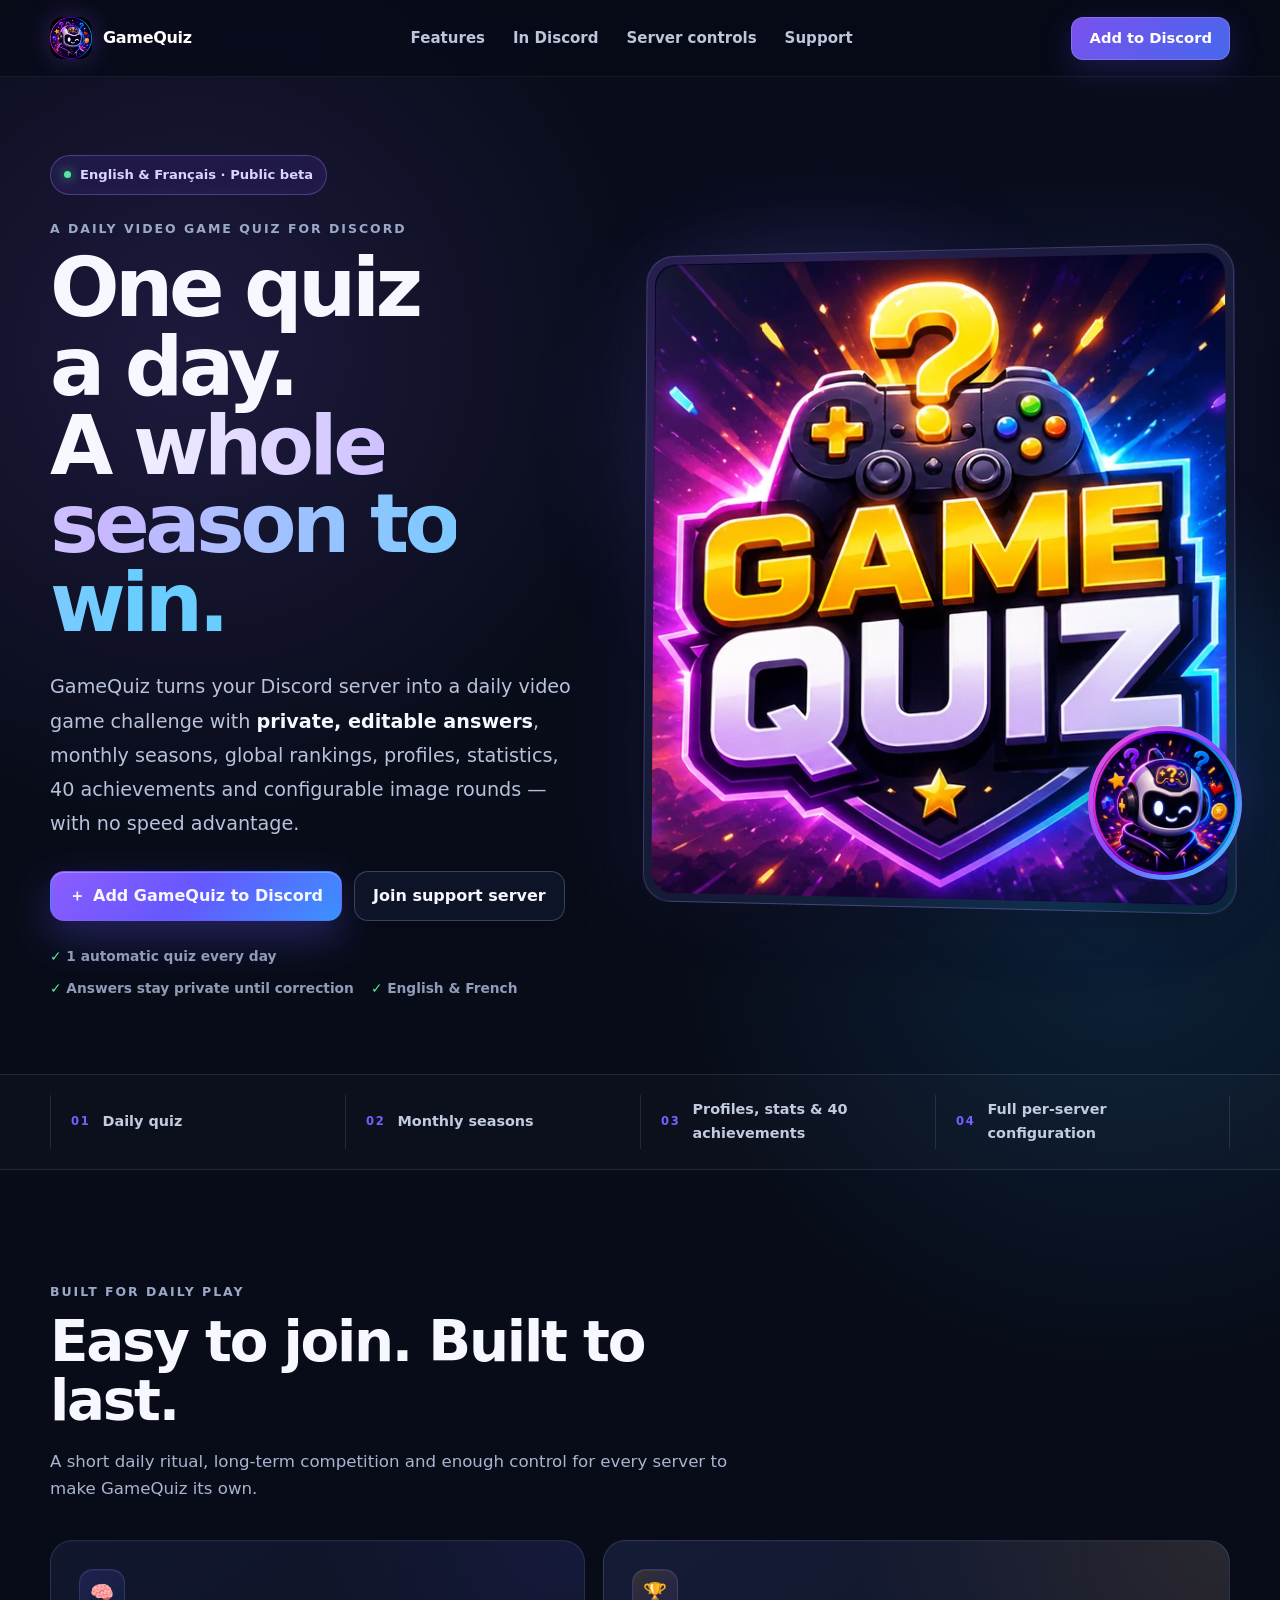
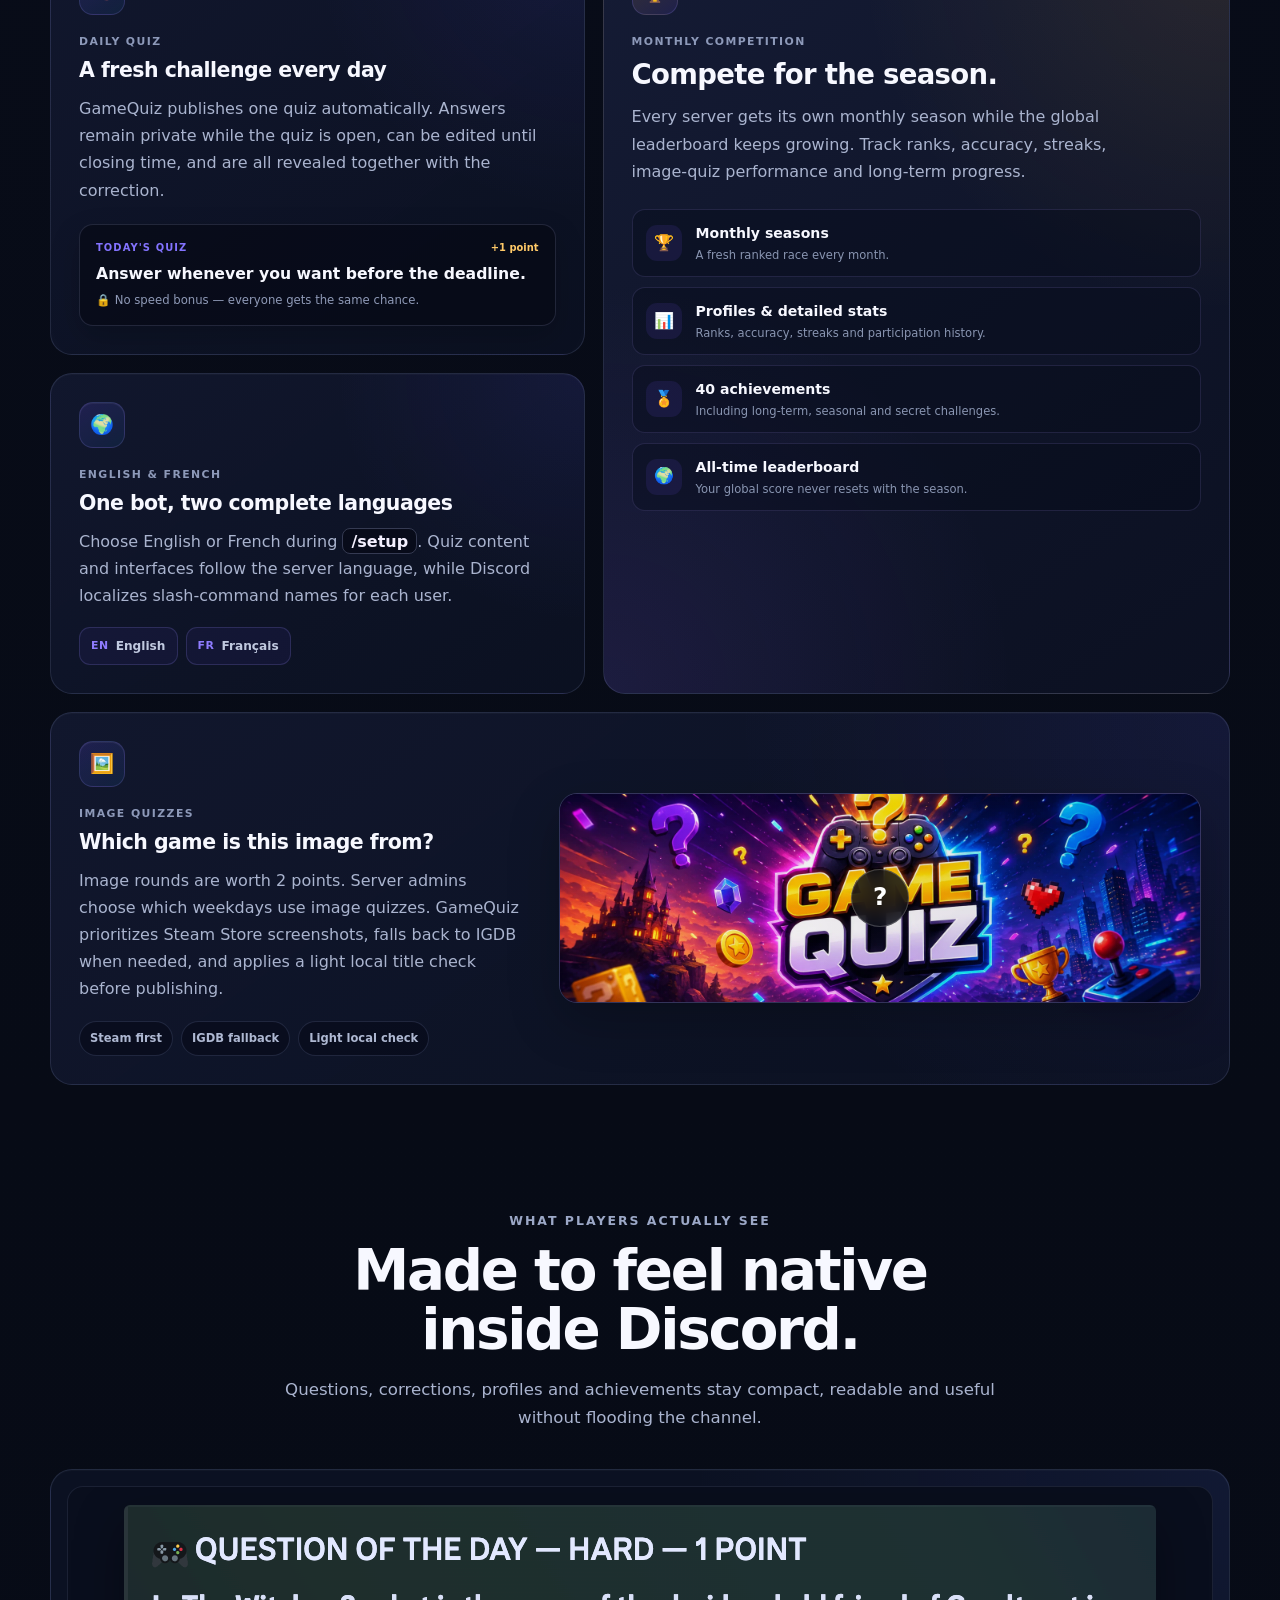
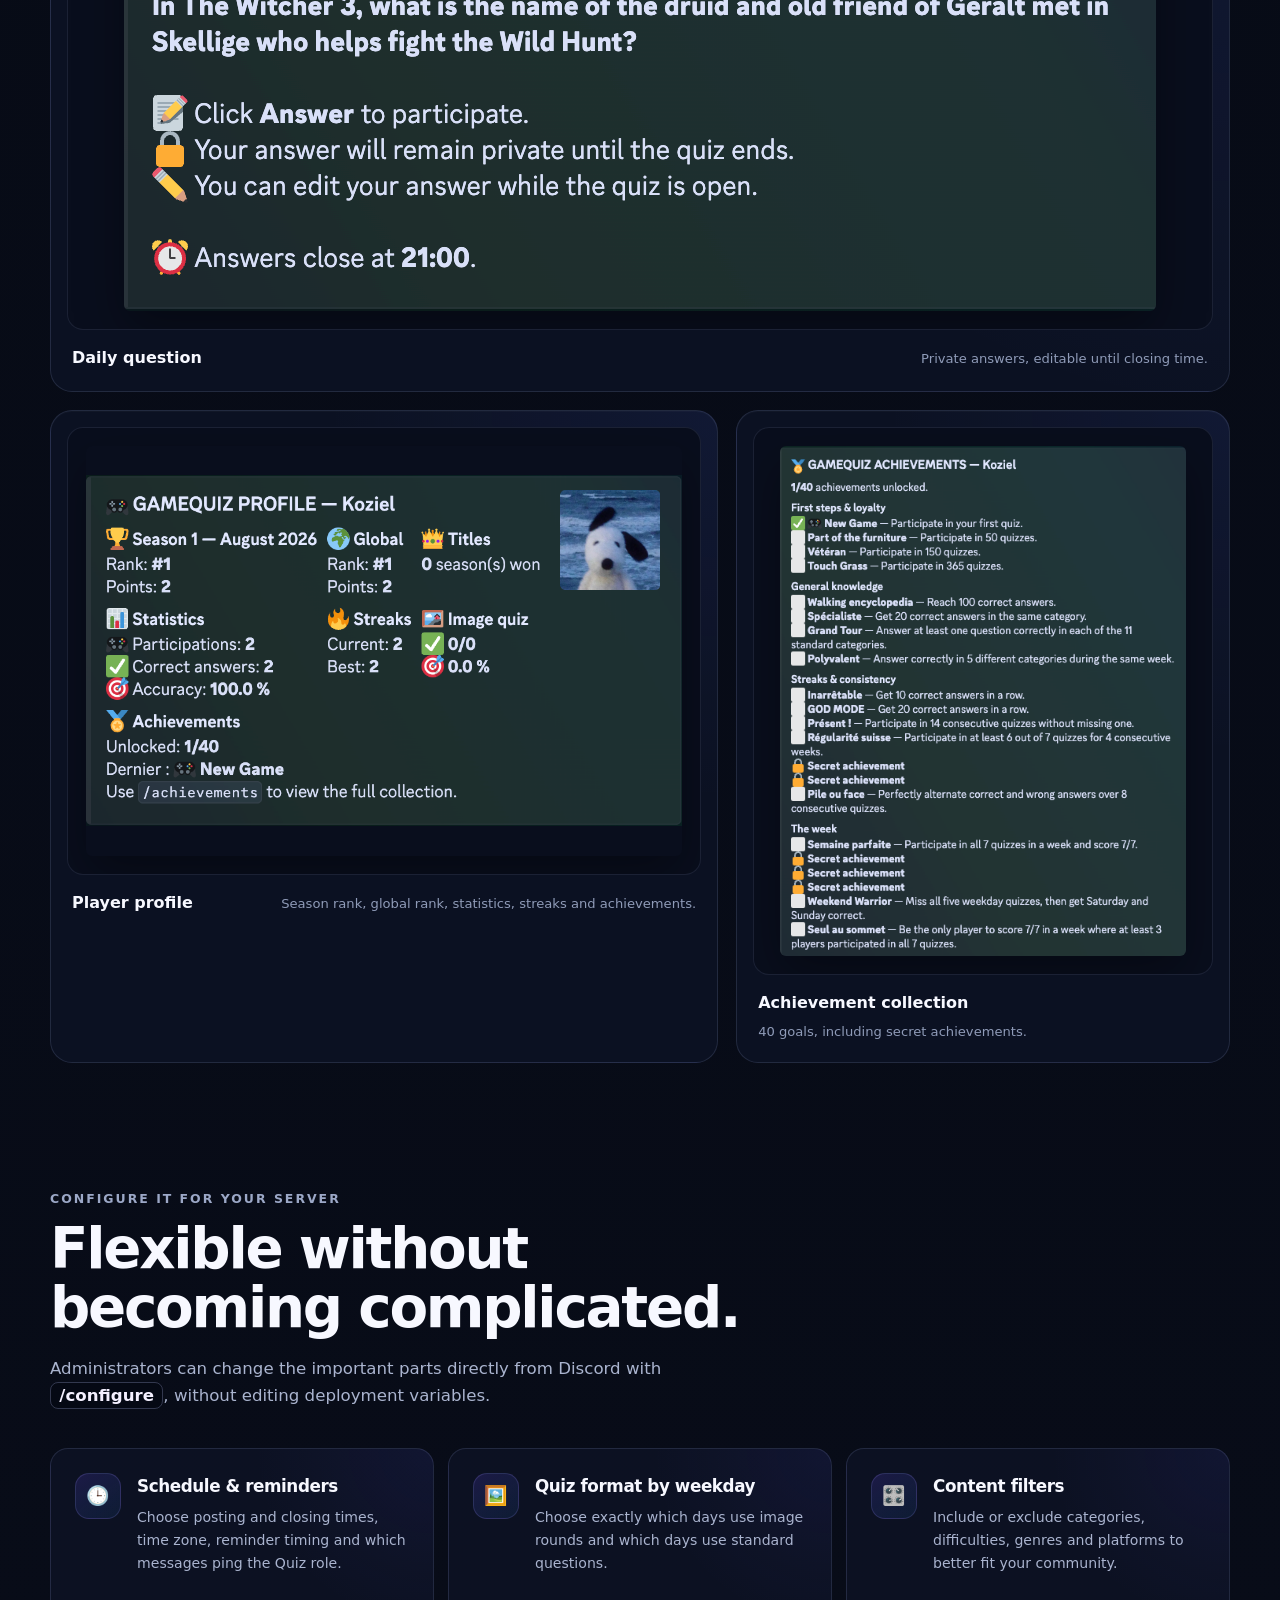
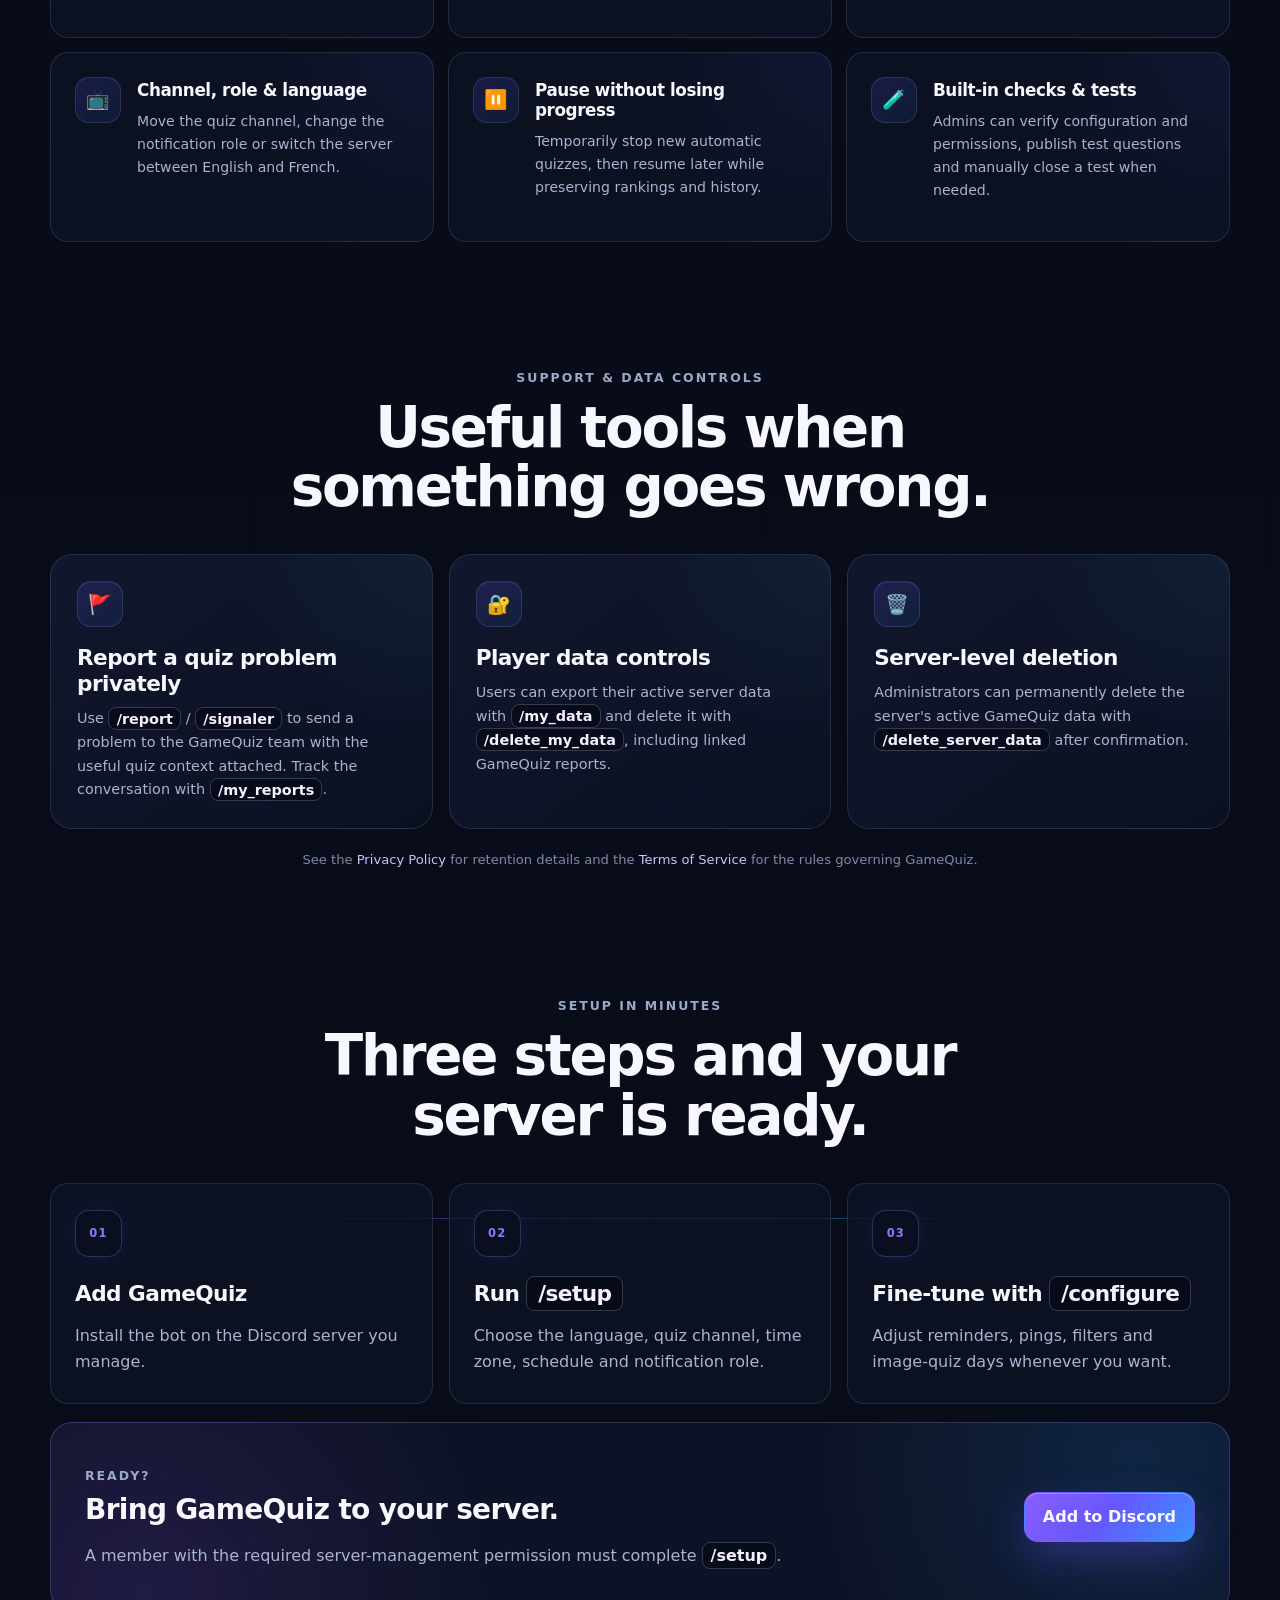
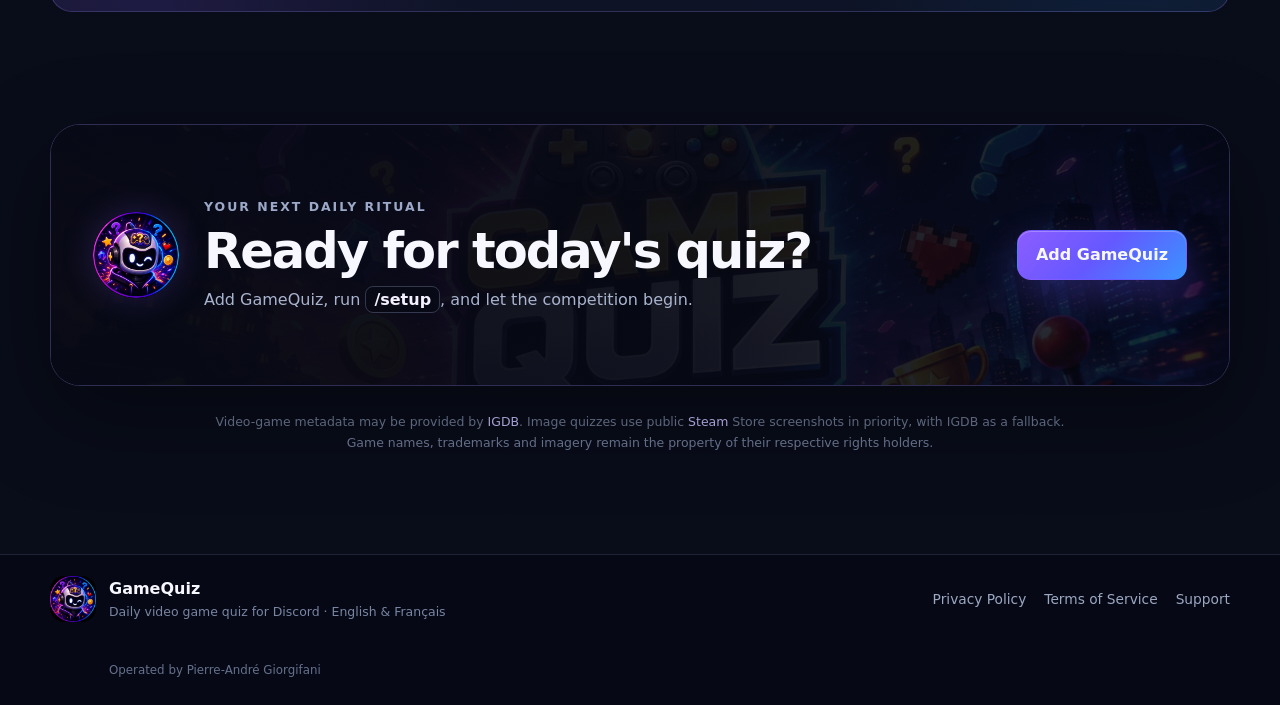
==== commit 0bd051a5: "Add files via upload" ====
--- a/index.html
+++ b/index.html
@@ -5,21 +5,21 @@
   <meta name="viewport" content="width=device-width, initial-scale=1">
   <meta name="theme-color" content="#0b1020">
   <title>GameQuiz — Daily Video Game Quiz for Discord</title>
-  <meta name="description" content="GameQuiz is the daily video game quiz for Discord: private answers, monthly seasons, rankings, profiles, statistics, achievements and image quizzes. English & French.">
+  <meta name="description" content="GameQuiz is a bilingual daily video game quiz bot for Discord with private answers, monthly seasons, profiles, achievements, configurable image rounds, reports and server controls.">
 
   <meta property="og:type" content="website">
   <meta property="og:title" content="GameQuiz — Daily Video Game Quiz for Discord">
-  <meta property="og:description" content="One quiz a day. Private answers. Monthly seasons, rankings, profiles, achievements and image quizzes — in English & French.">
-  <meta property="og:url" content="https://pierreandregiorgifani-create.github.io/gamequiz-site/">
-  <meta property="og:image" content="https://pierreandregiorgifani-create.github.io/gamequiz-site/assets/gamequiz-banner.webp">
+  <meta property="og:description" content="One quiz a day. Private answers. Monthly seasons, profiles, achievements, configurable image rounds and full server controls — in English & French.">
+  <meta property="og:url" content="https://gamequizbot.github.io/gamequiz-site/">
+  <meta property="og:image" content="https://gamequizbot.github.io/gamequiz-site/assets/gamequiz-banner.webp">
   <meta name="twitter:card" content="summary_large_image">
   <meta name="twitter:title" content="GameQuiz — Daily Video Game Quiz for Discord">
   <meta name="twitter:description" content="One quiz a day. Private answers. Monthly competition. English & French.">
-  <meta name="twitter:image" content="https://pierreandregiorgifani-create.github.io/gamequiz-site/assets/gamequiz-banner.webp">
+  <meta name="twitter:image" content="https://gamequizbot.github.io/gamequiz-site/assets/gamequiz-banner.webp">
 
   <link rel="icon" href="assets/gamequiz-avatar.webp" type="image/webp">
   <link rel="preload" href="assets/gamequiz-banner.webp" as="image" type="image/webp">
-  <link rel="stylesheet" href="style.css?v=4">
+  <link rel="stylesheet" href="style.css?v=6">
 </head>
 <body class="home-page">
   <a class="skip-link" href="#main-content">Skip to content</a>
@@ -33,9 +33,8 @@
 
       <nav class="site-nav" aria-label="Primary navigation">
         <a href="#features">Features</a>
-        <a href="#how-it-works">How it works</a>
-        <a href="privacy.html">Privacy</a>
-        <a href="terms.html">Terms</a>
+        <a href="#discord-preview">In Discord</a>
+        <a href="#server-controls">Server controls</a>
         <a href="support.html">Support</a>
       </nav>
 
@@ -48,12 +47,12 @@
       <div class="hero-copy">
         <span class="language-pill static-pill">
           <span class="status-dot" aria-hidden="true"></span>
-          English & Français
+          English & Français · Public beta
         </span>
 
         <p class="eyebrow">A DAILY VIDEO GAME QUIZ FOR DISCORD</p>
         <h1 id="hero-title">One quiz a day.<br><span>A whole season to win.</span></h1>
-        <p class="hero-lead">GameQuiz turns your Discord server into a daily video game challenge with <strong>private answers</strong>, monthly seasons, ranked leaderboards, profiles, statistics, achievements and image quizzes.</p>
+        <p class="hero-lead">GameQuiz turns your Discord server into a daily video game challenge with <strong>private, editable answers</strong>, monthly seasons, global rankings, profiles, statistics, 40 achievements and configurable image rounds — with no speed advantage.</p>
 
         <div class="hero-actions">
           <a class="btn primary" href="https://discord.com/oauth2/authorize?client_id=1542211007458451649">
@@ -63,8 +62,8 @@
         </div>
 
         <div class="hero-points" aria-label="GameQuiz highlights">
-          <span>✓ 1 quiz every day</span>
-          <span>✓ Private answers</span>
+          <span>✓ 1 automatic quiz every day</span>
+          <span>✓ Answers stay private until correction</span>
           <span>✓ English & French</span>
         </div>
       </div>
@@ -86,32 +85,32 @@
       <div class="shell proof-grid">
         <div><strong>01</strong><span>Daily quiz</span></div>
         <div><strong>02</strong><span>Monthly seasons</span></div>
-        <div><strong>03</strong><span>Profiles, stats & achievements</span></div>
-        <div><strong>04</strong><span>Image quizzes</span></div>
+        <div><strong>03</strong><span>Profiles, stats & 40 achievements</span></div>
+        <div><strong>04</strong><span>Full per-server configuration</span></div>
       </div>
     </section>
 
     <section id="features" class="section shell">
       <div class="section-heading">
         <p class="eyebrow">BUILT FOR DAILY PLAY</p>
-        <h2>Simple to join. Worth coming back to.</h2>
-        <p>A quick daily quiz, monthly competition, personal progress and special image rounds — without turning the server into clutter.</p>
+        <h2>Easy to join. Built to last.</h2>
+        <p>A short daily ritual, long-term competition and enough control for every server to make GameQuiz its own.</p>
       </div>
 
       <div class="feature-grid">
         <article class="feature-card daily-card">
           <div class="feature-icon" aria-hidden="true">🧠</div>
           <p class="feature-kicker">DAILY QUIZ</p>
-          <h3>A fresh quiz every day</h3>
-          <p>GameQuiz publishes one quiz automatically each day. Answers stay private while the quiz is open, then the correction and results are revealed together.</p>
+          <h3>A fresh challenge every day</h3>
+          <p>GameQuiz publishes one quiz automatically. Answers remain private while the quiz is open, can be edited until closing time, and are all revealed together with the correction.</p>
 
           <div class="daily-preview" aria-label="Example daily quiz">
             <div class="daily-preview-top">
               <span>TODAY'S QUIZ</span>
               <span class="daily-preview-points">+1 point</span>
             </div>
-            <strong>Which game is it?</strong>
-            <small>🔒 Answers stay private until the correction</small>
+            <strong>Answer whenever you want before the deadline.</strong>
+            <small>🔒 No speed bonus — everyone gets the same chance.</small>
           </div>
         </article>
 
@@ -119,7 +118,7 @@
           <div class="feature-icon" aria-hidden="true">🏆</div>
           <p class="feature-kicker">MONTHLY COMPETITION</p>
           <h3>Compete for the season.</h3>
-          <p>Every month starts a new ranked season. Climb the seasonal leaderboard, keep building your all-time score and compare your progress with the rest of the server.</p>
+          <p>Every server gets its own monthly season while the global leaderboard keeps growing. Track ranks, accuracy, streaks, image-quiz performance and long-term progress.</p>
 
           <div class="competition-panel" aria-label="Competition features">
             <div class="competition-row">
@@ -128,15 +127,15 @@
             </div>
             <div class="competition-row">
               <span class="competition-symbol">📊</span>
-              <div><strong>Profiles & detailed stats</strong><small>Ranks, accuracy, streaks and long-term progress.</small></div>
+              <div><strong>Profiles & detailed stats</strong><small>Ranks, accuracy, streaks and participation history.</small></div>
             </div>
             <div class="competition-row">
               <span class="competition-symbol">🏅</span>
-              <div><strong>Achievements</strong><small>Unlock trophies, including secret achievements.</small></div>
+              <div><strong>40 achievements</strong><small>Including long-term, seasonal and secret challenges.</small></div>
             </div>
             <div class="competition-row">
               <span class="competition-symbol">🌍</span>
-              <div><strong>All-time leaderboard</strong><small>Your global score keeps growing across seasons.</small></div>
+              <div><strong>All-time leaderboard</strong><small>Your global score never resets with the season.</small></div>
             </div>
           </div>
         </article>
@@ -144,8 +143,8 @@
         <article class="feature-card language-card">
           <div class="feature-icon" aria-hidden="true">🌍</div>
           <p class="feature-kicker">ENGLISH & FRENCH</p>
-          <h3>One bot, two languages</h3>
-          <p>Choose English or French during <code>/setup</code>. GameQuiz adapts the server content while Discord localizes slash-command names for each user.</p>
+          <h3>One bot, two complete languages</h3>
+          <p>Choose English or French during <code>/setup</code>. Quiz content and interfaces follow the server language, while Discord localizes slash-command names for each user.</p>
           <div class="language-options" aria-hidden="true">
             <span><b>EN</b> English</span>
             <span><b>FR</b> Français</span>
@@ -156,8 +155,11 @@
           <div class="feature-copy">
             <div class="feature-icon" aria-hidden="true">🖼️</div>
             <p class="feature-kicker">IMAGE QUIZZES</p>
-            <h3>Recognise the game from the image</h3>
-            <p>On Wednesdays and Sundays, the daily challenge becomes an image quiz worth 2 points. Identify the game and submit its title before the correction.</p>
+            <h3>Which game is this image from?</h3>
+            <p>Image rounds are worth 2 points. Server admins choose which weekdays use image quizzes. GameQuiz prioritizes Steam Store screenshots, falls back to IGDB when needed, and applies a light local title check before publishing.</p>
+            <div class="source-pills" aria-label="Image quiz sources">
+              <span>Steam first</span><span>IGDB fallback</span><span>Light local check</span>
+            </div>
           </div>
           <div class="image-quiz-preview" aria-hidden="true">
             <img src="assets/gamequiz-banner.webp" alt="" width="1600" height="640" loading="lazy">
@@ -165,6 +167,71 @@
           </div>
         </article>
       </div>
+    </section>
+
+    <section id="discord-preview" class="section shell showcase-section">
+      <div class="section-heading centered">
+        <p class="eyebrow">WHAT PLAYERS ACTUALLY SEE</p>
+        <h2>Made to feel native inside Discord.</h2>
+        <p>Questions, corrections, profiles and achievements stay compact, readable and useful without flooding the channel.</p>
+      </div>
+
+      <div class="showcase-grid">
+        <figure class="showcase-card showcase-wide">
+          <div class="showcase-frame"><img src="qustion-classic-starts.png" alt="Example GameQuiz daily question in Discord" width="1032" height="406" loading="lazy"></div>
+          <figcaption><strong>Daily question</strong><span>Private answers, editable until closing time.</span></figcaption>
+        </figure>
+        <figure class="showcase-card">
+          <div class="showcase-frame"><img src="profile.png" alt="Example GameQuiz player profile in Discord" width="954" height="562" loading="lazy"></div>
+          <figcaption><strong>Player profile</strong><span>Season rank, global rank, statistics, streaks and achievements.</span></figcaption>
+        </figure>
+        <figure class="showcase-card">
+          <div class="showcase-frame showcase-tall"><img src="trophee.png" alt="Example GameQuiz achievements collection in Discord" width="516" height="648" loading="lazy"></div>
+          <figcaption><strong>Achievement collection</strong><span>40 goals, including secret achievements.</span></figcaption>
+        </figure>
+      </div>
+    </section>
+
+    <section id="server-controls" class="section shell controls-section">
+      <div class="section-heading">
+        <p class="eyebrow">CONFIGURE IT FOR YOUR SERVER</p>
+        <h2>Flexible without becoming complicated.</h2>
+        <p>Administrators can change the important parts directly from Discord with <code>/configure</code>, without editing deployment variables.</p>
+      </div>
+
+      <div class="control-grid">
+        <article class="control-card"><span>🕒</span><div><h3>Schedule & reminders</h3><p>Choose posting and closing times, time zone, reminder timing and which messages ping the Quiz role.</p></div></article>
+        <article class="control-card"><span>🖼️</span><div><h3>Quiz format by weekday</h3><p>Choose exactly which days use image rounds and which days use standard questions.</p></div></article>
+        <article class="control-card"><span>🎛️</span><div><h3>Content filters</h3><p>Include or exclude categories, difficulties, genres and platforms to better fit your community.</p></div></article>
+        <article class="control-card"><span>📺</span><div><h3>Channel, role & language</h3><p>Move the quiz channel, change the notification role or switch the server between English and French.</p></div></article>
+        <article class="control-card"><span>⏸️</span><div><h3>Pause without losing progress</h3><p>Temporarily stop new automatic quizzes, then resume later while preserving rankings and history.</p></div></article>
+        <article class="control-card"><span>🧪</span><div><h3>Built-in checks & tests</h3><p>Admins can verify configuration and permissions, publish test questions and manually close a test when needed.</p></div></article>
+      </div>
+    </section>
+
+    <section class="section shell trust-section">
+      <div class="section-heading centered">
+        <p class="eyebrow">SUPPORT & DATA CONTROLS</p>
+        <h2>Useful tools when something goes wrong.</h2>
+      </div>
+      <div class="trust-grid">
+        <article class="trust-card">
+          <div class="feature-icon" aria-hidden="true">🚩</div>
+          <h3>Report a quiz problem privately</h3>
+          <p>Use <code>/report</code> / <code>/signaler</code> to send a problem to the GameQuiz team with the useful quiz context attached. Track the conversation with <code>/my_reports</code>.</p>
+        </article>
+        <article class="trust-card">
+          <div class="feature-icon" aria-hidden="true">🔐</div>
+          <h3>Player data controls</h3>
+          <p>Users can export their active server data with <code>/my_data</code> and delete it with <code>/delete_my_data</code>, including linked GameQuiz reports.</p>
+        </article>
+        <article class="trust-card">
+          <div class="feature-icon" aria-hidden="true">🗑️</div>
+          <h3>Server-level deletion</h3>
+          <p>Administrators can permanently delete the server's active GameQuiz data with <code>/delete_server_data</code> after confirmation.</p>
+        </article>
+      </div>
+      <p class="trust-note">See the <a href="privacy.html">Privacy Policy</a> for retention details and the <a href="terms.html">Terms of Service</a> for the rules governing GameQuiz.</p>
     </section>
 
     <section id="how-it-works" class="section shell steps-section">
@@ -182,12 +249,12 @@
         <article class="step-card">
           <span class="step-number">02</span>
           <h3>Run <code>/setup</code></h3>
-          <p>Choose the language, quiz channel, schedule and other server settings.</p>
+          <p>Choose the language, quiz channel, time zone, schedule and notification role.</p>
         </article>
         <article class="step-card">
           <span class="step-number">03</span>
-          <h3>Play every day</h3>
-          <p>GameQuiz publishes the quiz automatically and keeps track of the competition.</p>
+          <h3>Fine-tune with <code>/configure</code></h3>
+          <p>Adjust reminders, pings, filters and image-quiz days whenever you want.</p>
         </article>
       </div>
 
@@ -217,7 +284,7 @@
     </section>
 
     <section class="shell attribution" aria-label="Third-party attribution">
-      <p>Video-game information and images used by image quizzes may be provided by <a href="https://www.igdb.com/">IGDB</a>. Game names, trademarks and game imagery remain the property of their respective rights holders.</p>
+      <p>Video-game metadata may be provided by <a href="https://www.igdb.com/">IGDB</a>. Image quizzes use public <a href="https://store.steampowered.com/">Steam</a> Store screenshots in priority, with IGDB as a fallback. Game names, trademarks and imagery remain the property of their respective rights holders.</p>
     </section>
   </main>
 
@@ -225,7 +292,7 @@
     <div class="shell footer-grid">
       <div class="footer-brand">
         <img src="assets/gamequiz-avatar.webp" alt="" width="48" height="48" loading="lazy">
-        <div><strong>GameQuiz</strong><span>Daily video game quiz for Discord</span></div>
+        <div><strong>GameQuiz</strong><span>Daily video game quiz for Discord · English & Français</span></div>
       </div>
       <div class="footer-links">
         <a href="privacy.html">Privacy Policy</a>
--- a/style.css
+++ b/style.css
@@ -898,3 +898,178 @@
   html { scroll-behavior: auto; }
   *, *::before, *::after { transition-duration: .01ms !important; animation-duration: .01ms !important; animation-iteration-count: 1 !important; }
 }
+
+/* ============================================================
+   GameQuiz site refresh — September 2026
+   Keeps the existing visual language while adding sections for
+   current public-bot features and real Discord previews.
+   ============================================================ */
+
+.source-pills {
+  display: flex;
+  flex-wrap: wrap;
+  gap: 8px;
+  margin-top: 18px;
+}
+.source-pills span {
+  padding: 7px 10px;
+  border: 1px solid rgba(139, 154, 211, .18);
+  border-radius: 999px;
+  background: rgba(7, 11, 25, .62);
+  color: #aeb8d2;
+  font-size: .72rem;
+  font-weight: 750;
+}
+
+.showcase-section { padding-top: 126px; }
+.showcase-grid {
+  display: grid;
+  grid-template-columns: 1.15fr .85fr;
+  gap: 18px;
+  align-items: stretch;
+}
+.showcase-card {
+  margin: 0;
+  min-width: 0;
+  display: flex;
+  flex-direction: column;
+  gap: 15px;
+  padding: 16px;
+  border: 1px solid var(--line);
+  border-radius: var(--radius-lg);
+  background:
+    radial-gradient(circle at 100% 0, rgba(90, 111, 255, .08), transparent 42%),
+    rgba(14, 20, 39, .76);
+  box-shadow: inset 0 1px 0 rgba(255,255,255,.025);
+}
+.showcase-wide { grid-column: 1 / -1; }
+.showcase-frame {
+  min-height: 260px;
+  display: grid;
+  place-items: center;
+  padding: 18px;
+  overflow: hidden;
+  border: 1px solid rgba(156, 169, 217, .12);
+  border-radius: 16px;
+  background: #090e1d;
+}
+.showcase-frame img {
+  width: auto;
+  max-width: 100%;
+  max-height: 410px;
+  object-fit: contain;
+  border-radius: 6px;
+  box-shadow: 0 18px 48px rgba(0,0,0,.34);
+}
+.showcase-tall img { max-height: 510px; }
+.showcase-card figcaption {
+  display: flex;
+  flex-wrap: wrap;
+  align-items: baseline;
+  justify-content: space-between;
+  gap: 5px 18px;
+  padding: 0 5px 3px;
+}
+.showcase-card figcaption strong { font-size: 1rem; }
+.showcase-card figcaption span { color: #8f9bb8; font-size: .82rem; }
+
+.controls-section { padding-top: 126px; }
+.control-grid {
+  display: grid;
+  grid-template-columns: repeat(3, 1fr);
+  gap: 14px;
+}
+.control-card {
+  min-height: 190px;
+  display: grid;
+  grid-template-columns: 46px 1fr;
+  align-content: start;
+  gap: 16px;
+  padding: 24px;
+  border: 1px solid var(--line);
+  border-radius: 18px;
+  background:
+    radial-gradient(circle at 100% 0, rgba(92, 82, 255, .07), transparent 42%),
+    rgba(14, 20, 39, .72);
+}
+.control-card > span {
+  width: 46px;
+  height: 46px;
+  display: grid;
+  place-items: center;
+  border: 1px solid rgba(160, 146, 255, .18);
+  border-radius: 14px;
+  background: linear-gradient(145deg, rgba(113, 82, 255, .17), rgba(30, 159, 255, .08));
+  font-size: 1.18rem;
+}
+.control-card h3 { margin: 3px 0 10px; font-size: 1.05rem; }
+.control-card p { margin: 0; font-size: .88rem; line-height: 1.65; }
+
+.trust-section { padding-top: 126px; }
+.trust-grid {
+  display: grid;
+  grid-template-columns: repeat(3, 1fr);
+  gap: 16px;
+}
+.trust-card {
+  padding: 26px;
+  border: 1px solid var(--line);
+  border-radius: var(--radius-lg);
+  background:
+    radial-gradient(circle at 100% 0, rgba(56, 216, 255, .06), transparent 42%),
+    linear-gradient(145deg, rgba(19, 26, 50, .82), rgba(12, 17, 34, .9));
+}
+.trust-card h3 { margin-bottom: 10px; }
+.trust-card p { margin: 0; font-size: .9rem; }
+.trust-note {
+  max-width: 860px;
+  margin: 20px auto 0;
+  text-align: center;
+  color: #7f8aa6;
+  font-size: .82rem;
+}
+
+body:not(.home-page) .support-grid {
+  grid-template-columns: repeat(2, minmax(0, 1fr));
+  margin-top: 28px;
+}
+body:not(.home-page) .support-grid .card {
+  margin: 0;
+  padding: 24px;
+}
+body:not(.home-page) .support-grid .card h2 {
+  margin: 0 0 12px;
+  padding: 0;
+  border: 0;
+  font-size: 1.28rem;
+}
+body:not(.home-page) .support-grid .card p:last-child { margin-bottom: 0; }
+body:not(.home-page) .support-install-card { grid-column: 1 / -1; }
+
+@media (max-width: 1040px) {
+  .control-grid { grid-template-columns: repeat(2, 1fr); }
+}
+
+@media (max-width: 820px) {
+  .showcase-grid,
+  .trust-grid { grid-template-columns: 1fr; }
+  .showcase-wide { grid-column: auto; }
+  .showcase-frame { min-height: 220px; }
+  .control-grid { grid-template-columns: 1fr; }
+  .control-card { min-height: auto; }
+  body:not(.home-page) .support-grid { grid-template-columns: 1fr; }
+  body:not(.home-page) .support-install-card { grid-column: auto; }
+}
+
+@media (max-width: 620px) {
+  .showcase-section,
+  .controls-section,
+  .trust-section { padding-top: 92px; }
+  .showcase-card { padding: 10px; border-radius: 18px; }
+  .showcase-frame { min-height: 170px; padding: 10px; }
+  .showcase-frame img { max-height: 300px; }
+  .showcase-tall img { max-height: 390px; }
+  .control-card { grid-template-columns: 40px 1fr; padding: 20px; }
+  .control-card > span { width: 40px; height: 40px; border-radius: 12px; }
+  .trust-card { padding: 22px; }
+}
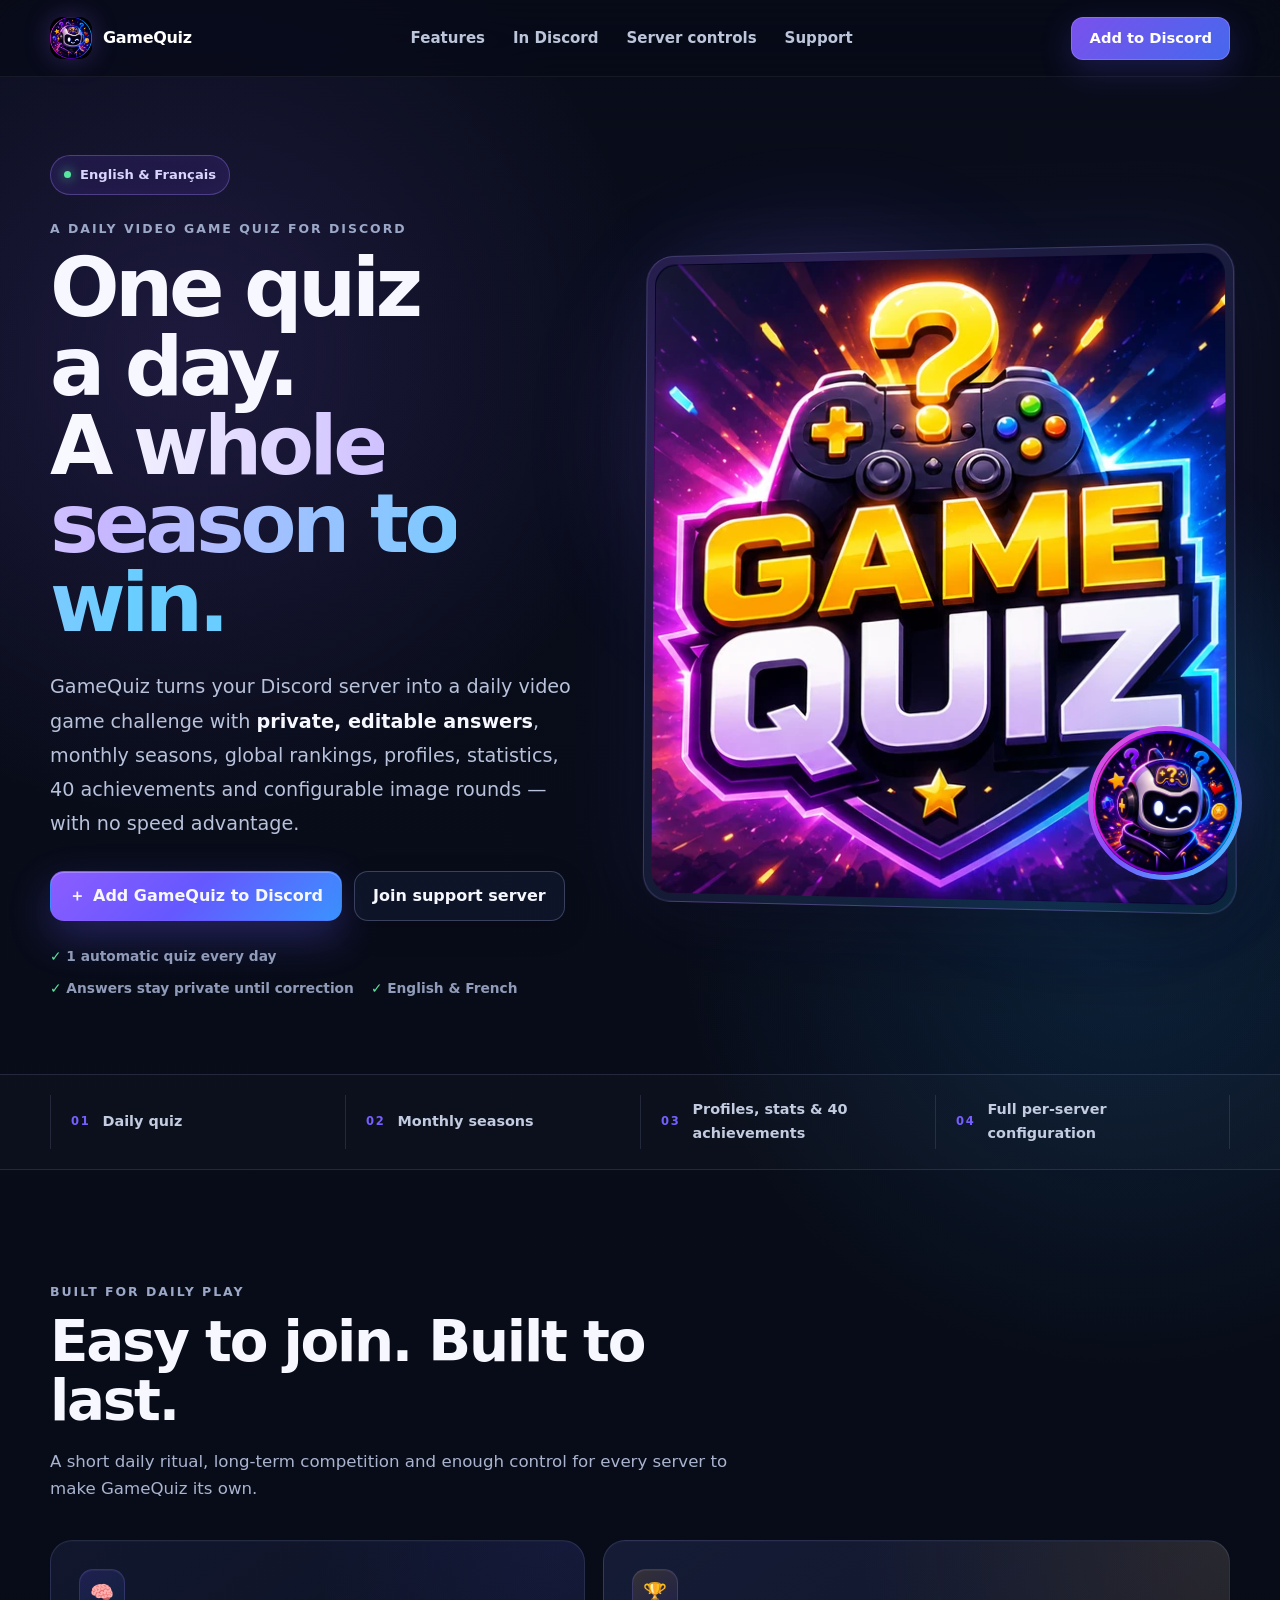
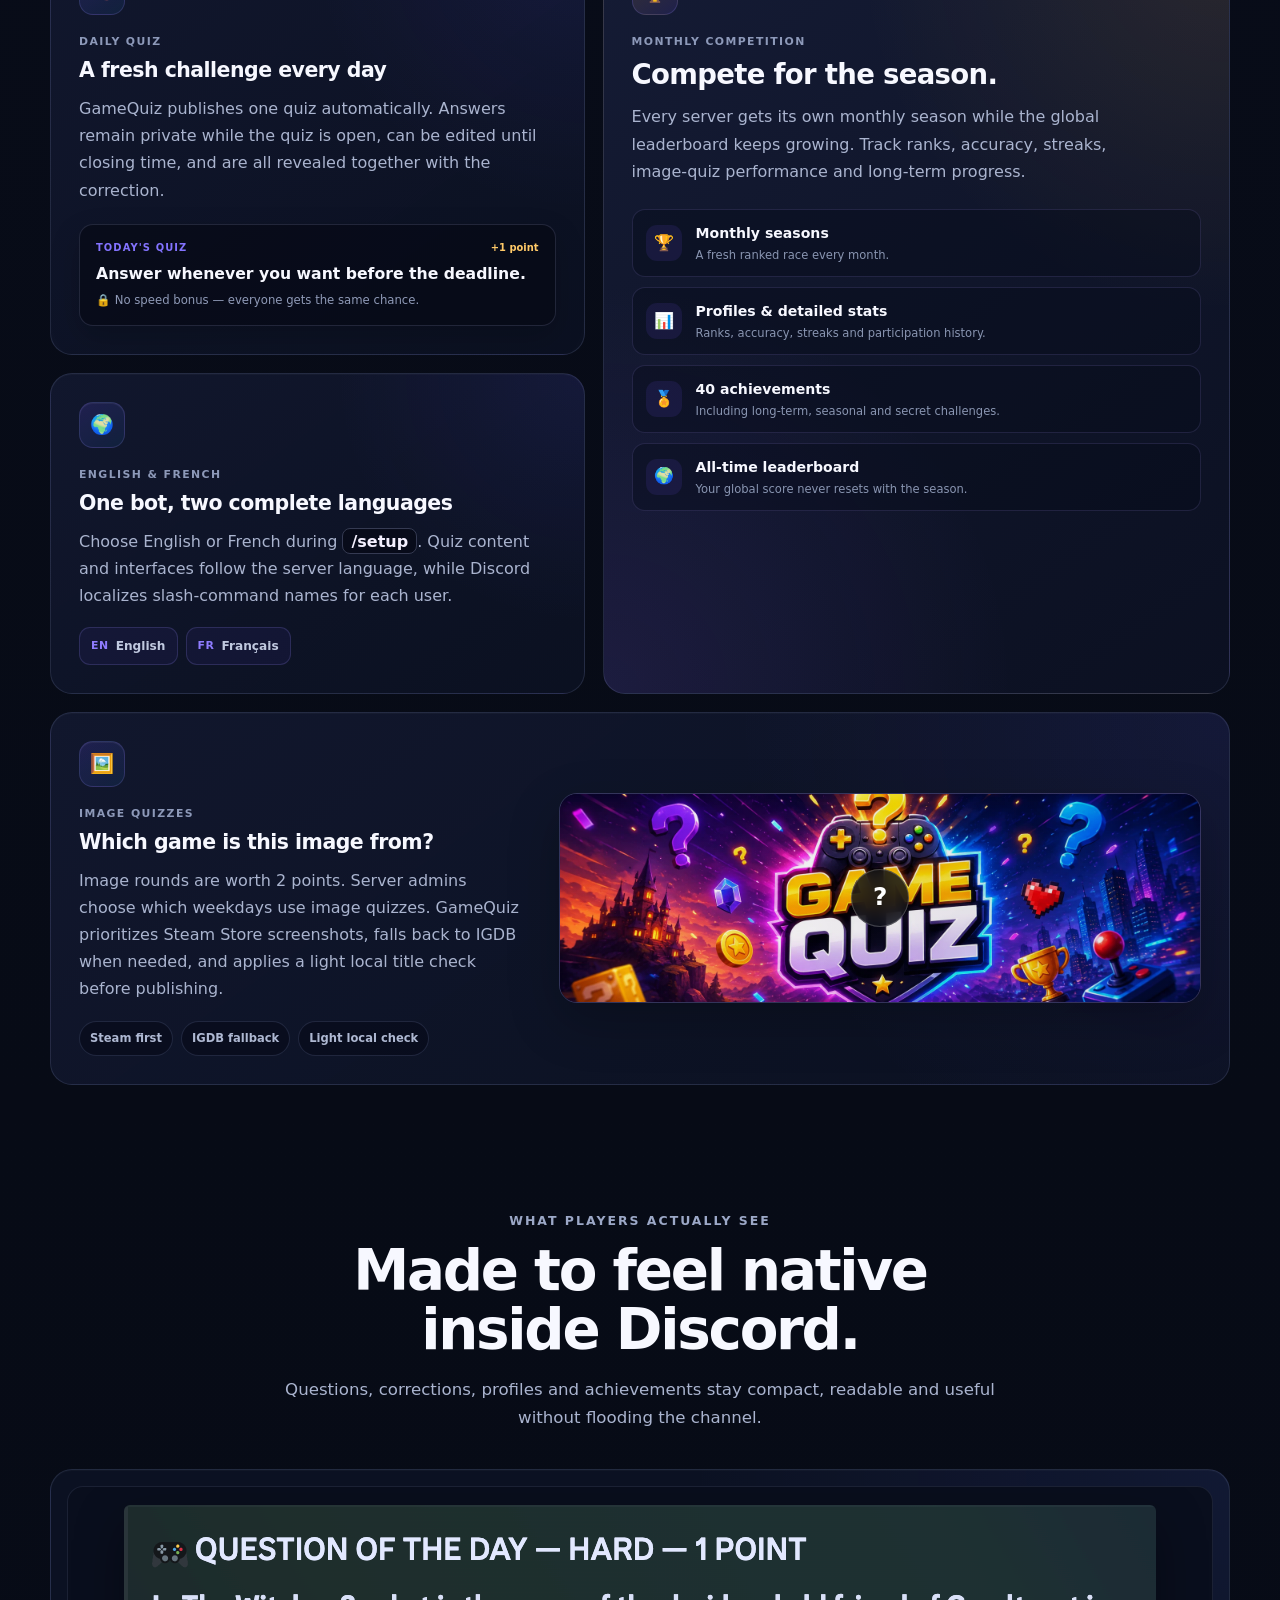
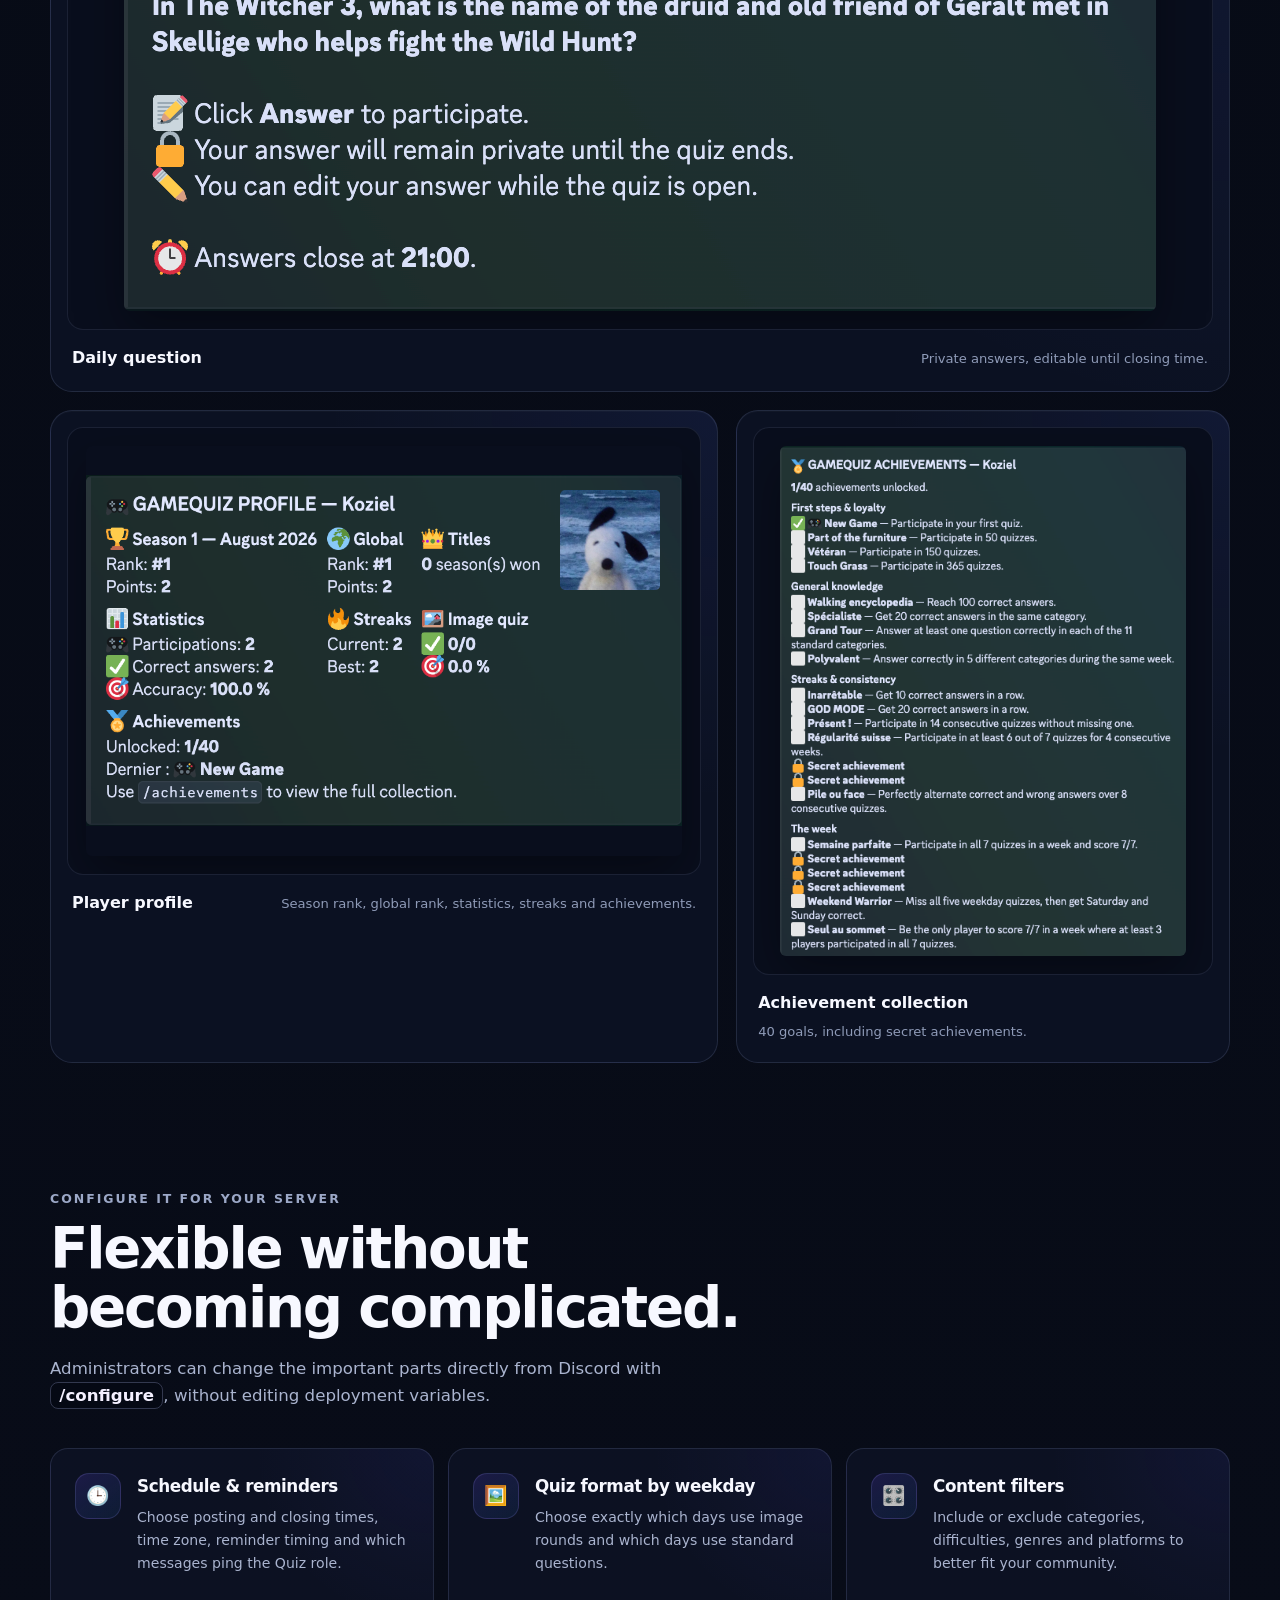
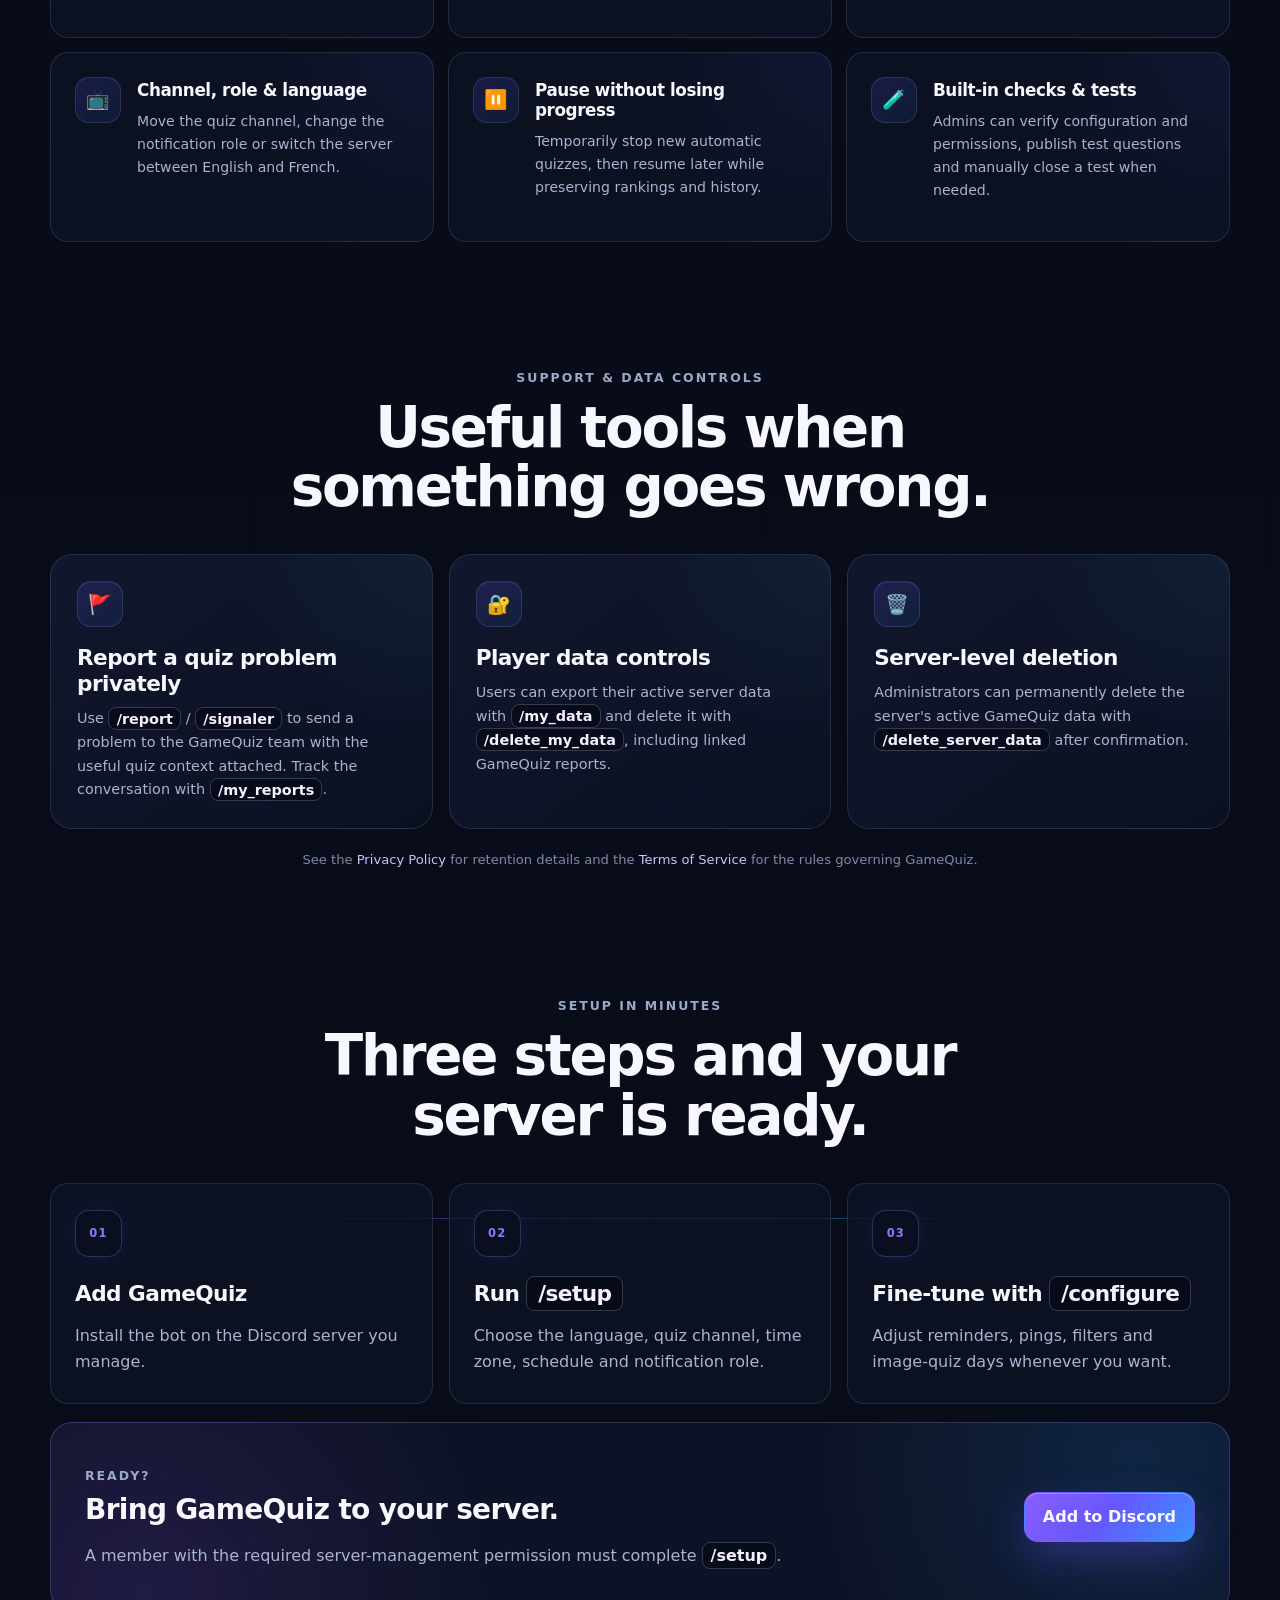
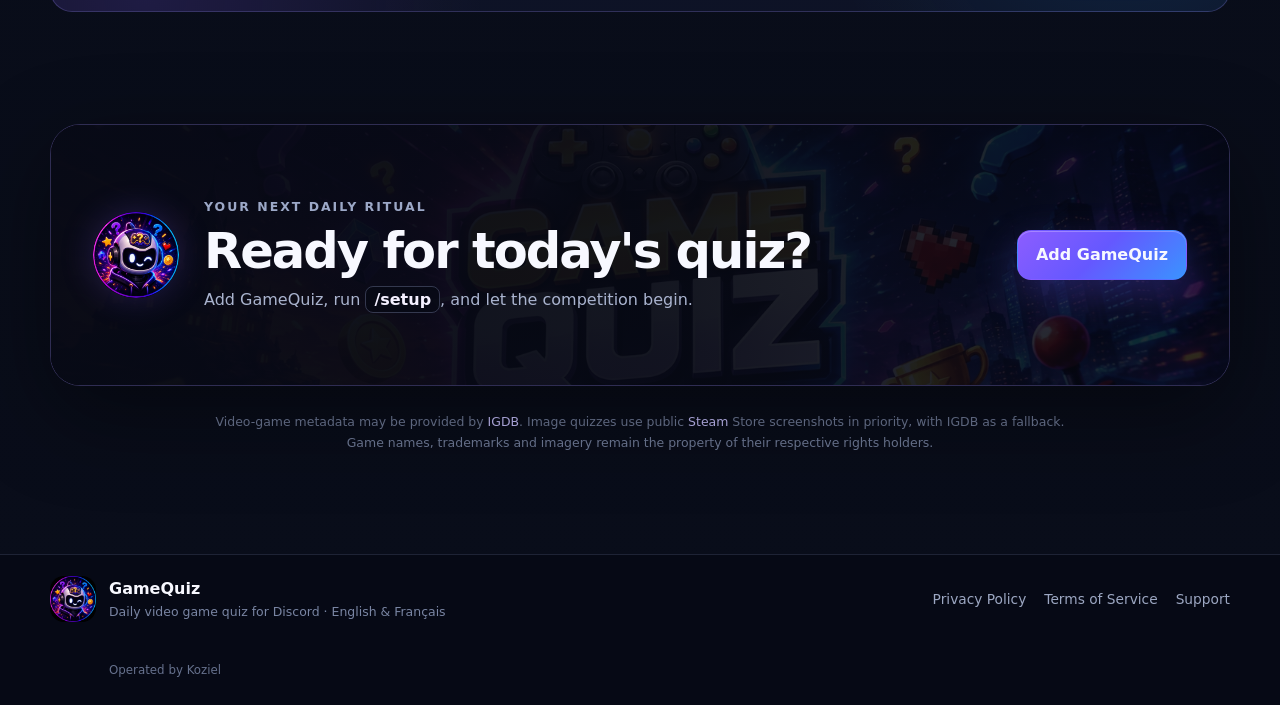
==== commit 7dd08d81: "Update footer operator name and label Updated the footer operator name and removed the 'Public beta'" ====
--- a/index.html
+++ b/index.html
@@ -47,7 +47,7 @@
       <div class="hero-copy">
         <span class="language-pill static-pill">
           <span class="status-dot" aria-hidden="true"></span>
-          English & Français · Public beta
+          English & Français
         </span>
 
         <p class="eyebrow">A DAILY VIDEO GAME QUIZ FOR DISCORD</p>
@@ -299,7 +299,7 @@
         <a href="terms.html">Terms of Service</a>
         <a href="support.html">Support</a>
       </div>
-      <p class="footer-operator">Operated by Pierre-André Giorgifani</p>
+      <p class="footer-operator">Operated by Koziel</p>
     </div>
   </footer>
 </body>
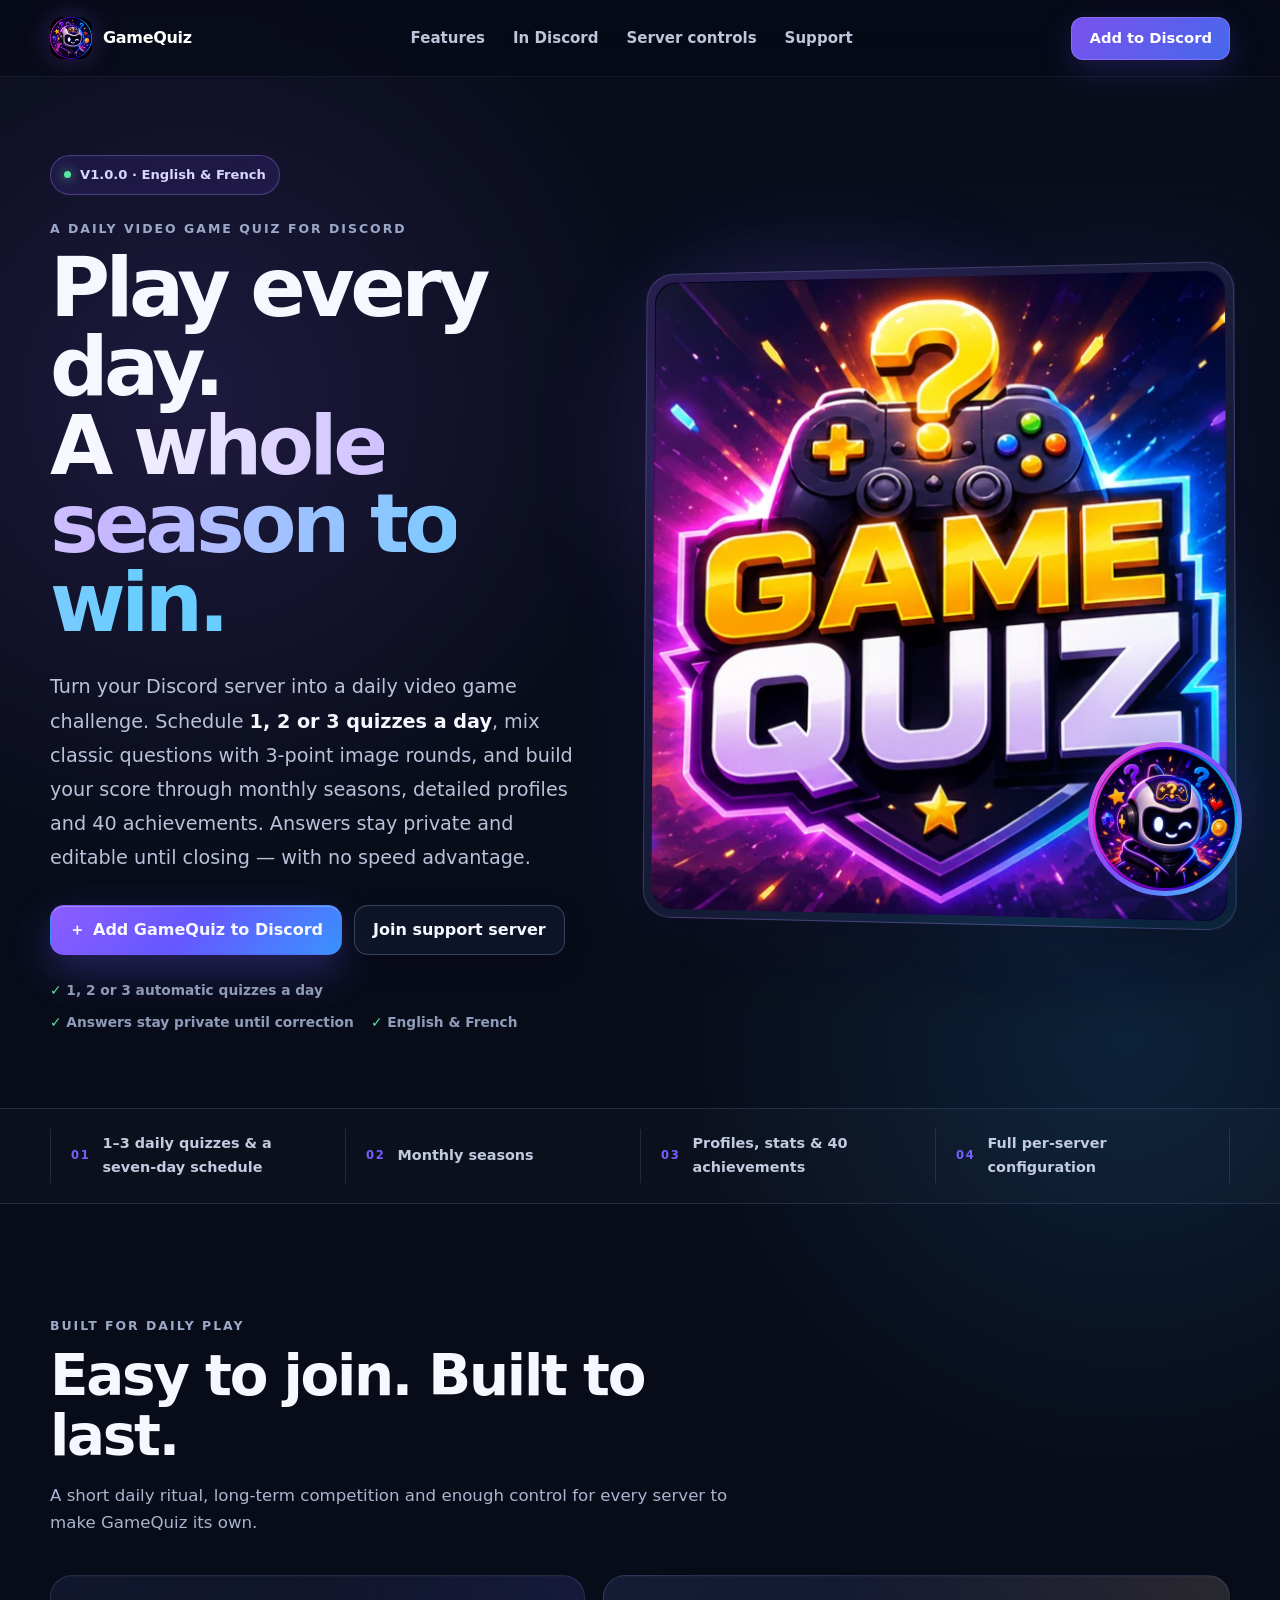
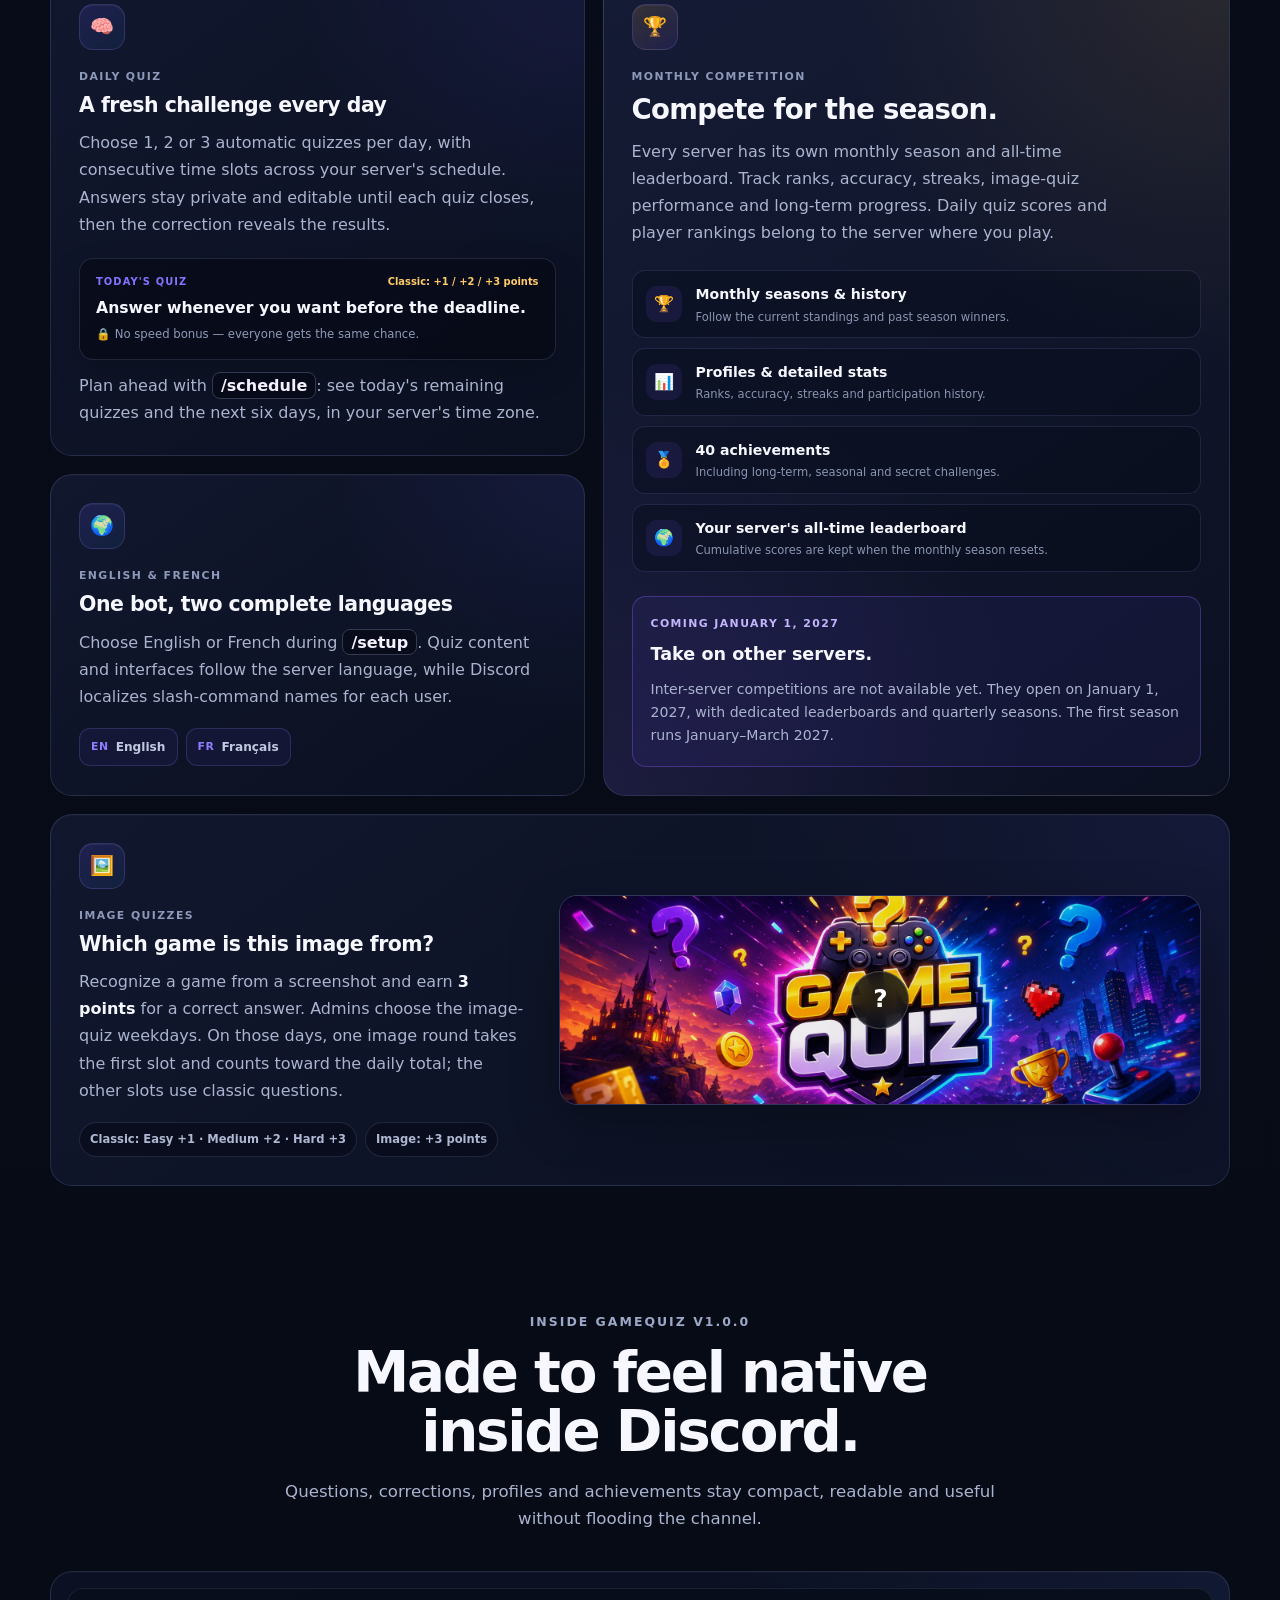
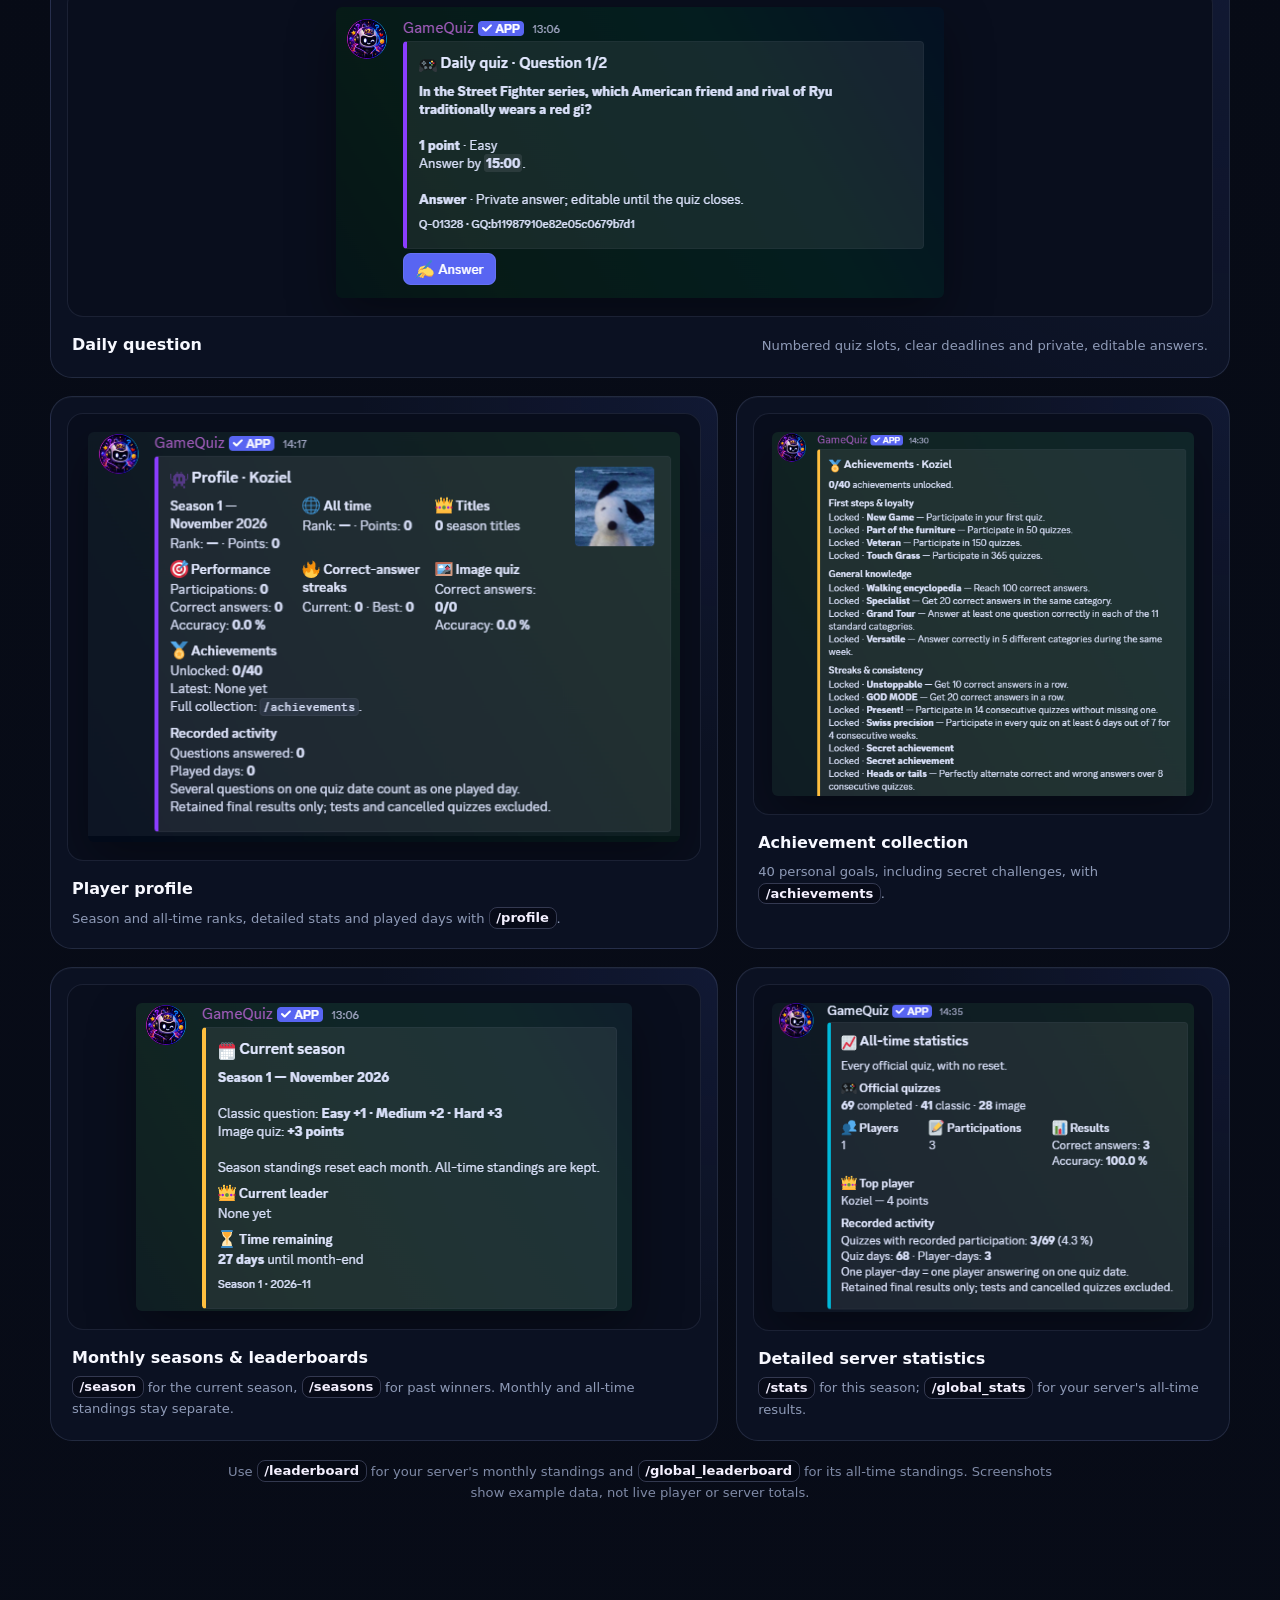
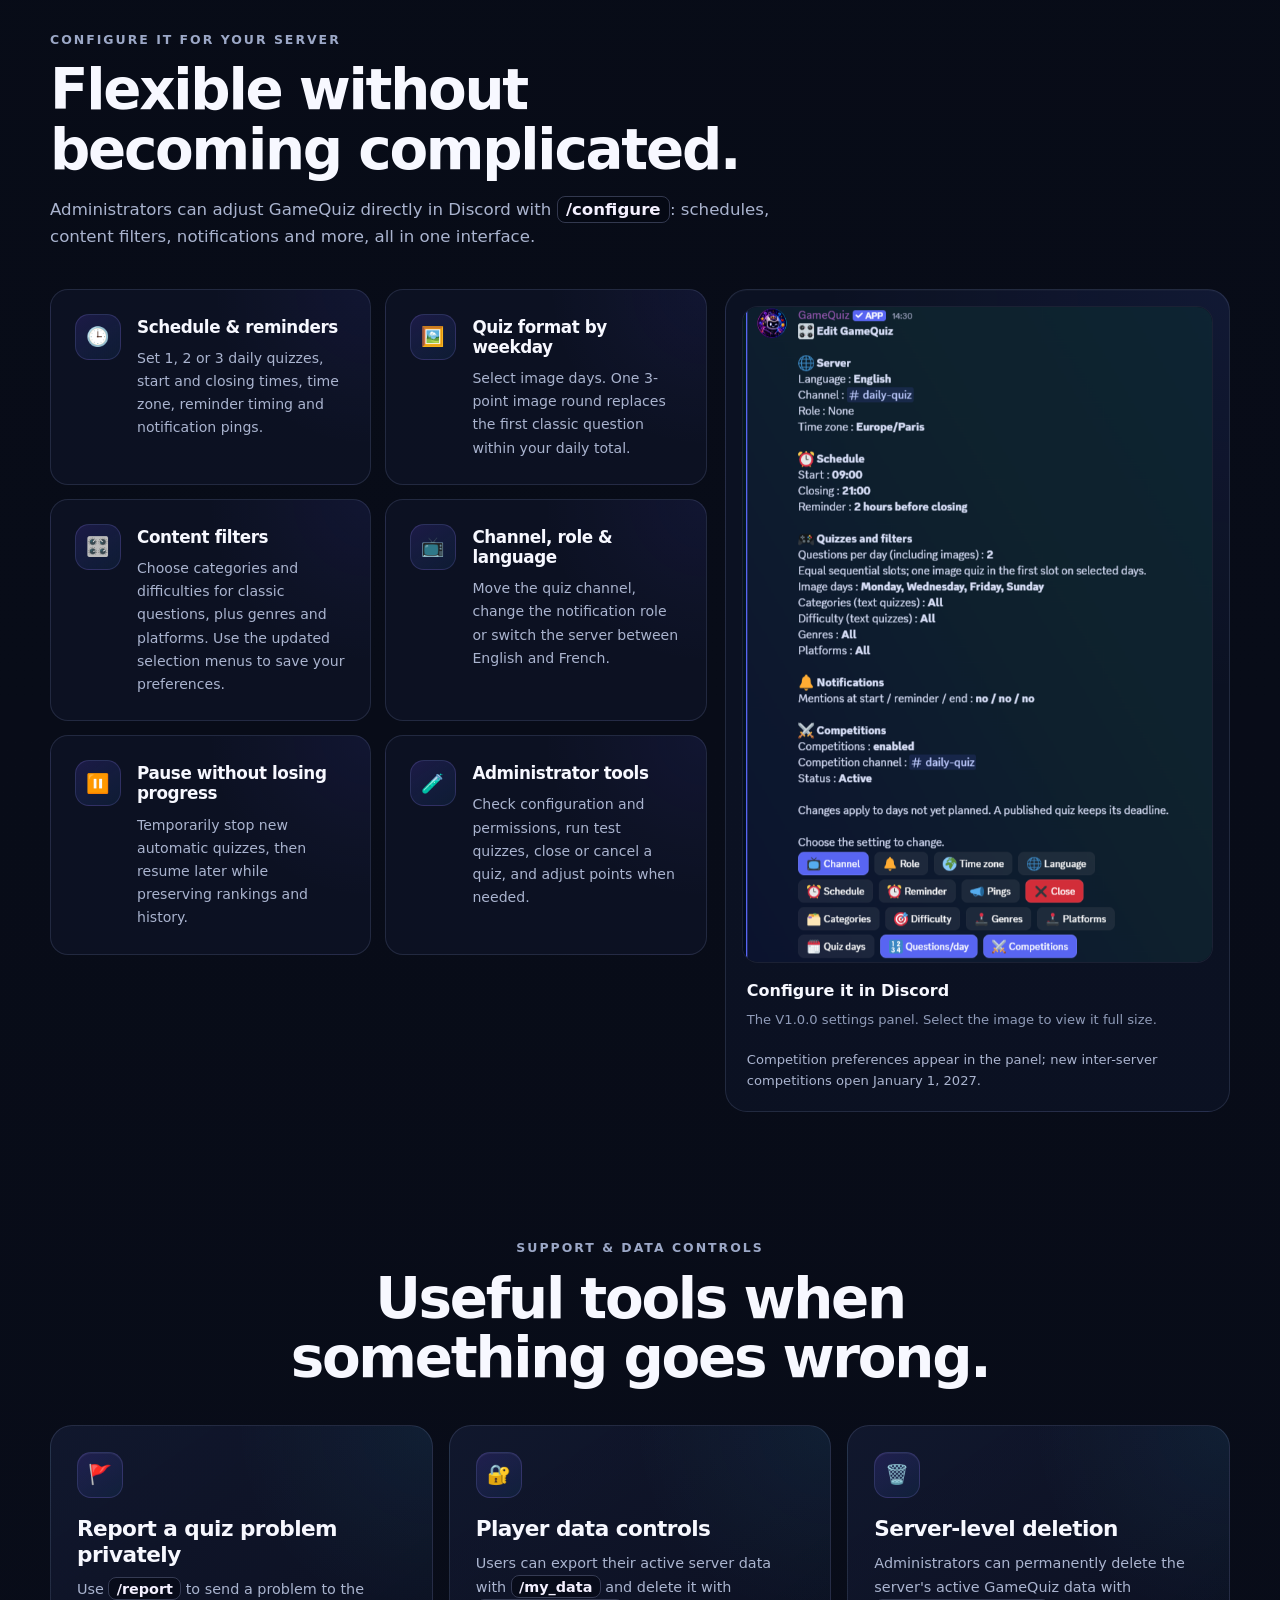
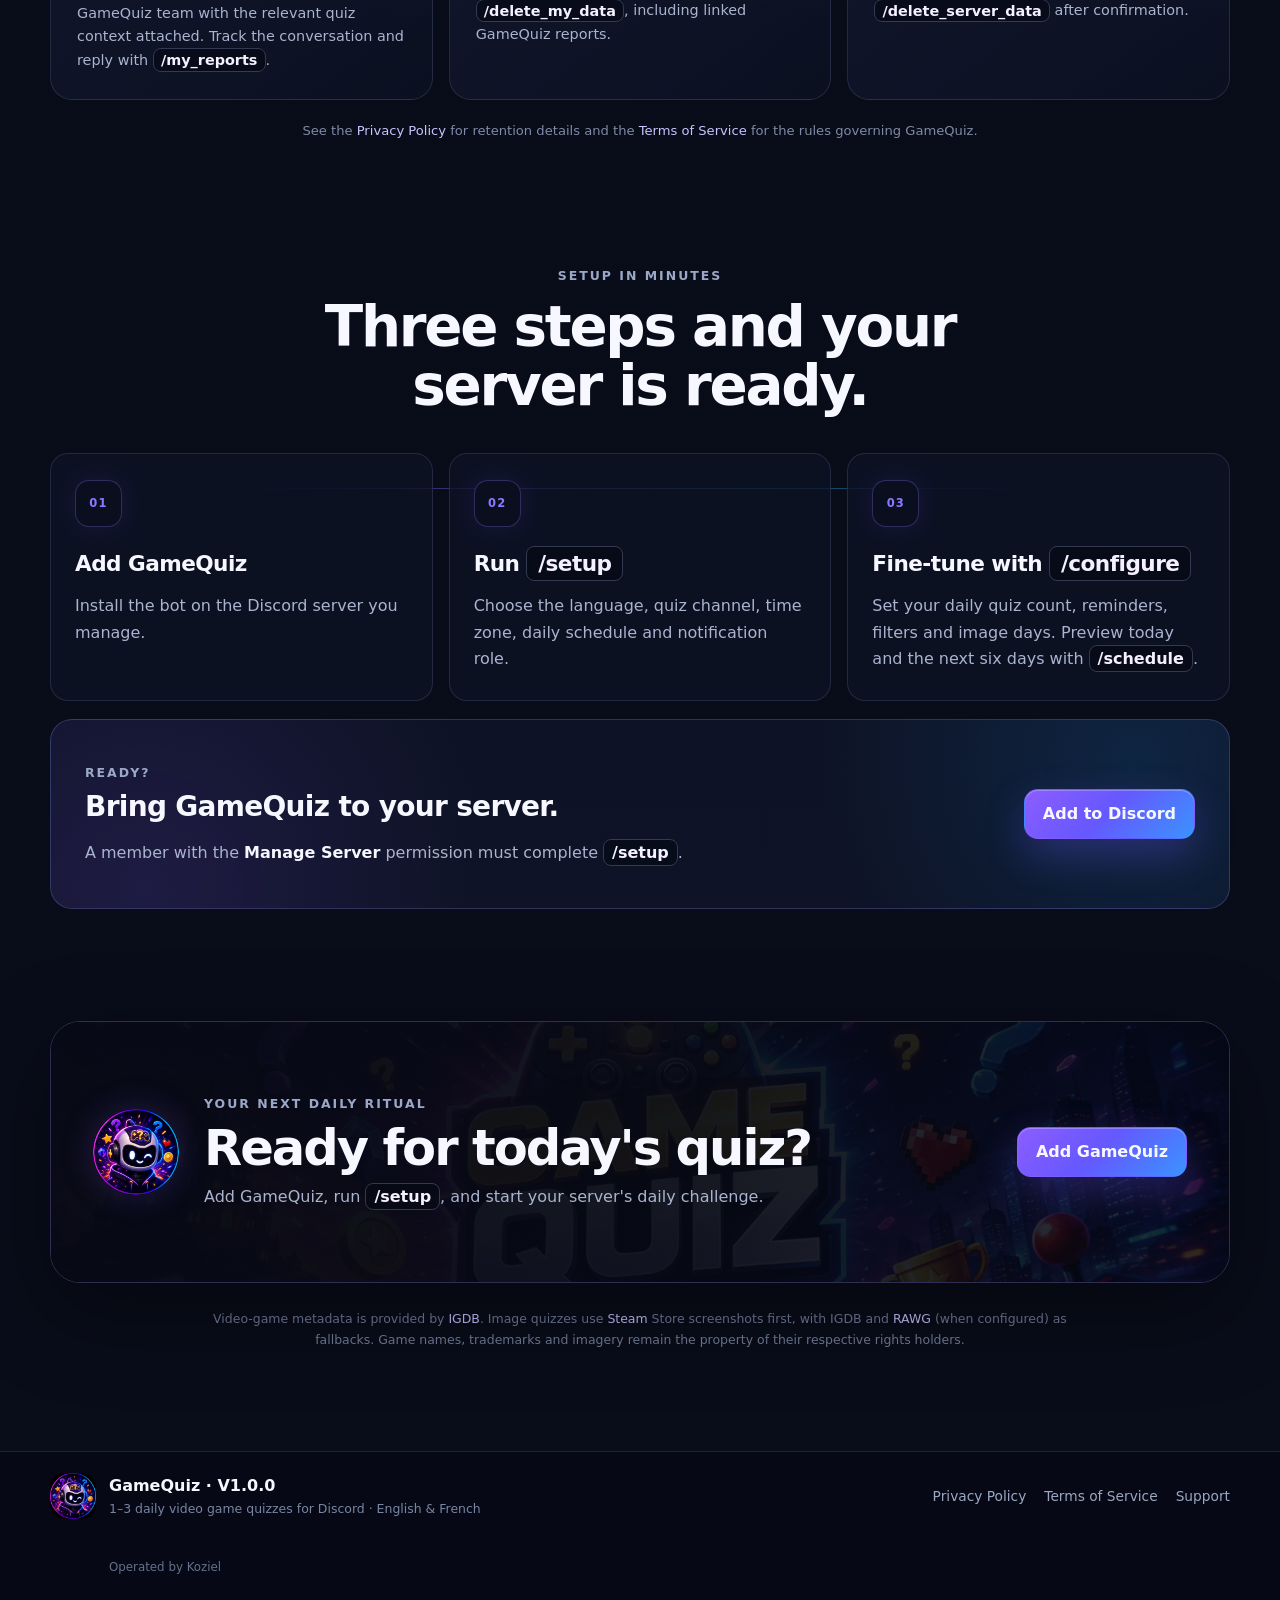
==== commit 5fedac77: "Update official site for GameQuiz V1.0.0" ====
--- a/index.html
+++ b/index.html
@@ -4,22 +4,25 @@
   <meta charset="utf-8">
   <meta name="viewport" content="width=device-width, initial-scale=1">
   <meta name="theme-color" content="#0b1020">
-  <title>GameQuiz — Daily Video Game Quiz for Discord</title>
-  <meta name="description" content="GameQuiz is a bilingual daily video game quiz bot for Discord with private answers, monthly seasons, profiles, achievements, configurable image rounds, reports and server controls.">
+  <title>GameQuiz V1.0.0 — Video Game Quizzes for Discord</title>
+  <meta name="description" content="Bring GameQuiz V1.0.0 to Discord: 1, 2 or 3 quizzes a day, 3-point image rounds, a seven-day schedule, monthly leaderboards, profiles and 40 achievements. English & French.">
+  <link rel="canonical" href="https://gamequizbot.github.io/gamequiz-site/">
 
   <meta property="og:type" content="website">
-  <meta property="og:title" content="GameQuiz — Daily Video Game Quiz for Discord">
-  <meta property="og:description" content="One quiz a day. Private answers. Monthly seasons, profiles, achievements, configurable image rounds and full server controls — in English & French.">
+  <meta property="og:title" content="GameQuiz V1.0.0 — Video Game Quizzes for Discord">
+  <meta property="og:description" content="1, 2 or 3 quizzes a day. Private answers, 3-point image rounds, monthly leaderboards and 40 achievements. Inter-server competitions open January 1, 2027.">
   <meta property="og:url" content="https://gamequizbot.github.io/gamequiz-site/">
   <meta property="og:image" content="https://gamequizbot.github.io/gamequiz-site/assets/gamequiz-banner.webp">
+  <meta property="og:image:alt" content="GameQuiz neon arcade artwork with a controller, question marks and trophies">
   <meta name="twitter:card" content="summary_large_image">
-  <meta name="twitter:title" content="GameQuiz — Daily Video Game Quiz for Discord">
-  <meta name="twitter:description" content="One quiz a day. Private answers. Monthly competition. English & French.">
+  <meta name="twitter:title" content="GameQuiz V1.0.0 — Video Game Quizzes for Discord">
+  <meta name="twitter:description" content="1, 2 or 3 quizzes a day. Private answers, 3-point image rounds, monthly leaderboards and 40 achievements. Inter-server competitions open January 1, 2027.">
   <meta name="twitter:image" content="https://gamequizbot.github.io/gamequiz-site/assets/gamequiz-banner.webp">
+  <meta name="twitter:image:alt" content="GameQuiz neon arcade artwork with a controller, question marks and trophies">
 
   <link rel="icon" href="assets/gamequiz-avatar.webp" type="image/webp">
   <link rel="preload" href="assets/gamequiz-banner.webp" as="image" type="image/webp">
-  <link rel="stylesheet" href="style.css?v=6">
+  <link rel="stylesheet" href="style.css?v=100">
 </head>
 <body class="home-page">
   <a class="skip-link" href="#main-content">Skip to content</a>
@@ -47,12 +50,12 @@
       <div class="hero-copy">
         <span class="language-pill static-pill">
           <span class="status-dot" aria-hidden="true"></span>
-          English & Français
+          V1.0.0 · English & French
         </span>
 
         <p class="eyebrow">A DAILY VIDEO GAME QUIZ FOR DISCORD</p>
-        <h1 id="hero-title">One quiz a day.<br><span>A whole season to win.</span></h1>
-        <p class="hero-lead">GameQuiz turns your Discord server into a daily video game challenge with <strong>private, editable answers</strong>, monthly seasons, global rankings, profiles, statistics, 40 achievements and configurable image rounds — with no speed advantage.</p>
+        <h1 id="hero-title">Play every day.<br><span>A whole season to win.</span></h1>
+        <p class="hero-lead">Turn your Discord server into a daily video game challenge. Schedule <strong>1, 2 or 3 quizzes a day</strong>, mix classic questions with 3-point image rounds, and build your score through monthly seasons, detailed profiles and 40 achievements. Answers stay private and editable until closing — with no speed advantage.</p>
 
         <div class="hero-actions">
           <a class="btn primary" href="https://discord.com/oauth2/authorize?client_id=1542211007458451649">
@@ -62,7 +65,7 @@
         </div>
 
         <div class="hero-points" aria-label="GameQuiz highlights">
-          <span>✓ 1 automatic quiz every day</span>
+          <span>✓ 1, 2 or 3 automatic quizzes a day</span>
           <span>✓ Answers stay private until correction</span>
           <span>✓ English & French</span>
         </div>
@@ -83,7 +86,7 @@
 
     <section class="proof-strip" aria-label="GameQuiz overview">
       <div class="shell proof-grid">
-        <div><strong>01</strong><span>Daily quiz</span></div>
+        <div><strong>01</strong><span>1–3 daily quizzes & a seven-day schedule</span></div>
         <div><strong>02</strong><span>Monthly seasons</span></div>
         <div><strong>03</strong><span>Profiles, stats & 40 achievements</span></div>
         <div><strong>04</strong><span>Full per-server configuration</span></div>
@@ -102,28 +105,29 @@
           <div class="feature-icon" aria-hidden="true">🧠</div>
           <p class="feature-kicker">DAILY QUIZ</p>
           <h3>A fresh challenge every day</h3>
-          <p>GameQuiz publishes one quiz automatically. Answers remain private while the quiz is open, can be edited until closing time, and are all revealed together with the correction.</p>
+          <p>Choose 1, 2 or 3 automatic quizzes per day, with consecutive time slots across your server's schedule. Answers stay private and editable until each quiz closes, then the correction reveals the results.</p>
 
           <div class="daily-preview" aria-label="Example daily quiz">
             <div class="daily-preview-top">
               <span>TODAY'S QUIZ</span>
-              <span class="daily-preview-points">+1 point</span>
+              <span class="daily-preview-points">Classic: +1 / +2 / +3 points</span>
             </div>
             <strong>Answer whenever you want before the deadline.</strong>
             <small>🔒 No speed bonus — everyone gets the same chance.</small>
           </div>
+          <p>Plan ahead with <code>/schedule</code>: see today's remaining quizzes and the next six days, in your server's time zone.</p>
         </article>
 
         <article class="feature-card competition-card">
           <div class="feature-icon" aria-hidden="true">🏆</div>
           <p class="feature-kicker">MONTHLY COMPETITION</p>
           <h3>Compete for the season.</h3>
-          <p>Every server gets its own monthly season while the global leaderboard keeps growing. Track ranks, accuracy, streaks, image-quiz performance and long-term progress.</p>
+          <p>Every server has its own monthly season and all-time leaderboard. Track ranks, accuracy, streaks, image-quiz performance and long-term progress. Daily quiz scores and player rankings belong to the server where you play.</p>
 
           <div class="competition-panel" aria-label="Competition features">
             <div class="competition-row">
               <span class="competition-symbol">🏆</span>
-              <div><strong>Monthly seasons</strong><small>A fresh ranked race every month.</small></div>
+              <div><strong>Monthly seasons & history</strong><small>Follow the current standings and past season winners.</small></div>
             </div>
             <div class="competition-row">
               <span class="competition-symbol">📊</span>
@@ -135,9 +139,14 @@
             </div>
             <div class="competition-row">
               <span class="competition-symbol">🌍</span>
-              <div><strong>All-time leaderboard</strong><small>Your global score never resets with the season.</small></div>
-            </div>
-          </div>
+              <div><strong>Your server's all-time leaderboard</strong><small>Cumulative scores are kept when the monthly season resets.</small></div>
+            </div>
+          </div>
+          <aside class="competition-launch" aria-label="Upcoming inter-server competitions">
+            <p class="feature-kicker">COMING JANUARY 1, 2027</p>
+            <h4>Take on other servers.</h4>
+            <p>Inter-server competitions are not available yet. They open on <time datetime="2027-01-01">January 1, 2027</time>, with dedicated leaderboards and quarterly seasons. The first season runs January–March 2027.</p>
+          </aside>
         </article>
 
         <article class="feature-card language-card">
@@ -156,9 +165,9 @@
             <div class="feature-icon" aria-hidden="true">🖼️</div>
             <p class="feature-kicker">IMAGE QUIZZES</p>
             <h3>Which game is this image from?</h3>
-            <p>Image rounds are worth 2 points. Server admins choose which weekdays use image quizzes. GameQuiz prioritizes Steam Store screenshots, falls back to IGDB when needed, and applies a light local title check before publishing.</p>
-            <div class="source-pills" aria-label="Image quiz sources">
-              <span>Steam first</span><span>IGDB fallback</span><span>Light local check</span>
+            <p>Recognize a game from a screenshot and earn <strong>3 points</strong> for a correct answer. Admins choose the image-quiz weekdays. On those days, one image round takes the first slot and counts toward the daily total; the other slots use classic questions.</p>
+            <div class="source-pills" aria-label="Quiz scoring">
+              <span>Classic: Easy +1 · Medium +2 · Hard +3</span><span>Image: +3 points</span>
             </div>
           </div>
           <div class="image-quiz-preview" aria-hidden="true">
@@ -171,41 +180,57 @@
 
     <section id="discord-preview" class="section shell showcase-section">
       <div class="section-heading centered">
-        <p class="eyebrow">WHAT PLAYERS ACTUALLY SEE</p>
+        <p class="eyebrow">INSIDE GAMEQUIZ V1.0.0</p>
         <h2>Made to feel native inside Discord.</h2>
         <p>Questions, corrections, profiles and achievements stay compact, readable and useful without flooding the channel.</p>
       </div>
 
       <div class="showcase-grid">
         <figure class="showcase-card showcase-wide">
-          <div class="showcase-frame"><img src="qustion-classic-starts.png" alt="Example GameQuiz daily question in Discord" width="1032" height="406" loading="lazy"></div>
-          <figcaption><strong>Daily question</strong><span>Private answers, editable until closing time.</span></figcaption>
+          <div class="showcase-frame"><img src="question-classic-starts.png" alt="GameQuiz V1.0.0 classic quiz in Discord, showing question 1 of 2 and the private Answer button" width="608" height="291" loading="lazy"></div>
+          <figcaption><strong>Daily question</strong><span>Numbered quiz slots, clear deadlines and private, editable answers.</span></figcaption>
         </figure>
         <figure class="showcase-card">
-          <div class="showcase-frame"><img src="profile.png" alt="Example GameQuiz player profile in Discord" width="954" height="562" loading="lazy"></div>
-          <figcaption><strong>Player profile</strong><span>Season rank, global rank, statistics, streaks and achievements.</span></figcaption>
+          <div class="showcase-frame"><img src="profile.png" alt="GameQuiz V1.0.0 player profile with monthly and all-time ranks, accuracy, streaks, achievements and recorded activity" width="597" height="413" loading="lazy"></div>
+          <figcaption><strong>Player profile</strong><span>Season and all-time ranks, detailed stats and played days with <code>/profile</code>.</span></figcaption>
         </figure>
         <figure class="showcase-card">
-          <div class="showcase-frame showcase-tall"><img src="trophee.png" alt="Example GameQuiz achievements collection in Discord" width="516" height="648" loading="lazy"></div>
-          <figcaption><strong>Achievement collection</strong><span>40 goals, including secret achievements.</span></figcaption>
-        </figure>
-      </div>
+          <div class="showcase-frame showcase-tall"><img src="trophee.png" alt="GameQuiz V1.0.0 achievement collection showing participation, knowledge and streak challenges" width="596" height="514" loading="lazy"></div>
+          <figcaption><strong>Achievement collection</strong><span>40 personal goals, including secret challenges, with <code>/achievements</code>.</span></figcaption>
+        </figure>
+        <figure class="showcase-card">
+          <div class="showcase-frame"><img src="season.png" alt="GameQuiz current monthly season with classic and image scoring rules and time until month-end" width="496" height="308" loading="lazy"></div>
+          <figcaption><strong>Monthly seasons & leaderboards</strong><span><code>/season</code> for the current season, <code>/seasons</code> for past winners. Monthly and all-time standings stay separate.</span></figcaption>
+        </figure>
+        <figure class="showcase-card">
+          <div class="showcase-frame"><img src="stats-globales.png" alt="GameQuiz all-time server statistics with classic and image quiz totals, participation, accuracy and recorded activity" width="488" height="357" loading="lazy"></div>
+          <figcaption><strong>Detailed server statistics</strong><span><code>/stats</code> for this season; <code>/global_stats</code> for your server's all-time results.</span></figcaption>
+        </figure>
+      </div>
+      <p class="trust-note">Use <code>/leaderboard</code> for your server's monthly standings and <code>/global_leaderboard</code> for its all-time standings. Screenshots show example data, not live player or server totals.</p>
     </section>
 
     <section id="server-controls" class="section shell controls-section">
       <div class="section-heading">
         <p class="eyebrow">CONFIGURE IT FOR YOUR SERVER</p>
         <h2>Flexible without becoming complicated.</h2>
-        <p>Administrators can change the important parts directly from Discord with <code>/configure</code>, without editing deployment variables.</p>
-      </div>
-
-      <div class="control-grid">
-        <article class="control-card"><span>🕒</span><div><h3>Schedule & reminders</h3><p>Choose posting and closing times, time zone, reminder timing and which messages ping the Quiz role.</p></div></article>
-        <article class="control-card"><span>🖼️</span><div><h3>Quiz format by weekday</h3><p>Choose exactly which days use image rounds and which days use standard questions.</p></div></article>
-        <article class="control-card"><span>🎛️</span><div><h3>Content filters</h3><p>Include or exclude categories, difficulties, genres and platforms to better fit your community.</p></div></article>
-        <article class="control-card"><span>📺</span><div><h3>Channel, role & language</h3><p>Move the quiz channel, change the notification role or switch the server between English and French.</p></div></article>
-        <article class="control-card"><span>⏸️</span><div><h3>Pause without losing progress</h3><p>Temporarily stop new automatic quizzes, then resume later while preserving rankings and history.</p></div></article>
-        <article class="control-card"><span>🧪</span><div><h3>Built-in checks & tests</h3><p>Admins can verify configuration and permissions, publish test questions and manually close a test when needed.</p></div></article>
+        <p>Administrators can adjust GameQuiz directly in Discord with <code>/configure</code>: schedules, content filters, notifications and more, all in one interface.</p>
+      </div>
+
+      <div class="controls-layout">
+        <div class="control-grid">
+          <article class="control-card"><span>🕒</span><div><h3>Schedule & reminders</h3><p>Set 1, 2 or 3 daily quizzes, start and closing times, time zone, reminder timing and notification pings.</p></div></article>
+          <article class="control-card"><span>🖼️</span><div><h3>Quiz format by weekday</h3><p>Select image days. One 3-point image round replaces the first classic question within your daily total.</p></div></article>
+          <article class="control-card"><span>🎛️</span><div><h3>Content filters</h3><p>Choose categories and difficulties for classic questions, plus genres and platforms. Use the updated selection menus to save your preferences.</p></div></article>
+          <article class="control-card"><span>📺</span><div><h3>Channel, role & language</h3><p>Move the quiz channel, change the notification role or switch the server between English and French.</p></div></article>
+          <article class="control-card"><span>⏸️</span><div><h3>Pause without losing progress</h3><p>Temporarily stop new automatic quizzes, then resume later while preserving rankings and history.</p></div></article>
+          <article class="control-card"><span>🧪</span><div><h3>Administrator tools</h3><p>Check configuration and permissions, run test quizzes, close or cancel a quiz, and adjust points when needed.</p></div></article>
+        </div>
+        <figure class="showcase-card configuration-card">
+          <a class="showcase-frame" href="configurer.png" aria-label="View the full-size GameQuiz V1.0.0 configuration screenshot"><img src="configurer.png" alt="GameQuiz V1.0.0 configuration panel with schedule, questions per day, image days, filters, notifications and competition preferences" width="646" height="902" loading="lazy"></a>
+          <figcaption><strong>Configure it in Discord</strong><span>The V1.0.0 settings panel. Select the image to view it full size.</span></figcaption>
+          <p class="configuration-note">Competition preferences appear in the panel; new inter-server competitions open January 1, 2027.</p>
+        </figure>
       </div>
     </section>
 
@@ -218,7 +243,7 @@
         <article class="trust-card">
           <div class="feature-icon" aria-hidden="true">🚩</div>
           <h3>Report a quiz problem privately</h3>
-          <p>Use <code>/report</code> / <code>/signaler</code> to send a problem to the GameQuiz team with the useful quiz context attached. Track the conversation with <code>/my_reports</code>.</p>
+          <p>Use <code>/report</code> to send a problem to the GameQuiz team with the relevant quiz context attached. Track the conversation and reply with <code>/my_reports</code>.</p>
         </article>
         <article class="trust-card">
           <div class="feature-icon" aria-hidden="true">🔐</div>
@@ -249,12 +274,12 @@
         <article class="step-card">
           <span class="step-number">02</span>
           <h3>Run <code>/setup</code></h3>
-          <p>Choose the language, quiz channel, time zone, schedule and notification role.</p>
+          <p>Choose the language, quiz channel, time zone, daily schedule and notification role.</p>
         </article>
         <article class="step-card">
           <span class="step-number">03</span>
           <h3>Fine-tune with <code>/configure</code></h3>
-          <p>Adjust reminders, pings, filters and image-quiz days whenever you want.</p>
+          <p>Set your daily quiz count, reminders, filters and image days. Preview today and the next six days with <code>/schedule</code>.</p>
         </article>
       </div>
 
@@ -262,7 +287,7 @@
         <div>
           <p class="eyebrow">READY?</p>
           <h3>Bring GameQuiz to your server.</h3>
-          <p>A member with the required server-management permission must complete <code>/setup</code>.</p>
+          <p>A member with the <strong>Manage Server</strong> permission must complete <code>/setup</code>.</p>
         </div>
         <a class="btn primary" href="https://discord.com/oauth2/authorize?client_id=1542211007458451649">Add to Discord</a>
       </div>
@@ -277,14 +302,14 @@
         <div>
           <p class="eyebrow">YOUR NEXT DAILY RITUAL</p>
           <h2>Ready for today's quiz?</h2>
-          <p>Add GameQuiz, run <code>/setup</code>, and let the competition begin.</p>
+          <p>Add GameQuiz, run <code>/setup</code>, and start your server's daily challenge.</p>
         </div>
         <a class="btn primary" href="https://discord.com/oauth2/authorize?client_id=1542211007458451649">Add GameQuiz</a>
       </div>
     </section>
 
     <section class="shell attribution" aria-label="Third-party attribution">
-      <p>Video-game metadata may be provided by <a href="https://www.igdb.com/">IGDB</a>. Image quizzes use public <a href="https://store.steampowered.com/">Steam</a> Store screenshots in priority, with IGDB as a fallback. Game names, trademarks and imagery remain the property of their respective rights holders.</p>
+      <p>Video-game metadata is provided by <a href="https://www.igdb.com/">IGDB</a>. Image quizzes use <a href="https://store.steampowered.com/">Steam</a> Store screenshots first, with IGDB and <a href="https://rawg.io/">RAWG</a> (when configured) as fallbacks. Game names, trademarks and imagery remain the property of their respective rights holders.</p>
     </section>
   </main>
 
@@ -292,7 +317,7 @@
     <div class="shell footer-grid">
       <div class="footer-brand">
         <img src="assets/gamequiz-avatar.webp" alt="" width="48" height="48" loading="lazy">
-        <div><strong>GameQuiz</strong><span>Daily video game quiz for Discord · English & Français</span></div>
+        <div><strong>GameQuiz · V1.0.0</strong><span>1–3 daily video game quizzes for Discord · English & French</span></div>
       </div>
       <div class="footer-links">
         <a href="privacy.html">Privacy Policy</a>
--- a/style.css
+++ b/style.css
@@ -271,8 +271,9 @@
   transform: perspective(1000px) rotateY(-4deg) rotateX(1deg);
 }
 .hero-banner {
-  aspect-ratio: 2.5 / 1;
+  aspect-ratio: .9 / 1;
   width: 100%;
+  height: auto;
   object-fit: cover;
   border-radius: 21px;
 }
@@ -900,7 +901,7 @@
 }
 
 /* ============================================================
-   GameQuiz site refresh — September 2026
+   GameQuiz V1.0.0 site refresh
    Keeps the existing visual language while adding sections for
    current public-bot features and real Discord previews.
    ============================================================ */
@@ -920,6 +921,17 @@
   font-size: .72rem;
   font-weight: 750;
 }
+
+.competition-launch {
+  margin-top: 24px;
+  padding: 18px;
+  border: 1px solid rgba(139, 92, 246, .35);
+  border-radius: 14px;
+  background: rgba(103, 78, 255, .08);
+}
+.competition-launch .feature-kicker { color: #c4b5fd; }
+.competition-launch h4 { margin: 0; font-size: 1.1rem; }
+.competition-launch p:last-child { margin: 9px 0 0; font-size: .88rem; }
 
 .showcase-section { padding-top: 126px; }
 .showcase-grid {
@@ -955,6 +967,7 @@
 }
 .showcase-frame img {
   width: auto;
+  height: auto;
   max-width: 100%;
   max-height: 410px;
   object-fit: contain;
@@ -974,6 +987,16 @@
 .showcase-card figcaption span { color: #8f9bb8; font-size: .82rem; }
 
 .controls-section { padding-top: 126px; }
+.controls-layout {
+  display: grid;
+  grid-template-columns: minmax(0, 1.3fr) minmax(0, 1fr);
+  align-items: start;
+  gap: 18px;
+}
+.controls-layout .control-grid { grid-template-columns: repeat(2, minmax(0, 1fr)); }
+.configuration-card .showcase-frame { padding: 0; min-height: 0; }
+.configuration-card .showcase-frame img { width: 100%; height: auto; max-height: none; }
+.configuration-note { margin: 0 5px 3px; color: var(--muted); font-size: .82rem; }
 .control-grid {
   display: grid;
   grid-template-columns: repeat(3, 1fr);
@@ -1047,6 +1070,8 @@
 body:not(.home-page) .support-install-card { grid-column: 1 / -1; }
 
 @media (max-width: 1040px) {
+  .controls-layout { grid-template-columns: 1fr; }
+  .configuration-card { width: min(100%, 680px); justify-self: center; }
   .control-grid { grid-template-columns: repeat(2, 1fr); }
 }
 
@@ -1055,7 +1080,8 @@
   .trust-grid { grid-template-columns: 1fr; }
   .showcase-wide { grid-column: auto; }
   .showcase-frame { min-height: 220px; }
-  .control-grid { grid-template-columns: 1fr; }
+  .control-grid,
+  .controls-layout .control-grid { grid-template-columns: 1fr; }
   .control-card { min-height: auto; }
   body:not(.home-page) .support-grid { grid-template-columns: 1fr; }
   body:not(.home-page) .support-install-card { grid-column: auto; }
